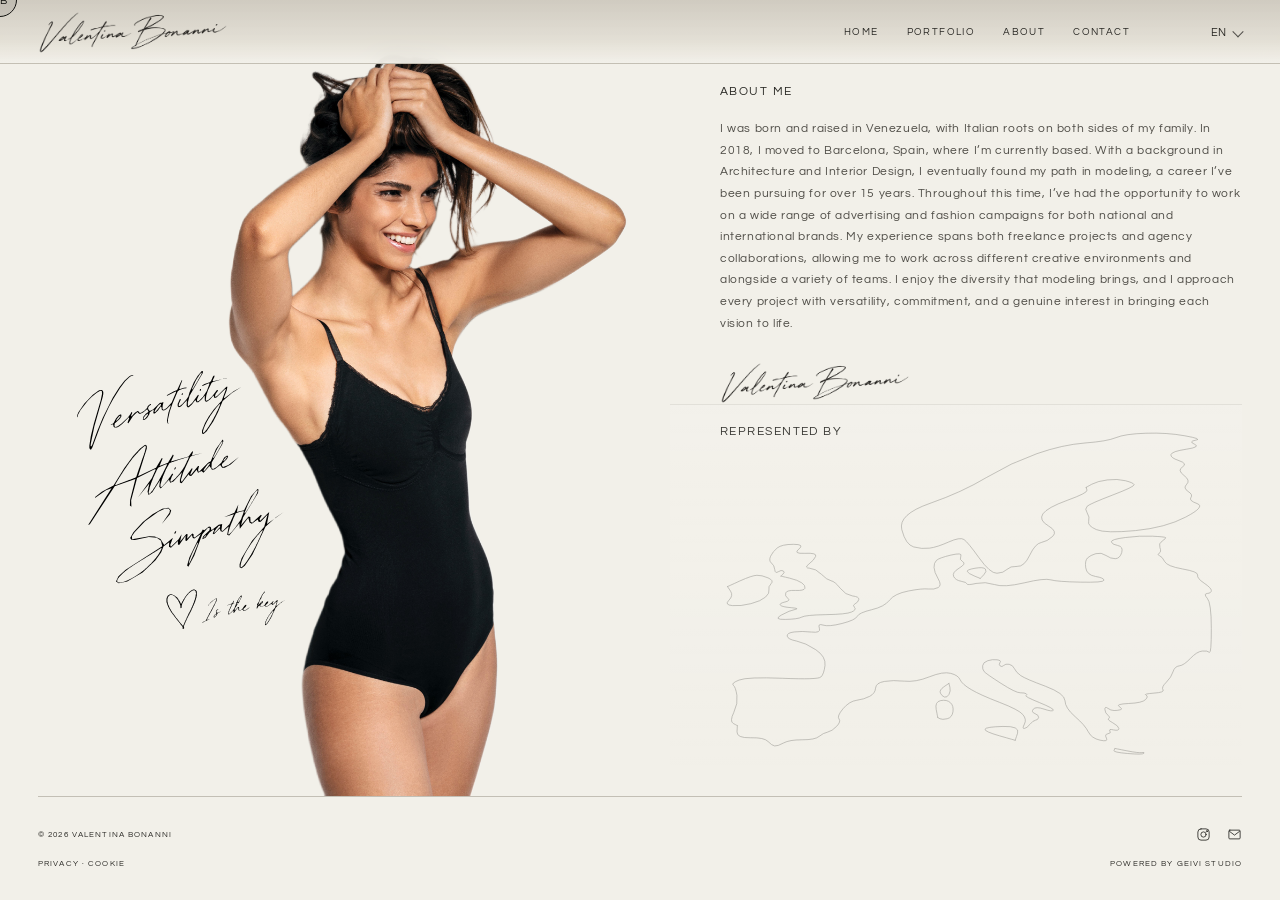
==== about.html @ 9659abb3 "aggiustate le pagine about e contact" ====
<!DOCTYPE html>
<html lang="en">

<head>
    <meta charset="utf-8" />
    <meta
        name="viewport"
        content="width=device-width,initial-scale=1"
    />

    <title>About — Valentina Bonanni</title>

    <link
        href="css/style.css"
        rel="stylesheet"
    />

    <link
        href="css/responsive.css"
        rel="stylesheet"
    />

    <link
        href="favicon.ico"
        rel="icon"
        sizes="any"
    />

    <link
        href="favicon.png"
        rel="icon"
        type="image/png"
    />

    <link
        href="apple-touch-icon.png"
        rel="apple-touch-icon"
    />
</head>


<body class="about-body" data-root=".">

    <div class="shell about-shell">

        <header class="site-header">

            <a
                aria-label="Valentina Bonanni home"
                class="signature logo-signature"
                href="index.html"
            >
                <img
                    alt="Valentina Bonanni"
                    src="assets/images/logo/valentina-bonanni-signature.png"
                />
            </a>

            <button
                aria-label="Menu"
                class="menu-toggle"
            >
                <span></span>
                <span></span>
            </button>

            <nav class="nav">

                <a
                    data-i18n="nav.home"
                    href="index.html"
                >
                    Home
                </a>

                <a
                    data-i18n="nav.portfolio"
                    href="portfolio.html"
                >
                    Portfolio
                </a>

                <a
                    data-i18n="nav.about"
                    href="about.html"
                >
                    About
                </a>

                <a
                    data-i18n="nav.contact"
                    href="contact.html"
                >
                    Contact
                </a>

                <span class="lang">
                    <button data-lang="it">IT</button>
                    <button data-lang="en">EN</button>
                    <button data-lang="es">ES</button><span class="lang-arrow" aria-hidden="true"></span>
                </span>

            </nav>

        </header>


        <main class="page about-page">

        <!--<section class="about-wrap"> <h1 class="script-title about-page-title" data-i18n="about.heading">About</h1>-->


                <div class="about-top">

                    <!-- PHOTO -->
                    <div class="about-photo">

                        <img
                            src="assets/images/about/versatility-attitude-simpathy.svg"
                            alt=""
                            aria-hidden="true"
                            class="about-handwriting-overlay"
                        />

                    </div>

                    <!-- Desktop model: anchored to the bottom edge of the About page,
                         which is exactly the footer top border. -->
                    <img
                        alt="Valentina Bonanni"
                        data-featured="about"
                        class="about-model-silhouette about-model-desktop"
                    />


                    <!-- RIGHT COLUMN -->
                    <div class="about-right">

                        <!-- ABOUT COPY -->
                        <div class="about-copy">

                            <h2 class="about-copy-title">
                                ABOUT ME
                            </h2>

                            <p data-i18n="about.body"></p>

                            <img
                                alt="Valentina Bonanni"
                                class="about-inline-signature"
                                src="assets/images/logo/valentina-bonanni-signature.png"
                            />

                        </div>


                        <!-- REPRESENTATION -->
                        <section
                            class="representation"
                            aria-labelledby="representation-title"
                        >
							<h2 class="about-copy-title" style="margin-bottom: -20px;margin-top: 20px; padding-left: 50px;">
                                REPRESENTED BY
                            </h2>
                            <div
                                class="representation-map"
                                data-representation-map=""
                            >

                                <!-- Mobile model: bottom is locked to the top border of the map. -->
                                <img
                                    alt="Valentina Bonanni"
                                    data-featured="about"
                                    class="about-model-silhouette about-model-mobile"
                                />

                                <div class="map-coordinate-stage">

                                    <!-- EUROPE MAP -->
                                    <svg
                                        aria-hidden="true"
                                        class="europe-map europe-map-draw"
                                        preserveAspectRatio="xMidYMid meet"
                                        viewBox="0 0 1000 650"
                                        xmlns="http://www.w3.org/2000/svg"
                                    >

                                        <g
                                            fill="none"
                                            opacity="0.58"
                                            stroke="#292824"
                                            stroke-linecap="round"
                                            stroke-linejoin="round"
                                            stroke-width="1.1"
                                        >

                                            <path
                                                d="M 101.8 572.0 Q 101.8 572.0 94.5 568.2 Q 87.3 564.4 95.3 548.0 Q 103.3 531.6 101.0 516.8 Q 98.7 501.9 94.4 498.4 Q 90.1 494.8 105.0 489.0 Q 120.0 483.1 184.2 485.8 Q 248.4 488.4 253.9 483.5 Q 259.4 478.7 261.4 462.5 Q 263.4 446.4 244.7 433.8 Q 226.0 421.2 209.8 418.0 Q 193.7 414.9 192.6 409.0 Q 191.6 403.1 205.3 401.4 Q 219.0 399.6 236.8 401.6 Q 254.5 403.7 251.2 394.5 Q 247.8 385.4 257.8 388.9 Q 267.7 392.3 292.3 386.0 Q 316.9 379.7 320.1 373.0 Q 323.3 366.4 346.5 360.9 Q 369.6 355.5 378.9 343.6 Q 388.1 331.6 413.4 326.8 Q 438.7 321.9 449.5 323.2 Q 460.3 324.5 467.5 320.6 Q 474.7 316.6 467.5 304.5 Q 460.3 292.3 460.0 284.0 Q 459.6 275.7 464.4 271.1 Q 469.2 266.5 490.8 261.4 Q 512.3 256.4 508.8 263.2 Q 505.3 270.0 512.3 273.5 Q 519.3 277.0 505.9 285.1 Q 492.6 293.1 495.6 300.1 Q 498.7 307.2 509.4 309.1 Q 520.1 311.0 520.0 313.9 Q 519.9 316.8 536.5 313.1 Q 553.2 309.3 570.2 315.1 Q 587.1 320.8 624.1 312.0 Q 661.1 303.1 672.5 306.5 Q 683.8 309.8 726.5 310.7 Q 769.1 311.6 769.4 307.3 Q 769.7 303.0 754.0 300.3 Q 738.2 297.6 736.3 284.6 Q 734.4 271.7 739.6 266.6 Q 744.8 261.6 754.8 258.8 Q 764.7 256.0 773.1 262.1 Q 781.5 268.1 790.0 268.0 Q 798.5 267.8 801.8 256.8 Q 805.0 245.8 794.4 243.9 Q 783.8 242.1 782.9 237.4 Q 782.0 232.8 808.6 229.4 Q 835.3 225.9 857.7 227.0 Q 880.1 228.1 881.7 229.5 Q 883.2 230.9 875.7 235.6 Q 868.2 240.3 871.4 247.9 Q 874.5 255.4 870.0 257.9 Q 865.4 260.5 870.5 262.4 Q 875.6 264.3 879.9 273.0 Q 884.2 281.7 912.7 286.7 Q 941.2 291.7 940.0 297.7 Q 938.7 303.7 951.9 312.5 Q 965.0 321.4 965.0 326.0 Q 965.0 330.7 957.6 331.3 Q 950.3 331.9 957.6 340.0 Q 965.0 348.1 965.0 395.0 Q 965.0 441.9 961.5 438.5 Q 958.1 435.2 948.4 436.2 Q 938.6 437.2 926.7 449.8 Q 914.8 462.3 906.5 463.2 Q 898.2 464.2 895.2 474.0 Q 892.3 483.8 883.0 493.0 Q 873.6 502.1 877.0 506.8 Q 880.4 511.4 860.5 512.8 Q 840.7 514.3 845.9 516.5 Q 851.0 518.6 845.2 524.6 Q 839.4 530.6 814.6 531.7 Q 789.9 532.8 797.2 537.3 Q 804.5 541.9 799.1 543.2 Q 793.8 544.5 787.9 544.5 Q 782.0 544.6 776.4 540.4 Q 770.8 536.2 771.2 542.8 Q 771.6 549.4 776.9 553.2 Q 782.2 557.1 778.2 558.9 Q 774.2 560.6 785.3 566.7 Q 796.4 572.8 796.6 577.3 Q 796.8 581.9 787.0 579.8 Q 777.2 577.6 780.3 581.8 Q 783.4 585.9 776.7 586.8 Q 770.0 587.6 774.0 594.8 Q 778.0 601.9 762.4 598.5 Q 746.7 595.1 740.9 583.2 Q 735.0 571.3 716.9 555.6 Q 698.8 539.9 698.5 526.7 Q 698.1 513.5 662.6 500.2 Q 627.1 487.0 618.2 481.1 Q 609.4 475.1 606.5 468.4 Q 603.6 461.6 596.8 460.3 Q 590.0 459.0 586.8 462.5 Q 583.5 466.0 580.4 463.3 Q 577.3 460.6 580.2 457.0 Q 583.2 453.3 574.8 452.1 Q 566.4 450.9 557.8 453.8 Q 549.2 456.6 548.5 463.0 Q 547.8 469.3 551.2 473.5 Q 554.7 477.6 581.7 494.9 Q 608.7 512.2 617.0 512.2 Q 625.3 512.1 627.8 513.9 Q 630.4 515.7 627.5 517.3 Q 624.5 518.9 651.9 530.0 Q 679.2 541.2 677.2 544.1 Q 675.3 547.0 660.2 541.9 Q 645.2 536.7 640.8 542.0 Q 636.3 547.2 644.0 550.2 Q 651.6 553.2 650.4 557.5 Q 649.1 561.7 644.7 562.2 Q 640.2 562.7 634.6 569.7 Q 629.0 576.6 624.5 577.2 Q 620.1 577.8 624.6 569.2 Q 629.1 560.7 621.8 551.9 Q 614.4 543.1 579.5 529.7 Q 544.5 516.3 527.6 506.3 Q 510.8 496.4 507.5 488.4 Q 504.2 480.4 490.4 476.8 Q 476.5 473.1 451.6 483.1 Q 426.6 493.2 405.8 491.0 Q 385.0 488.8 369.6 491.5 Q 354.2 494.1 353.5 503.7 Q 352.9 513.2 342.9 518.6 Q 332.9 524.0 319.4 525.8 Q 305.8 527.5 294.2 541.3 Q 282.7 555.1 286.9 559.8 Q 291.0 564.4 282.6 573.3 Q 274.2 582.2 266.2 583.8 Q 258.2 585.4 250.8 591.6 Q 243.3 597.9 219.8 597.8 Q 196.3 597.8 185.7 603.7 Q 175.0 609.6 169.8 609.0 Q 164.6 608.3 157.7 600.9 Q 150.8 593.5 125.7 594.1 Q 100.5 594.7 101.2 583.4 Q 101.8 572.0 101.8 572.0 Z"
                                                pathlength="1"
                                            ></path>

                                            <path
                                                d="M 466.8 557.3 Q 466.8 557.3 464.0 542.9 Q 461.1 528.5 472.2 526.4 Q 483.3 524.3 489.6 530.0 Q 496.0 535.8 494.5 546.5 Q 493.0 557.3 483.9 559.5 Q 474.8 561.6 470.8 559.5 Q 466.8 557.3 466.8 557.3 Z"
                                                pathlength="1"
                                            ></path>

                                            <path
                                                d="M 487.1 495.1 Q 487.1 495.1 488.9 502.1 Q 490.7 509.0 487.2 515.2 Q 483.7 521.5 478.9 519.9 Q 474.1 518.2 471.6 512.8 Q 469.2 507.3 478.1 501.2 Q 487.1 495.1 487.1 495.1 Z"
                                                pathlength="1"
                                            ></path>

                                            <path
                                                d="M 83.9 318.8 Q 83.9 318.8 106.2 308.6 Q 128.6 298.5 137.4 298.2 Q 146.3 297.9 157.7 302.9 Q 169.0 307.9 163.3 313.4 Q 157.6 319.0 159.3 324.8 Q 161.1 330.6 153.1 337.9 Q 145.1 345.1 126.4 349.9 Q 107.7 354.7 92.8 353.4 Q 77.8 352.2 86.3 343.8 Q 94.9 335.3 89.4 327.1 Q 83.9 318.8 83.9 318.8 Z"
                                                pathlength="1"
                                            ></path>

                                            <path
                                                d="M 181.2 299.7 Q 181.2 299.7 185.1 296.0 Q 188.9 292.4 185.4 290.2 Q 181.9 288.0 176.2 291.8 Q 170.6 295.6 169.9 287.8 Q 169.3 280.0 163.9 275.9 Q 158.6 271.7 162.4 263.4 Q 166.3 255.0 174.5 248.4 Q 182.7 241.8 203.9 241.8 Q 225.1 241.7 213.8 250.5 Q 202.5 259.3 224.8 258.2 Q 247.2 257.1 244.4 263.8 Q 241.7 270.4 232.2 277.6 Q 222.7 284.9 233.6 285.4 Q 244.6 285.9 254.9 296.4 Q 265.1 306.8 272.3 308.1 Q 279.5 309.4 289.1 321.8 Q 298.6 334.2 311.4 335.8 Q 324.2 337.3 322.9 342.5 Q 321.6 347.7 316.2 350.1 Q 310.8 352.5 315.1 356.6 Q 319.3 360.8 309.8 365.1 Q 300.3 369.3 263.2 369.9 Q 226.2 370.5 219.2 374.3 Q 212.2 378.1 189.3 378.6 Q 166.5 379.2 182.0 370.6 Q 197.5 362.1 207.0 360.4 Q 216.5 358.6 199.9 357.2 Q 183.3 355.9 180.3 352.7 Q 177.3 349.5 188.4 346.9 Q 199.4 344.4 193.6 340.0 Q 187.8 335.7 189.8 330.4 Q 191.8 325.1 207.6 325.8 Q 223.3 326.5 224.9 321.8 Q 226.4 317.1 219.2 312.0 Q 211.9 306.9 196.6 303.3 Q 181.2 299.7 181.2 299.7 Z"
                                                pathlength="1"
                                            ></path>

                                            <path
                                                d="M 544.2 303.9 Q 544.2 303.9 533.2 299.4 Q 522.1 294.8 520.6 291.4 Q 519.1 288.0 534.6 285.4 Q 550.1 282.7 553.5 286.8 Q 556.9 290.8 550.5 297.4 Q 544.2 303.9 544.2 303.9 Z"
                                                pathlength="1"
                                            ></path>

                                            <path
                                                d="M 607.8 598.7 Q 607.8 598.7 579.6 590.7 Q 551.4 582.6 552.8 578.5 Q 554.3 574.3 585.5 573.5 Q 616.7 572.6 612.2 585.7 Q 607.8 598.7 607.8 598.7 Z"
                                                pathlength="1"
                                            ></path>

                                            <path
                                                d="M 737.0 138.1 Q 737.0 138.1 738.6 143.1 Q 740.3 148.0 703.1 161.5 Q 665.9 175.0 658.2 186.4 Q 650.5 197.8 668.1 208.1 Q 685.7 218.3 676.0 227.4 Q 666.3 236.6 655.3 238.5 Q 644.3 240.4 634.3 261.6 Q 624.3 282.8 611.5 282.0 Q 598.6 281.2 592.7 287.6 Q 586.7 294.1 574.5 294.5 Q 562.2 294.8 542.0 266.4 Q 521.7 238.1 514.6 233.1 Q 507.5 228.2 486.6 237.6 Q 465.8 246.9 451.7 248.8 Q 437.6 250.7 423.0 246.6 Q 408.4 242.5 401.3 215.1 Q 394.2 187.6 452.7 167.2 Q 511.2 146.8 555.9 119.9 Q 600.6 92.9 647.4 76.7 Q 694.1 60.4 734.7 57.3 Q 775.3 54.2 791.4 47.5 Q 807.5 40.7 845.8 39.5 Q 884.0 38.2 917.0 44.2 Q 950.1 50.1 936.5 52.2 Q 922.8 54.4 934.4 59.5 Q 946.0 64.6 919.5 68.6 Q 893.0 72.6 891.5 78.3 Q 889.9 84.0 906.1 89.4 Q 922.3 94.8 912.5 100.9 Q 902.7 107.0 915.0 116.2 Q 927.3 125.4 920.2 132.4 Q 913.1 139.3 922.6 145.4 Q 932.1 151.4 927.8 156.7 Q 923.5 162.0 939.1 167.6 Q 954.8 173.1 918.3 192.2 Q 881.9 211.4 827.0 216.8 Q 772.0 222.1 755.6 215.0 Q 739.3 207.9 741.6 199.9 Q 744.0 191.9 738.9 184.6 Q 733.8 177.3 738.8 172.6 Q 743.8 167.9 784.6 152.3 Q 825.5 136.7 824.4 133.2 Q 823.3 129.8 808.6 126.0 Q 793.9 122.2 775.7 124.5 Q 757.5 126.8 747.2 132.4 Q 737.0 138.1 737.0 138.1 Z"
                                                pathlength="1"
                                            ></path>

                                            <path
                                                d="M 789.6 613.6 Q 789.6 613.6 811.2 617.9 Q 832.8 622.1 838.5 621.1 Q 844.3 620.1 842.1 622.5 Q 839.9 625.0 812.8 622.8 Q 785.7 620.5 787.7 617.0 Q 789.6 613.6 789.6 613.6 Z"
                                                pathlength="1"
                                            ></path>

                                        </g>

                                    </svg>


                                    <!-- LONDON -->
                                    <div
                                        class="agency-marker marker-london"
                                        data-agency="Body London"
                                        data-city="London"
                                        data-country="United Kingdom"
                                        data-photo="assets/images/model-agency/body-london.jpeg"
                                        data-url="https://bodylondon.com/model/valentina-bonanni?utm_source=ig&amp;utm_medium=social&amp;utm_content=link_in_bio&amp;fbclid=PAZnRzaAU_QulleHRuA2FlbQIxMQBwZG9mAmZkaWQWUQamPNozuC_sbGDRtNrdqEV7d1GZXHNydGMGYXBwX2lkDzEyNDAyNDU3NDI4NzQxNAABp1iWbrZRfocuhKpr-AOIQGaqOd7Vh3kmPrnNHkzVs9rnlXBiVj_SiqwVbFyn_aem_dCItv2_DN-aNU_cUYkZA2A"
                                    >
                                        <button aria-label="London representation" type="button">
                                            <img alt="Body London" src="assets/images/model-agency/body-london.jpeg" />
                                            <span></span>
                                        </button>
                                        <em>London</em>
                                    </div>

                                    <!-- MILAN -->
                                    <div
                                        class="agency-marker marker-milan"
                                        data-agency="Row Model Management"
                                        data-city="Milan"
                                        data-country="Italy"
                                        data-photo="assets/images/model-agency/row-model-management.jpeg"
                                        data-url="https://www.rowmodelmgmt.com/women-board/2874-valentina-bonanni?utm_source=ig&amp;utm_medium=social&amp;utm_content=link_in_bio&amp;fbclid=PAZnRzaAU_QqhleHRuA2FlbQIxMQBwZG9mAmZkaWQWUQZd9jdVaMhf_FgdnspqT3SA8Zl8gXNydGMGYXBwX2lkDzEyNDAyNDU3NDI4NzQxNAABp_o_q-tsxm_ic10k0XtA_q1_n2k0EDnca_LAYiHnFVodxdEUY9A-_J7XZ9XW_aem_Jsnclsy-FTiEknxi3-zzew"
                                    >
                                        <button aria-label="Milan representation" type="button">
                                            <img alt="Row Model Management" src="assets/images/model-agency/row-model-management.jpeg" />
                                            <span></span>
                                        </button>
                                        <em>Milan</em>
                                    </div>

                                    <!-- MADRID -->
                                    <div
                                        class="agency-marker marker-madrid"
                                        data-agency="Generation Models"
                                        data-city="Madrid"
                                        data-country="Spain"
                                        data-photo="assets/images/model-agency/generation-models.jpeg"
                                        data-url="https://generation-models.com/valentina-bonanni/?utm_source=ig&amp;utm_medium=social&amp;utm_content=link_in_bio&amp;fbclid=PAZnRzaAU_Q1lleHRuA2FlbQIxMQBwZG9mAmZkaWQWUQbjSejwELLY6_EZkA070KShk_raB3NydGMGYXBwX2lkDzEyNDAyNDU3NDI4NzQxNAABp-Ol_gtLDIJhPqBgf8hD2L0HTtdfj9MGPoPnRByaRhhGqOGtyoAgFxu9H1lX_aem_NryR5VCXXH8DUmVPpwDNbw"
                                    >
                                        <button aria-label="Madrid representation" type="button">
                                            <img alt="Generation Models" src="assets/images/model-agency/generation-models.jpeg" />
                                            <span></span>
                                        </button>
                                        <em>Madrid</em>
                                    </div>

                                    <!-- STOCKHOLM -->
                                    <div
                                        class="agency-marker marker-stockholm"
                                        data-agency="Kult Models"
                                        data-city="Stockholm"
                                        data-country="Sweden"
                                        data-photo="assets/images/model-agency/kult-models.jpeg"
                                        data-url="https://www.kultmodels.se/sedcard/valentina/4937?fbclid=PARlRTSAU_Qw9leHRuA2FlbQIxMQBwZG9mAmZkaWQWUQa1I5Ij_IGC42P0EhM0-ORy_tWKn3NydGMGYXBwX2lkDzEyNDAyNDU3NDI4NzQxNAABp33MOQ5vdYQWOPomEJzEBiQwNB9oVsQWdFnYLQ2EHfDLTwreOhAEclNubyxX_aem_sNGZ468Hr-xbDSyiHxIYdg"
                                    >
                                        <button aria-label="Stockholm representation" type="button">
                                            <img alt="Kult Models" src="assets/images/model-agency/kult-models.jpeg" />
                                            <span></span>
                                        </button>
                                        <em>Stockholm</em>
                                    </div>

                                    <!-- BERLIN -->
                                    <div
                                        class="agency-marker marker-berlin"
                                        data-agency="Promod Model Agency"
                                        data-city="Berlin"
                                        data-country="Germany"
                                        data-photo="assets/images/model-agency/promod-model-agency.jpeg"
                                        data-url="https://www.promodmodelagency.com/women/main/1087-valentina-bonanni?utm_source=ig&amp;utm_medium=social&amp;utm_content=link_in_bio&amp;fbclid=PAZnRzaAU_Q-ZleHRuA2FlbQIxMQBwZG9mAmZkaWQWUQZaFVoSetS--WFDszIkFZe8cm775nNydGMGYXBwX2lkDzEyNDAyNDU3NDI4NzQxNAABp0p7RCDNzN_cuhnAItBxMemBVEFOfSerhKx-GEq3xZs596JZUfcekihl816Z_aem_RSSt4rhktgZ8P_3YIyX20Q"
                                    >
                                        <button aria-label="Berlin representation" type="button">
                                            <img alt="Promod Model Agency" src="assets/images/model-agency/promod-model-agency.jpeg" />
                                            <span></span>
                                        </button>
                                        <em>Berlin</em>
                                    </div>

                                    <!-- WARSAW -->
                                    <div
                                        class="agency-marker marker-warsaw"
                                        data-agency="Anger Models"
                                        data-city="Warsaw"
                                        data-country="Poland"
                                        data-photo="assets/images/model-agency/anger-models.jpeg"
                                        data-url="https://angermodels.com/?utm_source=ig&amp;utm_medium=social&amp;utm_content=link_in_bio&amp;fbclid=PAZnRzaAU_RPNleHRuA2FlbQIxMQBwZG9mAmZkaWQWUQbfi11L6iATxVLwESM4neSx0HRmXXNydGMGYXBwX2lkDzEyNDAyNDU3NDI4NzQxNAABp3sVAdxC2BMgNcQPH-sDcqvtHNUeLVyTEXbW8FDj2hs4mDZ9-39PPkTWMcak_aem_-3unjl4-Jiq6A3OAcmg7TA"
                                    >
                                        <button aria-label="Warsaw representation" type="button">
                                            <img alt="Anger Models" src="assets/images/model-agency/anger-models.jpeg" />
                                            <span></span>
                                        </button>
                                        <em>Warsaw</em>
                                    </div>

                                </div>


                                <span
                                    aria-hidden="true"
                                    class="agency-connector"
                                ></span>


                                <aside
                                    aria-live="polite"
                                    class="agency-card"
                                >

                                    <p class="agency-card-city">
                                        Milan · Italy
                                    </p>

                                    <h3>
                                        Row Model Management
                                    </h3>

                                    <div class="agency-card-profile">

                                        <img
                                            alt=""
                                            class="agency-card-photo"
                                            src="assets/images/model-agency/row-model-management.jpeg"
                                        />

                                        <a
                                            class="agency-card-link"
                                            href="https://www.rowmodelmgmt.com/women-board/2874-valentina-bonanni?utm_source=ig&amp;utm_medium=social&amp;utm_content=link_in_bio&amp;fbclid=PAZnRzaAU_QqhleHRuA2FlbQIxMQBwZG9mAmZkaWQWUQZd9jdVaMhf_FgdnspqT3SA8Zl8gXNydGMGYXBwX2lkDzEyNDAyNDU3NDI4NzQxNAABp_o_q-tsxm_ic10k0XtA_q1_n2k0EDnca_LAYiHnFVodxdEUY9A-_J7XZ9XW_aem_Jsnclsy-FTiEknxi3-zzew"
                                            target="_blank"
                                            rel="noopener noreferrer"
                                        >
                                            VIEW PROFILE
                                            <span>→</span>
                                        </a>

                                    </div>

                                </aside>

                            </div>

                        </section>

                    </div>

                </div>

            </section>
</main>


        <footer class="footer footer-production">

            <div class="footer-row footer-row-main">

                <span class="footer-copyright">© 2026 VALENTINA BONANNI</span>

                <a
                    class="footer-signature footer-logo is-ink-written"
                    href="index.html"
                    aria-label="Valentina Bonanni home"
                >
                    <img
                        src="assets/images/logo/valentina-bonanni-signature.png"
                        alt="Valentina Bonanni"
                    />
                </a>

                <span class="footer-socials">

                    <a
                        href="https://www.instagram.com/valentinabonannir/"
                        aria-label="Instagram"
                        class="footer-instagram"
                     target="_blank" rel="noopener noreferrer">
                        <svg
                            viewBox="0 0 24 24"
                            aria-hidden="true"
                        >
                            <rect
                                x="3"
                                y="3"
                                width="18"
                                height="18"
                                rx="5"
                            ></rect>

                            <circle
                                cx="12"
                                cy="12"
                                r="4.2"
                            ></circle>

                            <circle
                                cx="17.4"
                                cy="6.7"
                                r="1"
                            ></circle>
                        </svg>
                    </a>


                    <a
                        href="contact.html"
                        aria-label="Contact"
                        class="footer-mail"
                    >
                        <svg
                            viewBox="0 0 24 24"
                            aria-hidden="true"
                        >
                            <rect
                                x="3"
                                y="5"
                                width="18"
                                height="14"
                                rx="1.5"
                            ></rect>

                            <path d="M4 7l8 6 8-6"></path>
                        </svg>
                    </a>

                </span>

            </div>


            <div class="footer-row footer-row-meta">

                <span class="footer-legal">
                    <span>PRIVACY</span>
                    <span aria-hidden="true"> · </span>
                    <span>COOKIE</span>
                </span>

                
                <span class="footer-powered">POWERED BY GEIVI STUDIO</span>

            </div>

        </footer>

    </div>


    <script src="js/main.js"></script>

</body>

</html>
---- css/style.css ----
@import url('https://fonts.googleapis.com/css2?family=Questrial&display=swap');
@import url('https://fonts.googleapis.com/css2?family=Space+Mono:wght@400;700&display=swap');

:root {
  --bg: #f2f0e9;
  --ink: #292824;
  --muted: #77736b;
  --line: #d5d0c6;
  --gap: 18px
}

* {
  box-sizing: border-box
}

html {
  scroll-behavior: smooth
}

body {
  margin: 0;
  background: var(--bg);
  color: var(--ink);
  font-family: Arial, Helvetica, sans-serif;
  font-size: 12px;
  letter-spacing: .08em
}

a {
  color: inherit;
  text-decoration: none
}

img {
  display: block;
  width: 100%
}

.shell {
  min-height: 100vh;
  padding: 28px 38px 22px;
  display: flex;
  flex-direction: column
}

.site-header {
  height: 52px;
  display: flex;
  align-items: flex-start;
  justify-content: space-between;
  position: relative;
  z-index: 5
}

.signature {
  font-family: "Brush Script MT", "Segoe Script", cursive;
  font-size: 26px;
  letter-spacing: 0;
  line-height: 1
}

.nav {
  display: flex;
  gap: 28px;
  align-items: center;
  text-transform: uppercase;
  font-size: 9px;
  letter-spacing: .14em
}

.nav a {
  padding: 4px 0;
  border-bottom: 1px solid transparent
}

.nav a:hover,
.nav a.active {
  border-color: var(--ink)
}

.lang {
  display: flex;
  gap: 8px;
  margin-left: 12px
}

.lang button {
  border: 0;
  background: none;
  padding: 0;
  font: inherit;
  font-size: 11px;
  color: var(--muted);
  cursor: pointer
}

.lang button.active {
  color: var(--ink);
  text-decoration: underline
}

.page {
  flex: 1
}

.footer {
  min-height: 38px;
  display: flex;
  justify-content: space-between;
  align-items: flex-end;
  text-transform: uppercase;
  font-size: 8px;
  letter-spacing: .16em
}

.socials {
  display: flex;
  gap: 12px
}

.script-title {
  font-family: "Brush Script MT", "Segoe Script", cursive;
  font-size: 35px;
  font-weight: 400;
  letter-spacing: 0;
  margin: 0 0 14px
}

.eyebrow {
  text-transform: uppercase;
  line-height: 1.6;
  font-size: 10px
}

.arrow {
  margin-left: 10px
}

.home-page {
  display: grid;
  grid-template-columns: minmax(0, 1.25fr) minmax(300px, .75fr);
  gap: 5vw;
  align-items: center
}

.home-photo {
  height: calc(100vh - 140px);
  min-height: 520px;
  background: #d8d4cb url('../assets/images/home/hero.jpg') center/cover no-repeat
}

.home-copy {
  max-width: 270px
}

.home-copy h1 {
  font-size: 19px;
  line-height: 1.5;
  letter-spacing: .18em;
  font-weight: 500;
  margin: 0 0 42px
}

.cta {
  text-transform: uppercase;
  font-size: 9px;
  letter-spacing: .18em;
  border-bottom: 1px solid var(--ink);
  padding-bottom: 5px
}

.portfolio-intro {
  padding: 5vh 0 4vh;
  max-width: 420px
}

.portfolio-covers {
  display: grid;
  grid-template-columns: 1fr 1fr;
  gap: 22px;
  max-width: 900px
}

.cover {
  position: relative;
  aspect-ratio: 1.12/1;
  overflow: hidden;
  background: #d6d2ca
}

.cover img {
  height: 100%;
  object-fit: cover;
  filter: brightness(.82)
}

.cover-label {
  position: absolute;
  left: 24px;
  bottom: 24px;
  color: #fff;
  text-transform: uppercase;
  font-size: 16px;
  letter-spacing: .14em
}

.cover-label small {
  display: block;
  font-size: 8px;
  margin-top: 14px
}

.gallery-head {
  display: flex;
  justify-content: space-between;
  align-items: flex-start;
  padding: 4vh 0 3vh
}

.gallery {
  columns: 3;
  column-gap: var(--gap)
}

.gallery-item {
  break-inside: avoid;
  margin: 0 0 var(--gap);
  overflow: hidden;
  background: #ddd8cf
}

.gallery-item img {
  width: 100%;
  height: auto;
  transition: transform .5s ease
}

.gallery-item:hover img {
  transform: scale(1.015)
}

.gallery-item.tall img {
  aspect-ratio: 3/4.6;
  object-fit: cover
}

.gallery-item.portrait img {
  object-fit: cover
}

.gallery-item.square img {
  aspect-ratio: 1/1;
  object-fit: cover
}

.gallery-item.landscape img {
  aspect-ratio: 4/3;
  object-fit: cover
}

.about-wrap {
  display: grid;
  grid-template-columns: minmax(300px, 440px) minmax(300px, 520px);
  gap: 7vw;
  align-items: center;
  max-width: 1050px;
  margin: 4vh auto
}

.about-photo {
  aspect-ratio: 4/5;
  background: #d8d4cb
}

.about-photo img {
  height: 100%;
  object-fit: cover
}

.about-copy h1,
.contact-copy h1 {
  font-size: 15px;
  letter-spacing: .14em
}

.about-copy p,
.contact-copy p {
  line-height: 1.8;
  letter-spacing: .05em;
  color: #514f49
}

.measurements {
  border-top: 1px solid var(--line);
  margin-top: 38px;
  padding-top: 24px;
  display: grid;
  grid-template-columns: repeat(4, 1fr);
  gap: 26px
}

.measurement b {
  display: block;
  font-size: 8px;
  text-transform: uppercase;
  margin-bottom: 8px
}

.measurement span {
  font-size: 9px;
  color: #55524c
}

.contact-wrap {
  display: grid;
  grid-template-columns: 1fr minmax(300px, 440px);
  gap: 8vw;
  align-items: center;
  max-width: 1050px;
  margin: 3vh auto
}

.contact-copy {
  max-width: 410px
}

.contact-copy .script-title {
  margin-bottom: 65px
}

.contact-copy h1 {
  font-size: 45px;
  line-height: 1.35;
  margin-bottom: 24px
}

.contact-details {
  margin-top: 35px;
  display: grid;
  gap: 10px
}

.contact-details b {
  display: block;
  font-size: 9px;
  text-transform: uppercase;
  margin-bottom: 8px
}

.contact-photo img {
  height: 100%;
  object-fit: cover
}

.placeholder {
  height: 100%;
  display: grid;
  place-items: center;
  color: #77736b;
  text-transform: uppercase;
  font-size: 9px;
  letter-spacing: .16em;
  border: 1px solid #d4cfc5
}

.menu-toggle {
  display: none;
  border: 0;
  background: none;
  font-size: 20px
}

.empty {
  padding: 80px 0;
  color: var(--muted)
}

/* V2: signature identity + four portfolio worlds */
.signature,
.footer-signature,
.script-title {
  font-family: "Snell Roundhand", "Segoe Script", "Brush Script MT", cursive;
  font-weight: 400;
  letter-spacing: 3.5px
}

.footer {
  position: relative
}

.footer-signature {
  position: absolute;
  left: 50%;
  transform: translateX(-50%);
  bottom: -1px;
  font-size: 23px;
  white-space: nowrap;
  text-transform: none
}

.home-categories {
  display: grid;
  grid-template-columns: repeat(4, 1fr);
  border-top: 1px solid var(--line);
  border-bottom: 1px solid var(--line);
  margin: 34px 0 28px
}

.home-category {
  min-height: 112px;
  padding: 22px 20px;
  display: flex;
  align-items: flex-end;
  justify-content: space-between;
  border-right: 1px solid var(--line);
  font-family: "Snell Roundhand", "Segoe Script", "Brush Script MT", cursive;
  font-size: 29px;
  letter-spacing: 0;
  transition: background .25s ease
}

.home-category:last-child {
  border-right: 0
}

.home-category:hover {
  background: rgba(41, 40, 36, .035)
}

.category-arrow {
  font-family: Arial, Helvetica, sans-serif;
  font-size: 13px;
  margin-bottom: 7px
}

.portfolio-covers-four {
  grid-template-columns: repeat(4, 1fr);
  max-width: 1180px
}

.portfolio-covers-four .cover {
  aspect-ratio: 4/6
}

.portfolio-covers-four .cover-label {
  left: 18px;
  bottom: 18px
}

.about-copy>.script-title {
  font-size: 48px;
  margin-bottom: 24px
}


/* V3: sticky navigation */
.site-header {
  position: sticky;
  top: 0;
  z-index: 100;
  height: 64px;
  align-items: center;
  margin: -28px -38px 0;
  padding: 12px 38px 10px;
  background: linear-gradient(180deg, rgba(207, 202, 191, .98) 0%, rgba(225, 221, 211, .96) 62%, rgba(242, 240, 233, .92) 100%);
  backdrop-filter: blur(10px);
  -webkit-backdrop-filter: blur(10px);
  border-bottom: 1px solid rgba(41, 40, 36, .08)
}

.category-topline {
  display: flex;
  align-items: center;
  gap: 22px
}

.home-back {
  width: 38px;
  height: 38px;
  border: 1px solid rgba(41, 40, 36, .32);
  border-radius: 50%;
  display: inline-flex;
  align-items: center;
  justify-content: center;
  flex: 0 0 auto;
  transition: transform .25s ease, background .25s ease, border-color .25s ease
}

.home-back svg {
  width: 17px;
  height: 17px;
  fill: none;
  stroke: currentColor;
  stroke-width: 1.25;
  stroke-linecap: round;
  stroke-linejoin: round
}

.home-back:hover {
  transform: translateX(-3px);
  background: rgba(41, 40, 36, .055);
  border-color: rgba(41, 40, 36, .58)
}

/* V4 — approved home direction */
.home-body {
  min-height: 100vh;
  background: #c9c3b9;
  color: #272622;
  overflow-x: hidden;
  font-family: "Inter", "Helvetica Neue", Arial, sans-serif
}

.home-body .site-header {
  position: fixed;
  top: 0;
  left: 0;
  right: 0;
  margin: 0;
  height: 88px;
  padding: 25px 4.7vw;
  align-items: center;
  background: transparent;
  border: 0;
  color: #292824;
  transition: background .35s ease, color .35s ease, box-shadow .35s ease;
  z-index: 1000
}

.home-body .site-header.scrolled {
  background: linear-gradient(180deg, rgba(32, 30, 27, .88), rgba(32, 30, 27, .70));
  color: #f4f0e8;
  box-shadow: 0 1px 0 rgba(255, 255, 255, .08);
  backdrop-filter: blur(10px);
  -webkit-backdrop-filter: blur(10px)
}

.home-body .signature {
  font-family: "Italianno", "Snell Roundhand", "Segoe Script", cursive;
  font-size: 38px;
  line-height: 1;
  color: inherit;
  text-shadow: 0 1px 12px rgba(245, 240, 231, .18)
}

.home-body .nav {
  gap: 39px;
  font-family: "Inter", "Helvetica Neue", sans-serif;
  font-size: 8px;
  font-weight: 400;
  letter-spacing: .16em;
  color: inherit
}

.home-body .nav a {
  border: 0;
  padding: 5px 0
}

.home-body .nav a:hover {
  opacity: .55
}

.home-hero {
  position: relative;
  width: 100%;
  height: 100vh;
  min-height: 620px;
  background-position: center center;
  background-size: cover;
  background-repeat: no-repeat
}

.home-hero::after {
  content: "";
  position: absolute;
  inset: 0;
  background: linear-gradient(90deg, rgba(240, 235, 225, .06), transparent 48%, rgba(240, 235, 225, .04));
  pointer-events: none
}

.home-body .home-copy {
  position: absolute;
  z-index: 2;
  left: 68%;
  top: 49%;
  transform: translateY(-50%);
  width: 270px;
  color: #302f2b
}

.home-body .home-copy h1 {
  font-family: "Inter", "Helvetica Neue", sans-serif;
  font-size: 26px;
  font-weight: 500;
  line-height: 1.42;
  letter-spacing: .15em;
  margin: 0 0 58px;
  text-transform: uppercase
}

.home-body .cta {
  display: inline-flex;
  align-items: center;
  gap: 20px;
  border: 0;
  padding: 0;
  font-family: "Inter", "Helvetica Neue", sans-serif;
  font-size: 12px;
  font-weight: 700;
  letter-spacing: .19em;
  text-transform: uppercase;
  transition: gap .25s ease, opacity .25s ease
}

.home-body .cta:hover {
  gap: 27px;
  opacity: .65
}

.home-footer {
  position: absolute;
  z-index: 5;
  left: 0;
  right: 0;
  bottom: 0;
  height: 68px;
  padding: 0 4.7vw 26px;
  display: flex;
  align-items: flex-end;
  justify-content: space-between;
  color: #eee9df;
  font-family: "Inter", "Helvetica Neue", sans-serif;
  font-size: 7px;
  font-weight: 400;
  letter-spacing: .17em;
  text-transform: uppercase;
  text-shadow: 0 1px 7px rgba(0, 0, 0, .25)
}

.home-socials {
  display: flex;
  align-items: center;
  gap: 17px
}

.home-socials a {
  display: block;
  width: 15px;
  height: 15px
}

.home-socials svg {
  width: 15px;
  height: 15px;
  fill: none;
  stroke: currentColor;
  stroke-width: 1.35;
  stroke-linecap: round;
  stroke-linejoin: round
}

/* V7 — signature logo + VB custom cursor */
.logo-signature {
  display: block;
  width: 190px;
  height: auto;
  line-height: 0
}

.logo-signature img {
  display: block;
  width: 100%;
  height: auto;
  object-fit: contain
}

.home-body .logo-signature {
  width: 205px
}

.vb-cursor {
  position: fixed;
  left: 0;
  top: 0;
  z-index: 99999;
  width: 34px;
  height: 34px;
  border: 1px solid currentColor;
  border-radius: 50%;
  display: flex;
  align-items: center;
  justify-content: center;
  font-family: "Bodoni Moda", serif;
  font-size: 11px;
  font-weight: 400;
  letter-spacing: .03em;
  color: #292824;
  pointer-events: none;
  transform: translate(-50%, -50%);
  transition: width .18s ease, height .18s ease, color .25s ease, background .25s ease, border-color .25s ease;
  mix-blend-mode: difference
}

.vb-cursor::after {
  content: "VB"
}

.vb-cursor.is-link {
  width: 44px;
  height: 44px
}

@media (pointer:fine) {

  body,
  body a,
  body button {
    cursor: none
  }
}

@media (pointer:coarse),
(max-width:800px) {
  .vb-cursor {
    display: none !important
  }

  body,
  body a,
  body button {
    cursor: auto
  }
}

/* V8 — clean transparent signature + darker VB cursor */
.logo-signature img {
  background: transparent !important
}

.vb-cursor {
  color: #11110f;
  border-color: #11110f;
  border-width: 1.5px;
  background: rgba(17, 17, 15, .08);
  mix-blend-mode: normal;
  font-weight: 500
}

.vb-cursor.is-link {
  background: rgba(17, 17, 15, .13)
}


/* V10 — Space Mono typography + refined portfolio hover */
body,
.nav,
.lang button,
.eyebrow,
.cta,
.cover-label,
.cover-label small,
.gallery-head>span,
.about-copy,
.about-copy h1,
.about-copy p,
.measurements,
.measurement b,
.measurement span,
.contact-copy h1,
.contact-copy p,
.contact-details,
.contact-details b,
.footer,
.home-body,
.home-body .nav,
.home-body .home-copy h1,
.home-body .cta,
.home-footer,
.category-arrow,
.empty,
.placeholder,
.menu-toggle {
  font-family: 'Space Mono', monospace;
}

/* About is intentionally NOT an editorial/script title. */
.about-copy>.script-title {
  font-family: 'Space Mono', monospace;
  font-weight: 400;
  letter-spacing: .08em;
}

/* These page titles keep the established editorial/script identity. */
.portfolio-intro>.script-title,
.category-topline>.script-title,
.contact-copy>.script-title {
  font-family: "Snell Roundhand", "Segoe Script", "Brush Script MT", cursive;
  font-weight: 400;
  letter-spacing: 0;
}

/* Elegant zoom for the four Portfolio cover images. */
.portfolio-covers .cover img {
  transform: scale(1);
  transition: transform .85s cubic-bezier(.22, .61, .36, 1), filter .55s ease;
  will-change: transform;
}

.portfolio-covers .cover:hover img {
  transform: scale(1.055);
  filter: brightness(.88);
}

.portfolio-covers .cover-label {
  transition: transform .55s cubic-bezier(.22, .61, .36, 1);
}

.portfolio-covers .cover:hover .cover-label {
  transform: translateY(-4px);
}

/* V11 — Portfolio footer uses the real signature asset and icon-only socials */
.footer-logo {
  width: 150px;
  height: auto;
  line-height: 0;
  bottom: -4px
}

.footer-logo img {
  display: block;
  width: 100%;
  height: auto;
  background: transparent;
  object-fit: contain
}

.footer-icons {
  display: flex;
  align-items: center;
  gap: 17px
}

.footer-icons a {
  display: block;
  width: 15px;
  height: 15px;
  line-height: 0
}

.footer-icons svg {
  display: block;
  width: 15px;
  height: 15px;
  fill: none;
  stroke: currentColor;
  stroke-width: 1.35;
  stroke-linecap: round;
  stroke-linejoin: round
}


/* V12 repaired — breathing room, unified footer, reliable image reveal */
.portfolio-page,
.gallery-page {
  padding-bottom: 2px
}

.home-back {
  display: inline-flex !important;
  align-items: center;
  justify-content: center;
  width: auto !important;
  height: auto !important;
  border: 0 !important;
  border-radius: 0 !important;
  font-family: "Space Mono", monospace;
  font-size: 24px;
  font-weight: 400;
  line-height: 1;
  color: var(--ink);
  transition: transform .35s cubic-bezier(.22, .61, .36, 1), opacity .25s ease
}

.home-back:hover {
  transform: translateX(-4px);
  opacity: .58
}

.footer-logo {
  position: absolute;
  left: 88%;
  transform: translateX(-50%);
  width: 150px;
  height: auto;
  line-height: 0;
  bottom: -4px
}

.footer-logo img {
  display: block;
  width: 100%;
  height: auto;
  background: transparent;
  object-fit: contain
}

.footer-icons {
  display: flex;
  align-items: center;
  gap: 17px
}

.footer-icons a {
  display: block;
  width: 15px;
  height: 15px;
  line-height: 0
}

.footer-icons svg {
  display: block;
  width: 15px;
  height: 15px;
  fill: none;
  stroke: currentColor;
  stroke-width: 1.35;
  stroke-linecap: round;
  stroke-linejoin: round
}

/* Elements remain visible by default. JS only adds .reveal-ready when observer is active. */
.portfolio-covers .cover img,
.gallery-item img {
  transition: transform .8s cubic-bezier(.22, .61, .36, 1), filter .55s ease
}

.portfolio-covers .cover:hover img,
.gallery-item:hover img {
  transform: scale(1.035)
}

.reveal-ready {
  opacity: 0;
  transform: translateY(26px);
  transition: opacity .82s ease, transform .82s cubic-bezier(.22, .61, .36, 1)
}

.reveal-ready.is-visible {
  opacity: 1;
  transform: translateY(0);
  border-radius: 10px;
}

@media (prefers-reduced-motion:reduce) {
  .reveal-ready {
    opacity: 1 !important;
    transform: none !important;
    transition: none !important
  }

  .portfolio-covers .cover img,
  .gallery-item img {
    transition: none !important
  }
}

/* V13 — Portfolio cinematic hover: muted at rest, full colour + VIEW on hover */
.portfolio-covers .cover::after {
  content: "";
  position: absolute;
  inset: 0;
  z-index: 1;
  background: rgba(18, 17, 15, .22);
  pointer-events: none;
  transition: background .75s cubic-bezier(.22, .61, .36, 1);
}

.portfolio-covers .cover img {
  filter: brightness(.72) saturate(.72);
  transform: scale(1);
  transition: transform .9s cubic-bezier(.22, .61, .36, 1), filter .75s cubic-bezier(.22, .61, .36, 1);
}

.portfolio-covers .cover:hover img {
  filter: brightness(1) saturate(1);
  transform: scale(1.07);
}

.portfolio-covers .cover:hover::after {
  background: rgba(18, 17, 15, .03)
}

.portfolio-covers .cover-label {
  z-index: 2
}

.portfolio-covers .cover-label small {
  display: none
}

.portfolio-covers .cover::before {
  content: "VIEW  →";
  position: absolute;
  left: 50%;
  top: 50%;
  z-index: 3;
  transform: translate(-50%, -38%);
  opacity: 0;
  color: #fff;
  font-family: 'Space Mono', monospace;
  font-size: 10px;
  font-weight: 400;
  letter-spacing: .20em;
  line-height: 1;
  white-space: nowrap;
  pointer-events: none;
  transition: opacity .45s ease, transform .55s cubic-bezier(.22, .61, .36, 1);
}

.portfolio-covers .cover:hover::before {
  opacity: 1;
  transform: translate(-50%, -50%);
}

@media (hover:none) {
  .portfolio-covers .cover::before {
    display: none
  }

  .portfolio-covers .cover img {
    filter: brightness(.84) saturate(.88)
  }
}

@media (prefers-reduced-motion:reduce) {

  .portfolio-covers .cover::before,
  .portfolio-covers .cover::after {
    transition: none !important
  }
}

/* V14 — slower, more visible VIEW entrance / exit */
.portfolio-covers .cover::before {
  font-size: 16px;
  font-weight: 500;
  letter-spacing: .24em;
  transform: translate(-50%, -22%);
  opacity: 0;
  transition:
    opacity .85s cubic-bezier(.22, .61, .36, 1),
    transform 1.05s cubic-bezier(.16, 1, .3, 1),
    letter-spacing 1.05s cubic-bezier(.16, 1, .3, 1);
}

.portfolio-covers .cover:hover::before {
  opacity: 1;
  transform: translate(-50%, -50%);
  letter-spacing: .18em;
  transition-delay: .10s;
}

/* V15 — unified navigation typography */
.nav,
.home-body .nav {
  font-size: 10px;
  font-weight: 500;
}


/* V16 — About composition + truly transparent Home header at top */
.about-wrap {
  display: block;
  max-width: 1050px;
  margin: 4vh auto
}

.about-top {
  display: grid;
  grid-template-columns: minmax(300px, 440px) minmax(300px, 520px);
  gap: 7vw;
  align-items: start
}

.about-copy {
  padding-top: 0
}

.about-copy>.script-title {
  margin-top: 0
}

.about-inline-signature {
  width: 190px;
  max-width: 55%;
  height: auto;
  margin-top: 28px;
  background: transparent;
  object-fit: contain
}

.about-wrap>.measurements {
  width: 100%;
  margin-top: 38px;
  padding-top: 24px
}

.home-body .site-header:not(.scrolled) {
  background: transparent !important;
  background-color: transparent !important;
  box-shadow: none !important;
  backdrop-filter: none !important;
  -webkit-backdrop-filter: none !important;
  border-bottom-color: transparent !important
}


/* V17 — requested refinements */
.home-body .site-header.scrolled {
  background: linear-gradient(180deg, rgb(32 30 27 / 33%), rgb(32 30 27 / 24%));
  box-shadow: 0 1px 0 rgba(255, 255, 255, .035);
  backdrop-filter: blur(7px);
  -webkit-backdrop-filter: blur(7px);
}

.about-wrap {
  margin-bottom: 100px;
}

.contact-wrap {
  margin-bottom: 100px;
}

.measurements-section {
  width: 100%;
  border-top: 1px solid var(--line);
  margin-top: 38px;
  padding-top: 24px;
}

.measurements-section {
  margin-bottom: 80px;
}

.measurements-title {
  margin: 0 0 26px;
  font-family: 'Space Mono', monospace;
  font-size: 10px;
  font-weight: 500;
  letter-spacing: .14em;
  text-transform: uppercase;
}

.about-wrap>.measurements-section .measurements {
  border-top: 0;
  margin-top: 0;
  padding-top: 0;
}

.home-back {
  font-size: 0 !important;
  line-height: 0;
}

.home-back svg {
  width: 27px;
  height: 14px;
  fill: none;
  stroke: currentColor;
  stroke-width: .85;
  stroke-linecap: round;
  stroke-linejoin: round;
  overflow: visible;
}

/* V18 — full-width portfolio covers */
.portfolio-covers.portfolio-covers-four {
  width: 100%;
  max-width: none;
  grid-template-columns: repeat(4, minmax(0, 1fr));
}


/* V22 — Contact mobile hierarchy: title above, copy + photo below */
.contact-mobile-title {
  display: none;
}

.contact-mobile-layout {
  max-width: 1050px;
  margin: 3vh auto;
}

.contact-mobile-layout>.contact-wrap {
  margin-left: 0;
  margin-right: 0;
}


/* V25 — unified About/Contact hierarchy on desktop and mobile */
.about-page-title,
.contact-page-title {
  display: block;
  margin: 0 0 34px;
  letter-spacing: 3.5px;
}

.about-copy-title {
  display: block;
  margin: 0 0 18px;
  font-family: 'Space Mono', monospace;
  font-size: 12px;
  font-weight: 500;
  line-height: 1.35;
  letter-spacing: .12em;
  text-transform: uppercase;
}

.contact-mobile-layout>.contact-wrap {
  margin-top: 0;
}

/* V28 — elegant contact form */
.contact-form {
  margin-top: 30px;
  display: grid;
  gap: 20px;
  max-width: 100%;
  position: relative;
  z-index: 30;
}

.contact-form label {
  display: grid;
  gap: 8px
}

.contact-form label>span {
  font-family: 'Space Mono', monospace;
  font-size: 8px;
  font-weight: 700;
  letter-spacing: .16em;
  text-transform: uppercase
}

.contact-form input,
.contact-form select,
.contact-form textarea {
  width: 100%;
  border: 0;
  border-bottom: 1px solid var(--line);
  border-radius: 0;
  background: transparent;
  color: var(--ink);
  padding: 7px 0 10px;
  font: 400 10px/1.6 'Space Mono', monospace;
  letter-spacing: .04em;
  outline: none
}

.contact-form textarea {
  resize: vertical;
  min-height: 74px
}

.contact-form select {
  appearance: none;
  -webkit-appearance: none;
  background-image: linear-gradient(45deg, transparent 50%, var(--ink) 50%), linear-gradient(135deg, var(--ink) 50%, transparent 50%);
  background-position: calc(100% - 8px) 50%, calc(100% - 4px) 50%;
  background-size: 4px 4px, 4px 4px;
  background-repeat: no-repeat;
  padding-right: 20px
}

.contact-form input:focus,
.contact-form select:focus,
.contact-form textarea:focus {
  border-bottom-color: var(--ink)
}

.contact-form button {
  margin-top: 4px;
  width: 100%;
  border: 1px solid var(--ink);
  background: var(--ink);
  color: var(--bg);
  padding: 14px 18px;
  display: flex;
  justify-content: center;
  align-items: center;
  gap: 24px;
  font: 700 9px/1 'Space Mono', monospace;
  letter-spacing: .18em;
  text-transform: uppercase;
  cursor: pointer;
  transition: background .3s ease, color .3s ease
}

.contact-form button:hover {
  background: transparent;
  color: var(--ink)
}

/* V31 — Representation / interactive Europe map */
.representation {
  position: relative
}

.representation-head {
  display: flex;
  justify-content: space-between;
  align-items: flex-end;
  gap: 40px;
  margin-bottom: 26px
}

.representation-kicker {
  margin: 0 0 16px;
  font-family: 'Space Mono', monospace;
  font-size: 9px;
  font-weight: 500;
  letter-spacing: .18em;
  text-transform: uppercase;
  color: var(--muted)
}

.representation-head h2 {
  margin: 0;
  font-family: "Snell Roundhand", "Segoe Script", "Brush Script MT", cursive;
  font-size: 44px;
  font-weight: 400;
  letter-spacing: 0;
  line-height: 1
}

.representation-copy {
  max-width: 330px;
  margin: 0 0 3px;
  font-family: 'Space Mono', monospace;
  font-size: 9px;
  line-height: 1.8;
  letter-spacing: .05em;
  color: var(--muted)
}

.representation-map {
  position: relative;
  width: 100%;
  height: min(61vw, 650px);
  min-height: 500px;
  overflow: hidden;
  background: linear-gradient(180deg, rgba(255, 255, 255, .08), rgba(255, 255, 255, 0));
  border-top: 1px solid rgba(41, 40, 36, .08);
}

.europe-map {
  position: absolute;
  inset: 3% 3% 0;
  width: 94%;
  height: 94%;
  overflow: visible
}

.map-lines {
  fill: rgba(41, 40, 36, .018);
  stroke: rgba(41, 40, 36, .31);
  stroke-width: 1.1;
  vector-effect: non-scaling-stroke
}

.map-detail {
  fill: none;
  stroke: rgba(41, 40, 36, .10);
  stroke-width: .7;
  stroke-dasharray: 2 7;
  vector-effect: non-scaling-stroke
}

.agency-marker {
  position: absolute;
  z-index: 3;
  display: flex;
  align-items: center;
  gap: 9px;
  transform: translate(-9px, -9px);
  font-family: 'Space Mono', monospace
}

.agency-marker button {
  position: relative;
  width: 18px;
  height: 18px;
  padding: 0;
  border: 0;
  background: transparent;
  cursor: pointer
}

.agency-marker button::before {
  content: "";
  position: absolute;
  inset: 1px;
  border: 1px solid rgba(41, 40, 36, .35);
  border-radius: 50%;
  transform: scale(.65);
  opacity: 0;
  transition: transform .6s cubic-bezier(.16, 1, .3, 1), opacity .45s ease
}

.agency-marker button::after {
  content: "";
  position: absolute;
  inset: 7px;
  border-radius: 50%;
  background: var(--ink);
  transition: transform .45s cubic-bezier(.16, 1, .3, 1)
}

.agency-marker button span {
  position: absolute;
  inset: 5px;
  border: 1px solid rgba(41, 40, 36, .42);
  border-radius: 50%;
  animation: agencyPulse 3.2s ease-out infinite
}

.agency-marker em {
  font-style: normal;
  font-size: 8px;
  font-weight: 500;
  letter-spacing: .12em;
  text-transform: uppercase;
  white-space: nowrap;
  transition: opacity .35s ease, transform .45s cubic-bezier(.16, 1, .3, 1)
}

.agency-marker:hover button::before,
.agency-marker.is-active button::before {
  transform: scale(1.35);
  opacity: 1
}

.agency-marker:hover button::after,
.agency-marker.is-active button::after {
  transform: scale(1.7)
}

.agency-marker:hover em,
.agency-marker.is-active em {
  transform: translateX(4px)
}

.marker-london {
  left: 36.5%;
  top: 43%
}

.marker-milan {
  left: 52.7%;
  top: 62.5%
}

.marker-barcelona {
  left: 39.2%;
  top: 70.5%
}

.marker-madrid {
  left: 31.6%;
  top: 72.5%
}

.marker-stockholm {
  left: 62.4%;
  top: 25%
}

.agency-card {
  position: absolute;
  z-index: 4;
  right: 5.5%;
  top: 12%;
  width: min(330px, 29vw);
  min-height: 190px;
  padding: 27px 28px 25px;
  background: rgba(242, 240, 233, .94);
  border: 1px solid rgba(41, 40, 36, .22);
  box-shadow: 0 20px 60px rgba(41, 40, 36, .07);
  backdrop-filter: blur(8px);
  -webkit-backdrop-filter: blur(8px);
  opacity: 0;
  transform: translateY(14px);
  pointer-events: none;
  transition: opacity .5s ease, transform .65s cubic-bezier(.16, 1, .3, 1)
}

.agency-card::before {
  content: "";
  position: absolute;
  left: -72px;
  top: 54px;
  width: 72px;
  border-top: 1px solid rgba(41, 40, 36, .30);
  transform: scaleX(0);
  transform-origin: right;
  transition: transform .7s cubic-bezier(.16, 1, .3, 1)
}

.agency-card.is-visible {
  opacity: 1;
  transform: translateY(0);
  pointer-events: auto
}

.agency-card.is-visible::before {
  transform: scaleX(1)
}

.agency-card-city {
  margin: 0 0 10px;
  font-family: 'Space Mono', monospace;
  font-size: 8px;
  letter-spacing: .12em;
  text-transform: uppercase;
  color: var(--muted)
}

.agency-card h3 {
  margin: 0 0 28px;
  font-family: 'Space Mono', monospace;
  font-size: 14px;
  font-weight: 500;
  letter-spacing: .05em;
  text-transform: uppercase
}

.agency-card-link {
  display: inline-flex;
  align-items: center;
  gap: 14px;
  padding-bottom: 4px;
  border-bottom: 1px solid var(--ink);
  font-family: 'Space Mono', monospace;
  font-size: 8px;
  letter-spacing: .14em;
  text-transform: uppercase
}

.agency-card-link span {
  transition: transform .3s ease
}

.agency-card-link:not(.is-disabled):hover span {
  transform: translateX(4px)
}

.agency-card-link.is-disabled {
  opacity: .38;
  pointer-events: none
}

.representation-note {
  margin: 17px 0 0;
  text-align: right;
  font-family: 'Space Mono', monospace;
  font-size: 7px;
  letter-spacing: .16em;
  color: var(--muted)
}

@keyframes agencyPulse {
  0% {
    transform: scale(.6);
    opacity: .55
  }

  70%,
  100% {
    transform: scale(2.2);
    opacity: 0
  }
}

@media(prefers-reduced-motion:reduce) {
  .agency-marker button span {
    animation: none
  }

  .agency-card,
  .agency-card::before,
  .agency-marker * {
    transition: none !important
  }
}

/* V32 — recognisable Europe map + agency card anchored to each city */
.representation-map {
  overflow: hidden
}

.europe-map {
  position: absolute;
  inset: 3% 4% 3%;
  width: 92%;
  height: 94%;
  object-fit: contain;
  opacity: .72;
  filter: contrast(.9)
}

.marker-london {
  left: 31.4%;
  top: 53.7%
}

.marker-milan {
  left: 48.5%;
  top: 69.0%
}

.marker-barcelona {
  left: 35.6%;
  top: 79.0%
}

.marker-madrid {
  left: 24.8%;
  top: 81.5%
}

.marker-stockholm {
  left: 64.7%;
  top: 34.3%
}

.agency-card {
  left: 0;
  right: auto;
  top: 0;
  width: min(300px, 28vw);
  min-height: 176px;
  opacity: 0;
  transform: translateY(8px);
  transition: opacity .35s ease, transform .5s cubic-bezier(.16, 1, .3, 1)
}

.agency-card::before {
  display: none
}

.agency-card.is-visible {
  transform: translateY(0)
}

.agency-connector {
  position: absolute;
  z-index: 3;
  height: 1px;
  background: rgba(41, 40, 36, .34);
  transform-origin: 0 50%;
  opacity: 0;
  pointer-events: none;
  transition: opacity .3s ease
}

.agency-connector.is-visible {
  opacity: 1
}

/* V33 — refined map + elegant city hover */
.agency-marker em {
  transform-origin: left center;
  transition: opacity .35s ease, transform .5s cubic-bezier(.16, 1, .3, 1), font-size .45s cubic-bezier(.16, 1, .3, 1), font-weight .35s ease, letter-spacing .45s ease
}

@media (hover:hover) and (pointer:fine) {

  .agency-marker:hover em,
  .agency-marker.is-active em {
    font-size: 11px;
    font-weight: 700;
    letter-spacing: .16em;
    transform: translateX(6px)
  }
}

.agency-card {
  transition: opacity .38s ease, transform .55s cubic-bezier(.16, 1, .3, 1), visibility 0s linear .38s;
  visibility: hidden
}

.agency-card.is-visible {
  visibility: visible;
  transition: opacity .38s ease, transform .55s cubic-bezier(.16, 1, .3, 1), visibility 0s linear 0s
}

.agency-connector {
  transition: opacity .38s ease, width .5s cubic-bezier(.16, 1, .3, 1)
}

/* V34 — geographic Europe silhouette, simplified from real coastline data */
.marker-london {
  left: 28.6%;
  top: 55.0%
}

.marker-milan {
  left: 48.3%;
  top: 70.0%
}

.marker-barcelona {
  left: 33.5%;
  top: 77.6%
}

.marker-madrid {
  left: 21.0%;
  top: 82.6%
}

.marker-stockholm {
  left: 63.8%;
  top: 35.5%
}

/* V37 — representation micro-interactions */
.agency-marker em {
  font-size: 12px;
  transition: opacity .28s ease, transform .42s cubic-bezier(.16, 1, .3, 1), font-size .38s cubic-bezier(.16, 1, .3, 1), font-weight .3s ease, letter-spacing .38s ease;
}

@media (hover:hover) and (pointer:fine) {

  .agency-marker:hover em,
  .agency-marker.is-active em {
    font-size: 14px;
    font-weight: 600;
    letter-spacing: .15em;
    transform: translateX(6px);
  }
}

.agency-card {
  background: rgba(242, 240, 233, .96);
  border: 1px solid rgba(41, 40, 36, .16);
  box-shadow: none;
  opacity: 0;
  visibility: hidden;
  transform: translateY(7px) scale(.975);
  transform-origin: var(--card-origin, left center);
  transition: opacity .24s ease .16s, transform .5s cubic-bezier(.16, 1, .3, 1) .10s, visibility 0s linear .5s;
}

.agency-card.is-visible {
  opacity: 1;
  visibility: visible;
  transform: translateY(0) scale(1);
  transition: opacity .32s ease .12s, transform .55s cubic-bezier(.16, 1, .3, 1) .08s, visibility 0s;
}

.agency-card-city,
.agency-card h3,
.agency-card-link {
  opacity: 0;
  transform: translateY(6px);
  transition: opacity .25s ease, transform .42s cubic-bezier(.16, 1, .3, 1);
}

.agency-card.is-visible .agency-card-city {
  opacity: 1;
  transform: none;
  transition-delay: .22s
}

.agency-card.is-visible h3 {
  opacity: 1;
  transform: none;
  transition-delay: .28s
}

.agency-card.is-visible .agency-card-link {
  opacity: 1;
  transform: none;
  transition-delay: .35s
}

.agency-connector {
  opacity: 0;
  transition: opacity .2s ease;
}

.agency-connector.is-visible {
  opacity: 1
}

@media(prefers-reduced-motion:reduce) {

  .agency-card-city,
  .agency-card h3,
  .agency-card-link {
    opacity: 1;
    transform: none;
    transition: none !important
  }
}

/* V38 — slow editorial pulse for representation markers */
.agency-marker button span {
  inset: 5px;
  border: 1px solid rgba(41, 40, 36, .38);
  animation: agencyPulseV38 2.4s cubic-bezier(.22, .61, .36, 1) infinite;
  transform-origin: center;
  pointer-events: none;
}

@keyframes agencyPulseV38 {
  0% {
    transform: scale(.75);
    opacity: .52
  }

  18% {
    opacity: .42
  }

  72%,
  100% {
    transform: scale(2.25);
    opacity: 0
  }
}

.agency-marker:hover button span,
.agency-marker.is-active button span,
.agency-marker:focus-within button span {
  animation-play-state: paused;
  opacity: 0;
}

@media(prefers-reduced-motion:reduce) {
  .agency-marker button span {
    animation: none;
    opacity: 0
  }
}


/* V41 — 4s progressive Europe outline draw; isolated from cursor/card logic */
.europe-map-draw path {
  stroke-dasharray: 1;
  stroke-dashoffset: 1;
  opacity: 0;
}

.representation.is-map-drawn .europe-map-draw path {
  animation: drawEuropeCoast 4s cubic-bezier(.55, .08, .25, 1) forwards;
}

.representation.is-map-drawn .europe-map-draw path:nth-child(2n) {
  animation-delay: .08s;
}

.representation.is-map-drawn .europe-map-draw path:nth-child(3n) {
  animation-delay: .14s;
}

@keyframes drawEuropeCoast {
  0% {
    stroke-dashoffset: 1;
    opacity: 0;
  }

  8% {
    opacity: .35;
  }

  100% {
    stroke-dashoffset: 0;
    opacity: 1;
  }
}

@media (prefers-reduced-motion: reduce) {
  .europe-map-draw path {
    stroke-dashoffset: 0;
    opacity: 1 !important;
    animation: none !important;
  }
}

/* V42 — Milan marker slightly farther east */
.marker-milan {
  left: 50.3%;
}

/* V43 — map and markers share one 1000:650 coordinate system */
.map-coordinate-stage {
  position: absolute;
  left: 50%;
  top: 50%;
  width: 92%;
  aspect-ratio: 1000 / 650;
  transform: translate(-50%, -50%);
  z-index: 1;
}

.map-coordinate-stage .europe-map {
  position: absolute;
  inset: 0;
  width: 100%;
  height: 100%;
  object-fit: fill;
  overflow: visible;
}

.map-coordinate-stage .agency-marker {
  z-index: 3;
}

.map-coordinate-stage .marker-london {
  left: 27.0%;
  top: 50.3%;
}

.map-coordinate-stage .marker-milan {
  left: 49.3%;
  top: 66.3%;
}

.map-coordinate-stage .marker-barcelona {
  left: 36.1%;
  top: 85.4%;
}

.map-coordinate-stage .marker-madrid {
  left: 25.5%;
  top: 75.7%;
}

.map-coordinate-stage .marker-stockholm {
  left: 65.0%;
  top: 34.6%;
}

/* V44 — zoom out the Europe stage while keeping SVG + markers locked together */
@media (min-width:801px) {
  .map-coordinate-stage {
    width: min(74%, 1000px);
  }
}

/* V45 — stronger double-wave pulse for representation markers */
.agency-marker button::after {
  background: #1d1c19;
}

.agency-marker button span {
  inset: 5px;
  border: 1.25px solid rgba(29, 28, 25, .68);
  animation: agencyPulseV45A 2.8s cubic-bezier(.22, .61, .36, 1) infinite;
  transform-origin: center;
  pointer-events: none;
}

.agency-marker button span::after {
  content: "";
  position: absolute;
  inset: -1.25px;
  border: 1.25px solid rgba(29, 28, 25, .56);
  border-radius: 50%;
  transform: scale(.75);
  opacity: 0;
  animation: agencyPulseV45B 2.8s cubic-bezier(.22, .61, .36, 1) infinite;
  pointer-events: none;
}

@keyframes agencyPulseV45A {
  0% {
    transform: scale(.72);
    opacity: .82
  }

  12% {
    opacity: .72
  }

  58% {
    transform: scale(2.35);
    opacity: .10
  }

  70%,
  100% {
    transform: scale(2.5);
    opacity: 0
  }
}

@keyframes agencyPulseV45B {

  0%,
  18% {
    transform: scale(.72);
    opacity: 0
  }

  24% {
    opacity: .68
  }

  72% {
    transform: scale(2.35);
    opacity: .08
  }

  84%,
  100% {
    transform: scale(2.5);
    opacity: 0
  }
}

.agency-marker:hover button span::after,
.agency-marker.is-active button span::after,
.agency-marker:focus-within button span::after {
  animation-play-state: paused;
  opacity: 0;
}

@media(prefers-reduced-motion:reduce) {
  .agency-marker button span::after {
    animation: none;
    opacity: 0
  }
}

/* V46 — cinematic entrance for the four Portfolio covers */
.portfolio-covers-four .cover.cinematic-ready {
  opacity: 0;
  transition: opacity 1.05s cubic-bezier(.22, .61, .36, 1);
}

.portfolio-covers-four .cover.cinematic-ready img {
  transform: scale(1.04);
}

.portfolio-covers-four .cover.cinematic-ready.cinematic-visible {
  opacity: 1;
}

.portfolio-covers-four .cover.cinematic-ready.cinematic-visible img {
  transform: scale(1);
}

@media (hover:hover) and (pointer:fine) {
  .portfolio-covers-four .cover.cinematic-ready.cinematic-visible:hover img {
    transform: scale(1.07);
  }
}

@media (prefers-reduced-motion:reduce) {
  .portfolio-covers-four .cover.cinematic-ready {
    opacity: 1 !important;
    transition: none !important;
  }

  .portfolio-covers-four .cover.cinematic-ready img {
    transform: scale(1) !important;
  }
}

/* V47 — editorial masked reveal for primary script titles */
.title-reveal-mask {
  display: inline-block;
  overflow: hidden;
  vertical-align: bottom;
  padding: 0 .08em .14em;
  margin: 0 -.08em -.14em;
}

.title-reveal-mask>.title-reveal-inner {
  display: inline-block;
  transform: translateY(112%);
  opacity: .12;
  will-change: transform, opacity;
  transition: transform 900ms cubic-bezier(.22, 1, .36, 1), opacity 620ms ease;
}

.title-reveal-mask.is-visible>.title-reveal-inner {
  transform: translateY(0);
  opacity: 1;
}

@media (prefers-reduced-motion: reduce) {
  .title-reveal-mask>.title-reveal-inner {
    transform: none;
    opacity: 1;
    transition: none
  }
}

/* V48 — subtle scroll parallax inside gallery frames */
.gallery-item.parallax-photo img {
  --parallax-y: 0px;
  transform: translate3d(0, var(--parallax-y), 0) scale(1.055);
  will-change: transform;
  transition: transform .18s linear;
}

@media (hover:hover) and (pointer:fine) {
  .gallery-item.parallax-photo:hover img {
    transform: translate3d(0, var(--parallax-y), 0) scale(1.075);
  }
}

@media (prefers-reduced-motion:reduce) {

  .gallery-item.parallax-photo img,
  .gallery-item.parallax-photo:hover img {
    transform: none !important;
    transition: none !important;
  }
}

/* V50 — in-page editorial lightbox for gallery sections */
.gallery-item {
  cursor: zoom-in
}

.gallery-lightbox {
  position: fixed;
  inset: 0;
  z-index: 10000;
  display: grid;
  place-items: center;
  padding: 42px 72px;
  background: rgba(20, 19, 17, .82);
  backdrop-filter: blur(8px);
  -webkit-backdrop-filter: blur(8px);
  opacity: 0;
  visibility: hidden;
  transition: opacity .32s ease, visibility .32s ease
}

.gallery-lightbox.is-open {
  opacity: 1;
  visibility: visible
}

.gallery-lightbox-stage {
  position: relative;
  width: 100%;
  height: 100%;
  display: grid;
  place-items: center;
  pointer-events: none
}

.gallery-lightbox-image {
  width: auto;
  max-width: min(82vw, 1200px);
  height: auto;
  max-height: 86vh;
  object-fit: contain;
  box-shadow: 0 18px 60px rgba(0, 0, 0, .16);
  opacity: 0;
  transform: scale(.985);
  transition: opacity .28s ease, transform .42s cubic-bezier(.22, .61, .36, 1);
  pointer-events: auto
}

.gallery-lightbox.is-open .gallery-lightbox-image {
  opacity: 1;
  transform: scale(1)
}

.gallery-lightbox-close,
.gallery-lightbox-nav {
  position: absolute;
  z-index: 2;
  border: 0;
  background: transparent;
  color: #f3f0e8;
  font-family: 'Space Mono', monospace;
  cursor: pointer;
  display: grid;
  place-items: center
}

.gallery-lightbox-close {
  top: 0;
  right: 0;
  width: 48px;
  height: 48px;
  font-size: 26px;
  font-weight: 300
}

.gallery-lightbox-nav {
  top: 50%;
  transform: translateY(-50%);
  width: 54px;
  height: 70px;
  font-size: 32px;
  font-weight: 300
}

.gallery-lightbox-prev {
  left: 0
}

.gallery-lightbox-next {
  right: 0
}

.gallery-lightbox-count {
  position: absolute;
  left: 50%;
  bottom: 0;
  transform: translateX(-50%);
  color: rgba(243, 240, 232, .72);
  font-family: 'Space Mono', monospace;
  font-size: 9px;
  letter-spacing: .18em
}

body.lightbox-open {
  overflow: hidden
}

@media(max-width:800px) {
  .gallery-lightbox {
    padding: 58px 18px 44px
  }

  .gallery-lightbox-image {
    max-width: 92vw;
    max-height: 78vh
  }

  .gallery-lightbox-nav {
    width: 46px;
    height: 58px;
    font-size: 27px
  }

  .gallery-lightbox-prev {
    left: -6px
  }

  .gallery-lightbox-next {
    right: -6px
  }

  .gallery-lightbox-close {
    top: -42px;
    right: -4px
  }
}

@media(prefers-reduced-motion:reduce) {

  .gallery-lightbox,
  .gallery-lightbox-image {
    transition: none !important
  }
}

/* V51 — refined lightbox controls: no zoom cursor, protected controls, editorial arrows */
.gallery-item {
  cursor: inherit
}

.gallery-lightbox-stage {
  pointer-events: none
}

.gallery-lightbox-viewer {
  position: relative;
  display: flex;
  align-items: center;
  justify-content: center;
  max-width: min(82vw, 1200px);
  max-height: 86vh;
  pointer-events: auto
}

.gallery-lightbox-image {
  max-width: 100%;
  max-height: 86vh
}

.gallery-lightbox-close,
.gallery-lightbox-nav,
.gallery-lightbox-count {
  pointer-events: auto
}

.gallery-lightbox-nav {
  width: 42px;
  height: 72px;
  color: rgba(243, 240, 232, .82);
  transition: color .28s ease, transform .28s ease
}

.gallery-lightbox-nav svg {
  width: 18px;
  height: 34px;
  fill: none;
  stroke: currentColor;
  stroke-width: 1;
  stroke-linecap: round;
  stroke-linejoin: round
}

.gallery-lightbox-prev {
  left: -62px
}

.gallery-lightbox-next {
  right: -62px
}

@media (hover:hover) and (pointer:fine) {
  .gallery-lightbox-nav:hover {
    color: #f3f0e8
  }

  .gallery-lightbox-prev:hover {
    transform: translate(-3px, -50%)
  }

  .gallery-lightbox-next:hover {
    transform: translate(3px, -50%)
  }
}

@media(max-width:800px) {
  .gallery-lightbox-viewer {
    max-width: 86vw;
    max-height: 78vh
  }

  .gallery-lightbox-image {
    max-width: 100%;
    max-height: 78vh
  }

  .gallery-lightbox-nav {
    width: 38px;
    height: 58px
  }

  .gallery-lightbox-nav svg {
    width: 14px;
    height: 28px
  }

  .gallery-lightbox-prev {
    left: -38px
  }

  .gallery-lightbox-next {
    right: -38px
  }
}

/* V53 — footer signature: continuous organic ink-written reveal */
.footer-logo {
  overflow: visible
}

.footer-logo img {
  clip-path: polygon(0 0, 0 0, 0 10%, 0 20%, 0 30%, 0 40%, 0 50%, 0 60%, 0 70%, 0 80%, 0 90%, 0 100%, 0 100%);
  opacity: .22;
  filter: blur(.65px);
  will-change: clip-path, opacity, filter;
}

.footer-logo.is-ink-written img {
  animation: footerSignatureInk 2.15s linear forwards
}

@keyframes footerSignatureInk {
  0% {
    clip-path: polygon(0 0, 0 0, 0 10%, 0 20%, 0 30%, 0 40%, 0 50%, 0 60%, 0 70%, 0 80%, 0 90%, 0 100%, 0 100%);
    opacity: .18;
    filter: blur(.8px)
  }

  10% {
    clip-path: polygon(0 0, 7% 0, 11% 10%, 6% 20%, 13% 30%, 9% 40%, 15% 50%, 10% 60%, 17% 70%, 12% 80%, 18% 90%, 13% 100%, 0 100%);
    opacity: .43;
    filter: blur(.68px)
  }

  20% {
    clip-path: polygon(0 0, 17% 0, 22% 10%, 15% 20%, 25% 30%, 19% 40%, 28% 50%, 21% 60%, 30% 70%, 24% 80%, 32% 90%, 26% 100%, 0 100%);
    opacity: .58;
    filter: blur(.56px)
  }

  30% {
    clip-path: polygon(0 0, 28% 0, 34% 10%, 25% 20%, 37% 30%, 30% 40%, 41% 50%, 33% 60%, 43% 70%, 36% 80%, 45% 90%, 39% 100%, 0 100%);
    opacity: .69;
    filter: blur(.45px)
  }

  40% {
    clip-path: polygon(0 0, 39% 0, 45% 10%, 36% 20%, 49% 30%, 42% 40%, 53% 50%, 45% 60%, 56% 70%, 49% 80%, 58% 90%, 52% 100%, 0 100%);
    opacity: .77;
    filter: blur(.35px)
  }

  50% {
    clip-path: polygon(0 0, 50% 0, 56% 10%, 47% 20%, 60% 30%, 53% 40%, 64% 50%, 56% 60%, 67% 70%, 60% 80%, 69% 90%, 63% 100%, 0 100%);
    opacity: .84;
    filter: blur(.27px)
  }

  60% {
    clip-path: polygon(0 0, 61% 0, 67% 10%, 58% 20%, 71% 30%, 64% 40%, 75% 50%, 67% 60%, 78% 70%, 71% 80%, 80% 90%, 74% 100%, 0 100%);
    opacity: .89;
    filter: blur(.2px)
  }

  70% {
    clip-path: polygon(0 0, 72% 0, 78% 10%, 69% 20%, 82% 30%, 75% 40%, 86% 50%, 78% 60%, 89% 70%, 82% 80%, 91% 90%, 85% 100%, 0 100%);
    opacity: .94;
    filter: blur(.14px)
  }

  80% {
    clip-path: polygon(0 0, 83% 0, 89% 10%, 80% 20%, 93% 30%, 86% 40%, 97% 50%, 89% 60%, 100% 70%, 93% 80%, 100% 90%, 96% 100%, 0 100%);
    opacity: .97;
    filter: blur(.08px)
  }

  90% {
    clip-path: polygon(0 0, 94% 0, 100% 10%, 91% 20%, 100% 30%, 97% 40%, 100% 50%, 99% 60%, 100% 70%, 100% 80%, 100% 90%, 100% 100%, 0 100%);
    opacity: 1;
    filter: blur(.03px)
  }

  100% {
    clip-path: polygon(0 0, 100% 0, 100% 10%, 100% 20%, 100% 30%, 100% 40%, 100% 50%, 100% 60%, 100% 70%, 100% 80%, 100% 90%, 100% 100%, 0 100%);
    opacity: 1;
    filter: blur(0)
  }
}

@media (prefers-reduced-motion:reduce) {
  .footer-logo img {
    clip-path: none !important;
    opacity: 1 !important;
    filter: none !important;
    animation: none !important
  }
}

/* V54 — home signature: ink-written once per browsing session */
.home-body .logo-signature.home-entry-ink img {
  clip-path: polygon(0 0, 0 0, 0 10%, 0 20%, 0 30%, 0 40%, 0 50%, 0 60%, 0 70%, 0 80%, 0 90%, 0 100%, 0 100%);
  opacity: .22;
  filter: blur(.65px);
  will-change: clip-path, opacity, filter;
  animation: footerSignatureInk 2.15s linear forwards;
}

@media (prefers-reduced-motion:reduce) {
  .home-body .logo-signature.home-entry-ink img {
    clip-path: none !important;
    opacity: 1 !important;
    filter: none !important;
    animation: none !important
  }
}

/* V56 — soft editorial crossfade between internal pages */
.page-transition-veil {
  position: fixed;
  inset: 0;
  z-index: 20000;
  background: rgba(241, 238, 229, .42);
  backdrop-filter: blur(1.5px);
  -webkit-backdrop-filter: blur(1.5px);
  opacity: 0;
  pointer-events: none;
  transition: opacity .34s cubic-bezier(.4, 0, .2, 1);
}

body {
  transition: opacity .34s cubic-bezier(.4, 0, .2, 1), transform .42s cubic-bezier(.22, .61, .36, 1), filter .34s ease;
  transform-origin: center center;
}

body.page-transition-out {
  opacity: .18;
  transform: scale(.99);
  filter: blur(.35px);
}

.page-transition-veil.is-visible {
  opacity: 1
}

body.page-transition-in {
  opacity: 0;
  transform: translate3d(0, 10px, 0) scale(.997);
}

body.page-transition-in.is-visible {
  opacity: 1;
  transform: translate3d(0, 0, 0) scale(1);
}

@media (prefers-reduced-motion:reduce) {
  .page-transition-veil {
    display: none !important
  }

  body {
    transition: none !important;
    transform: none !important;
    filter: none !important;
    opacity: 1 !important
  }
}

/* V57 — true overlapping dissolve between separate HTML documents.
   The browser keeps a visual snapshot of the outgoing page while the incoming
   page is already rendering, so there is no empty/cut frame between them. */
@view-transition {
  navigation: auto;
}

::view-transition-group(root) {
  animation-duration: 760ms;
  animation-timing-function: cubic-bezier(.22, .61, .36, 1);
}

::view-transition-old(root) {
  animation: vb-page-old 760ms cubic-bezier(.22, .61, .36, 1) both;
}

::view-transition-new(root) {
  animation: vb-page-new 760ms cubic-bezier(.22, .61, .36, 1) both;
}

@keyframes vb-page-old {
  0% {
    opacity: 1;
    transform: scale(1);
    filter: blur(0)
  }

  100% {
    opacity: 0;
    transform: scale(.994);
    filter: blur(.45px)
  }
}

@keyframes vb-page-new {
  0% {
    opacity: 0;
    transform: translateY(7px) scale(.998);
    filter: blur(.35px)
  }

  28% {
    opacity: .18
  }

  100% {
    opacity: 1;
    transform: translateY(0) scale(1);
    filter: blur(0)
  }
}

@media (prefers-reduced-motion:reduce) {

  ::view-transition-group(root),
  ::view-transition-old(root),
  ::view-transition-new(root) {
    animation: none !important
  }
}


/* V58 — delayed, minimal loading indicator for slower page changes */
.page-load-indicator {
  position: fixed;
  inset: 0;
  z-index: 30000;
  display: grid;
  place-items: center;
  pointer-events: none;
  opacity: 0;
  visibility: hidden;
  transition: opacity .22s ease, visibility 0s linear .22s;
}

.page-load-indicator.is-visible {
  opacity: 1;
  visibility: visible;
  transition: opacity .22s ease, visibility 0s
}

.page-load-indicator span {
  width: 25px;
  height: 25px;
  border-radius: 50%;
  border: 1px solid rgba(41, 40, 36, .20);
  border-top-color: rgba(41, 40, 36, .88);
  border-right-color: rgba(41, 40, 36, .52);
  animation: vbLoaderSpin .9s linear infinite;
}

@keyframes vbLoaderSpin {
  to {
    transform: rotate(360deg)
  }
}

@media(prefers-reduced-motion:reduce) {
  .page-load-indicator span {
    animation: none;
    border-color: rgba(41, 40, 36, .55)
  }
}

/* V58 — no numeric counter in the category lightbox */
.gallery-lightbox-count {
  display: none !important
}


/* V60 — mobile/navigation polish + clean galleries */
.gallery-item {
  background: transparent !important
}

.gallery-item .placeholder {
  display: none !important
}

.gallery-head>span {
  display: none !important
}

.menu-toggle {
  color: var(--ink);
  appearance: none;
  -webkit-appearance: none
}

.menu-toggle span {
  display: block;
  width: 100%;
  height: 1px;
  background: currentColor
}

/* Elegant directional dissolve inside the lightbox */
.gallery-lightbox-photo {
  position: relative;
  display: grid;
  place-items: center;
  max-width: 100%;
  max-height: 86vh;
  overflow: hidden;
  touch-action: pan-y;
  pointer-events: auto;
  transition: opacity .21s ease, transform .38s cubic-bezier(.22, .61, .36, 1), filter .28s ease
}

.gallery-lightbox-photo .gallery-lightbox-image {
  max-width: 100%;
  max-height: 86vh
}

.gallery-lightbox-photo.slide-out-left {
  opacity: 0;
  transform: translateX(-18px) scale(.992);
  filter: blur(.45px)
}

.gallery-lightbox-photo.slide-out-right {
  opacity: 0;
  transform: translateX(18px) scale(.992);
  filter: blur(.45px)
}

.gallery-lightbox-photo.slide-in-right {
  opacity: 0;
  transform: translateX(18px) scale(.992);
  filter: blur(.45px)
}

.gallery-lightbox-photo.slide-in-left {
  opacity: 0;
  transform: translateX(-18px) scale(.992);
  filter: blur(.45px)
}

@media(max-width:800px) {
  .gallery-lightbox-photo {
    max-width: 86vw;
    max-height: 78vh;
    touch-action: pan-y
  }

  .gallery-lightbox-photo .gallery-lightbox-image {
    max-width: 100%;
    max-height: 78vh
  }

  .menu-toggle {
    display: flex;
    width: 26px;
    height: 22px;
    padding: 3px 0;
    flex-direction: column;
    justify-content: space-around;
    background: transparent;
    border: 0;
    color: var(--ink)
  }
}

/* Touch map cards always stay inside the visible map and above the SVG. */
@media(max-width:800px) {
  .representation-map {
    overflow: hidden;
    position: relative
  }

  .agency-card {
    z-index: 20;
    max-width: calc(100% - 20px);
    pointer-events: auto
  }

  .agency-marker button {
    touch-action: manipulation
  }
}

/* Four-second editorial loading interlude for Portfolio -> category pages. */
.category-transition {
  position: fixed;
  inset: 0;
  z-index: 40000;
  display: grid;
  place-items: center;
  background: var(--bg);
  opacity: 0;
  visibility: hidden;
  pointer-events: none;
  transition: opacity .42s ease, visibility 0s linear .42s
}

.category-transition.is-active {
  opacity: 1;
  visibility: visible;
  pointer-events: all;
  transition: opacity .42s ease, visibility 0s
}

.category-transition img {
  width: min(290px, 52vw);
  height: auto;
  clip-path: polygon(0 0, 0 0, 0 10%, 0 20%, 0 30%, 0 40%, 0 50%, 0 60%, 0 70%, 0 80%, 0 90%, 0 100%, 0 100%);
  opacity: .2;
  filter: blur(.7px)
}

.category-transition.is-active img {
  animation: categorySignatureInk 3.45s .22s linear forwards
}

@keyframes categorySignatureInk {
  0% {
    clip-path: polygon(0 0, 0 0, 0 10%, 0 20%, 0 30%, 0 40%, 0 50%, 0 60%, 0 70%, 0 80%, 0 90%, 0 100%, 0 100%);
    opacity: .18;
    filter: blur(.8px)
  }

  20% {
    clip-path: polygon(0 0, 17% 0, 22% 10%, 15% 20%, 25% 30%, 19% 40%, 28% 50%, 21% 60%, 30% 70%, 24% 80%, 32% 90%, 26% 100%, 0 100%);
    opacity: .58;
    filter: blur(.56px)
  }

  40% {
    clip-path: polygon(0 0, 39% 0, 45% 10%, 36% 20%, 49% 30%, 42% 40%, 53% 50%, 45% 60%, 56% 70%, 49% 80%, 58% 90%, 52% 100%, 0 100%);
    opacity: .77;
    filter: blur(.35px)
  }

  60% {
    clip-path: polygon(0 0, 61% 0, 67% 10%, 58% 20%, 71% 30%, 64% 40%, 75% 50%, 67% 60%, 78% 70%, 71% 80%, 80% 90%, 74% 100%, 0 100%);
    opacity: .89;
    filter: blur(.2px)
  }

  80% {
    clip-path: polygon(0 0, 83% 0, 89% 10%, 80% 20%, 93% 30%, 86% 40%, 97% 50%, 89% 60%, 100% 70%, 93% 80%, 100% 90%, 96% 100%, 0 100%);
    opacity: .97;
    filter: blur(.08px)
  }

  100% {
    clip-path: polygon(0 0, 100% 0, 100% 10%, 100% 20%, 100% 30%, 100% 40%, 100% 50%, 100% 60%, 100% 70%, 100% 80%, 100% 90%, 100% 100%, 0 100%);
    opacity: 1;
    filter: blur(0)
  }
}

@media(prefers-reduced-motion:reduce) {
  .category-transition.is-active img {
    animation: none;
    clip-path: none;
    opacity: 1;
    filter: none
  }
}

/* V61 — translucent three-second category preload interlude. */
.category-transition {
  background: rgba(242, 240, 233, .68) !important;
  backdrop-filter: blur(3px);
  -webkit-backdrop-filter: blur(3px)
}

.category-transition img {
  width: min(290px, 52vw)
}

.category-transition.is-active img {
  animation-duration: 2.55s !important;
  animation-delay: .18s !important
}


/* V62 — mobile hamburger: exactly two crisp lines, matching Home. */
@media(max-width:800px) {
  .menu-toggle {
    display: flex !important;
    width: 26px !important;
    height: 22px !important;
    padding: 3px 0 !important;
    flex-direction: column !important;
    justify-content: center !important;
    gap: 7px !important;
    background: transparent !important;
    border: 0 !important;
    color: var(--ink) !important;
    line-height: 0 !important
  }

  .menu-toggle span {
    display: block !important;
    flex: 0 0 1px !important;
    width: 26px !important;
    height: 1px !important;
    min-height: 1px !important;
    background: currentColor !important;
    opacity: 1 !important;
    transform: none !important
  }

  .home-body .menu-toggle {
    color: inherit !important
  }
}

/* V64 — the real destination page loads visibly underneath the category signature cover. */
.category-transition {
  overflow: hidden;
  background: transparent !important;
  backdrop-filter: none !important;
  -webkit-backdrop-filter: none !important
}

.category-transition-preview {
  position: absolute;
  inset: 0;
  width: 100%;
  height: 100%;
  border: 0;
  background: var(--bg);
  z-index: 0;
  opacity: 0;
  transition: opacity .45s ease;
  pointer-events: none
}

.category-transition.is-active .category-transition-preview {
  opacity: 1
}

.category-transition-wash {
  position: absolute;
  inset: 0;
  z-index: 1;
  background: rgba(242, 240, 233, .56);
  backdrop-filter: blur(2px);
  -webkit-backdrop-filter: blur(2px);
  pointer-events: none
}

.category-transition-signature {
  position: relative;
  z-index: 2
}

@media(prefers-reduced-motion:reduce) {
  .category-transition-preview {
    transition: none
  }
}

/* V65 — seamless category hand-off: after the 3s signature cover, the already-prepared
   category must visually remain in place instead of performing a second page entrance. */
html.category-prepared-arrival body,
html.category-prepared-arrival body.page-transition-in,
html.category-prepared-arrival body.page-transition-in.is-visible {
  opacity: 1 !important;
  transform: none !important;
  filter: none !important;
  transition: none !important;
}

html.category-prepared-arrival .gallery-item {
  opacity: 1 !important;
  transform: none !important
}

html.category-prepared-arrival .page-transition-veil {
  display: none !important
}


/* V66 — continuity cover across the real HTML navigation.
   The destination starts with the same completed signature/wash already covering it;
   only after its gallery has rendered and decoded do we dissolve that cover away. */
html.category-cover-arrival body::before,
html.category-cover-arrival body::after {
  content: "";
  position: fixed;
  inset: 0;
  z-index: 50000;
  pointer-events: none;
  opacity: 1;
}

html.category-cover-arrival body::before {
  background: rgba(242, 240, 233, .56);
  backdrop-filter: blur(2px);
  -webkit-backdrop-filter: blur(2px);
  transition: opacity .52s cubic-bezier(.4, 0, .2, 1);
}

html.category-cover-arrival body::after {
  left: 50%;
  top: 50%;
  right: auto;
  bottom: auto;
  width: min(290px, 52vw);
  height: 120px;
  transform: translate(-50%, -50%);
  background: url('../assets/images/logo/valentina-bonanni-signature.png') center/contain no-repeat;
  transition: opacity .46s cubic-bezier(.4, 0, .2, 1), filter .46s ease;
}

html.category-cover-arrival.category-cover-release body::before,
html.category-cover-arrival.category-cover-release body::after {
  opacity: 0
}

html.category-cover-arrival.category-cover-release body::after {
  filter: blur(.35px)
}

@media(prefers-reduced-motion:reduce) {

  html.category-cover-arrival body::before,
  html.category-cover-arrival body::after {
    transition: none !important
  }
}

/* V68 — SPA experiment: once the destination is already the live DOM, only lift the cover. */
.category-transition.spa-release {
  opacity: 0;
  visibility: visible;
  pointer-events: none;
  transition: opacity .62s cubic-bezier(.22, .61, .36, 1) !important
}


/* V70 — editorial portrait markers + profile image in agency card */
.agency-marker {
  transform: translate(-19px, -19px);
  gap: 10px
}

.agency-marker button {
  width: 38px;
  height: 38px;
  border-radius: 50%;
  isolation: isolate
}

.agency-marker button img {
  position: absolute;
  inset: 3px;
  width: 32px;
  height: 32px;
  border-radius: 50%;
  object-fit: cover;
  object-position: center;
  display: block;
  z-index: 2;
  border: 1px solid rgba(242, 240, 233, .92);
  box-shadow: 0 0 0 1px rgba(29, 28, 25, .42);
  filter: grayscale(1);
  transition: transform .45s cubic-bezier(.16, 1, .3, 1), box-shadow .35s ease
}

.agency-marker button::before {
  inset: 0;
  border: 1px solid rgba(29, 28, 25, .34);
  transform: scale(.88);
  z-index: 0
}

.agency-marker button::after {
  display: none
}

.agency-marker button span {
  inset: 1px;
  z-index: 0;
  border: 1px solid rgba(29, 28, 25, .42);
  animation: agencyPortraitPulseA 3s cubic-bezier(.22, .61, .36, 1) infinite
}

.agency-marker button span::after {
  inset: -1px;
  border: 1px solid rgba(29, 28, 25, .30);
  animation: agencyPortraitPulseB 3s cubic-bezier(.22, .61, .36, 1) infinite
}

.agency-marker:hover button img,
.agency-marker.is-active button img,
.agency-marker:focus-within button img {
  transform: scale(1.08);
  box-shadow: 0 0 0 1px rgba(29, 28, 25, .65)
}

.agency-marker:hover button::before,
.agency-marker.is-active button::before {
  transform: scale(1.08);
  opacity: 1
}

@keyframes agencyPortraitPulseA {
  0% {
    transform: scale(.92);
    opacity: .65
  }

  58% {
    transform: scale(1.55);
    opacity: .08
  }

  72%,
  100% {
    transform: scale(1.62);
    opacity: 0
  }
}

@keyframes agencyPortraitPulseB {

  0%,
  20% {
    transform: scale(.92);
    opacity: 0
  }

  27% {
    opacity: .5
  }

  72% {
    transform: scale(1.58);
    opacity: .05
  }

  86%,
  100% {
    transform: scale(1.64);
    opacity: 0
  }
}

.agency-card-profile {
  display: flex;
  align-items: flex-end;
  justify-content: space-between;
  gap: 18px;
  margin-top: 2px
}

.agency-card-photo {
  width: 62px;
  height: 78px;
  object-fit: cover;
  object-position: center;
  display: block;
  filter: grayscale(1);
  border: 1px solid rgba(41, 40, 36, .14);
  opacity: 0;
  transform: translateY(6px);
  transition: opacity .25s ease, transform .42s cubic-bezier(.16, 1, .3, 1)
}

.agency-card.is-visible .agency-card-photo {
  opacity: 1;
  transform: none;
  transition-delay: .32s
}

.agency-card h3 {
  margin-bottom: 18px
}

.agency-card-link {
  margin-bottom: 2px
}

@media(prefers-reduced-motion:reduce) {

  .agency-marker button span,
  .agency-marker button span::after {
    animation: none !important;
    opacity: 0
  }

  .agency-card-photo {
    opacity: 1;
    transform: none;
    transition: none !important
  }
}

/* V71 — the portrait medallion itself breathes; one restrained halo follows it. */
.agency-marker button img {
  transform-origin: center;
  animation: agencyPortraitMedallionBreath 3.4s cubic-bezier(.45, 0, .25, 1) infinite;
  will-change: transform;
}

.agency-marker button span {
  inset: 0;
  border: 1px solid rgba(29, 28, 25, .34);
  animation: agencyPortraitHaloBreath 3.4s cubic-bezier(.45, 0, .25, 1) infinite;
}

.agency-marker button span::after {
  display: none !important;
  animation: none !important
}

@keyframes agencyPortraitMedallionBreath {

  0%,
  100% {
    transform: scale(1)
  }

  48% {
    transform: scale(1.167)
  }
}

@keyframes agencyPortraitHaloBreath {

  0%,
  100% {
    transform: scale(.94);
    opacity: .28
  }

  52% {
    transform: scale(1.16);
    opacity: .58
  }
}

.agency-marker:hover button img,
.agency-marker.is-active button img,
.agency-marker:focus-within button img {
  animation-play-state: paused;
  transform: scale(1.10);
}

.agency-marker:hover button span,
.agency-marker.is-active button span,
.agency-marker:focus-within button span {
  animation-play-state: paused;
  transform: scale(1.10);
  opacity: .34;
}

@media(prefers-reduced-motion:reduce) {

  .agency-marker button img,
  .agency-marker button span {
    animation: none !important
  }
}

/* V73 — stronger portrait breath: 30px -> 42px -> 30px. */
.agency-marker button img {
  inset: 4px;
  width: 30px;
  height: 30px;
}

@keyframes agencyPortraitMedallionBreath {

  0%,
  100% {
    transform: scale(1)
  }

  48% {
    transform: scale(1.4)
  }
}


/* V81 — Across Europe: reveal agency markers in sequence after the map draw. */
.representation.representation-sequence-ready .agency-marker {
  opacity: 0;
  transform: translate(-50%, -50%) scale(.58);
  pointer-events: none;
  transition: opacity .5s ease, transform .65s cubic-bezier(.22, .61, .36, 1);
}

.representation.representation-sequence-ready .agency-marker.is-sequenced {
  opacity: 1;
  transform: translate(-50%, -50%) scale(1);
  pointer-events: auto;
}

@media(prefers-reduced-motion:reduce) {
  .representation.representation-sequence-ready .agency-marker {
    opacity: 1;
    transform: translate(-50%, -50%) scale(1);
    pointer-events: auto;
  }
}

/* V75 — Home hierarchy: International Model + portfolio categories + Across Europe */
.home-role-categories {
  margin: -30px 0 34px;
  font-family: "Space Mono", monospace;
  font-size: 8px;
  font-weight: 500;
  line-height: 1.7;
  letter-spacing: .13em;
  white-space: nowrap;
  text-transform: uppercase;
}

.home-representation-wrap {
  background: var(--bg);
  color: var(--ink);
  padding: 1px 38px 22px;
}

.home-representation-wrap .representation {
  margin-top: 76px;
}


/* V76 — stronger Home typography + standard footer below Across Europe */
.home-body .home-role-categories {
  font-size: 10px;
}

.home-body .cta {
  font-size: 14px;
}

.home-body .home-footer {
  font-size: 9px;
}

.home-standard-footer {
  margin: 0 38px;
  padding: 24px 0 0;
  min-height: 72px;
  border-top: 1px solid var(--line);
  color: var(--ink);
}

/* V78 — one-scene home: Europe unfolds directly over the hero */
.home-body {
  background: #11100f;
}

.home-hero {
  height: 100vh;
  min-height: 620px;
  position: sticky;
  top: 0;
  overflow: hidden;
}

.home-body::after {
  content: "";
  display: block;
  height: 72vh;
  pointer-events: none;
}

.home-map-overlay {
  position: absolute;
  inset: 0;
  z-index: 4;
  pointer-events: none;
  opacity: 0;
  transition: opacity .45s ease;
}

.home-map-overlay::before {
  content: "";
  position: absolute;
  inset: 0;
  background: rgba(20, 19, 17, .28);
  opacity: 0;
  transition: opacity .55s ease;
}

.home-map-overlay .home-hero-representation {
  position: absolute;
  inset: 72px 2vw 58px;
  margin: 0;
  padding: 0;
  border: 0;
}

.home-map-overlay .representation-map {
  position: absolute;
  inset: 0;
  width: 100%;
  height: 100%;
  min-height: 0;
  border: 0;
  background: none;
  overflow: visible;
}

.home-map-overlay .map-coordinate-stage {
  width: min(78%, 1000px);
  top: 51%;
}

.home-map-overlay .europe-map g {
  stroke: #f0ece3;
  opacity: .72;
}

.home-map-overlay .agency-marker {
  opacity: 0;
  transform: translate(-50%, -50%) scale(.58);
  transition: opacity .5s ease, transform .65s cubic-bezier(.22, .61, .36, 1);
  pointer-events: none;
}

.home-map-overlay .agency-marker.is-sequenced {
  opacity: 1;
  transform: translate(-50%, -50%) scale(1);
  pointer-events: auto;
}

.home-map-overlay .agency-marker em {
  color: #f2eee5;
  text-shadow: 0 1px 7px rgba(0, 0, 0, .45);
}

.home-map-overlay .agency-card {
  pointer-events: auto;
}

.home-map-overlay .agency-connector {
  background: rgba(242, 238, 229, .62);
}

.home-body.home-map-active .home-map-overlay {
  opacity: 1;
}

.home-body.home-map-active .home-map-overlay::before {
  opacity: 1;
}

.home-body.home-map-active .home-copy {
  opacity: 0;
  transform: translateY(-50%) translateY(-12px);
  pointer-events: none;
}

.home-body .home-copy {
  transition: opacity .5s ease, transform .55s ease;
}

.home-body.home-map-active .home-footer {
  opacity: .45;
}

.home-footer {
  transition: opacity .45s ease;
}

@media(max-width:800px) {
  .home-body::after {
    height: 62vh;
  }

  .home-map-overlay .home-hero-representation {
    inset: 76px 0 62px;
  }

  .home-map-overlay .map-coordinate-stage {
    width: 96%;
    top: 50%;
  }
}

@media(prefers-reduced-motion:reduce) {

  .home-map-overlay,
  .home-map-overlay .agency-marker,
  .home-copy {
    transition: none !important;
  }
}

/* V79 — timed one-scene Home: copy stays, Europe starts 3s after load */
.home-body {
  height: 100vh;
  overflow: hidden;
}

.home-body::after {
  display: none !important;
  content: none !important;
}

.home-hero {
  height: 100vh;
  min-height: 620px;
  position: relative;
  top: auto;
  overflow: hidden;
}

.home-body .home-copy {
  top: 67%;
  z-index: 5;
  opacity: 1 !important;
  pointer-events: auto !important;
}

.home-body.home-map-active .home-copy {
  opacity: 1 !important;
  transform: translateY(-50%) !important;
  pointer-events: auto !important;
}

.home-body.home-map-active .home-footer {
  opacity: 1;
}

.home-map-overlay {
  z-index: 4;
}

@media(max-width:800px) {
  .home-body {
    height: 100vh;
    overflow: hidden;
  }

  .home-body .home-copy {
    top: 67%;
  }
}

/* V80 — cinematic Home veil: wait 1s, fade for 2s, then draw Europe */
.home-map-overlay {
  opacity: 1;
}

.home-map-overlay::before {
  opacity: 0;
  transition: opacity 2s ease;
}

.home-body.home-veil-active .home-map-overlay::before {
  opacity: 1;
}

.home-map-overlay .home-hero-representation {
  opacity: 0;
  transition: opacity .18s ease;
}

.home-body.home-map-active .home-map-overlay .home-hero-representation {
  opacity: 1;
}

@media (prefers-reduced-motion:reduce) {

  .home-map-overlay::before,
  .home-map-overlay .home-hero-representation {
    transition: none !important;
  }
}


/* V83 — Representation returns below the Hero; standard Portfolio footer */
.home-body {
  height: auto;
  overflow-x: hidden;
  overflow-y: auto;
  background: var(--bg);
}

.home-body .home-hero {
  height: 100vh;
  min-height: 620px;
  position: relative;
  overflow: hidden;
}

.home-body .home-representation-wrap {
  position: relative;
  background: var(--bg);
  color: var(--ink);
  padding: 1px 38px 22px;
}

.home-body .home-representation-wrap .representation {
  margin: 76px 0 10px;
  padding: 72px 0 46px;
  border-top: 1px solid var(--line);
}

.home-body .home-representation-wrap .representation-map {
  position: relative;
  width: 100%;
  height: min(61vw, 650px);
  min-height: 500px;
  overflow: hidden;
  background: linear-gradient(180deg, rgba(255, 255, 255, .08), rgba(255, 255, 255, 0));
  border-top: 1px solid rgba(41, 40, 36, .08);
  border-bottom: 1px solid rgba(41, 40, 36, .08);
}

.home-body .home-representation-wrap .map-coordinate-stage {
  width: min(76%, 1000px);
  top: 50%;
}

.home-body>.footer {
  margin: 0 38px;
}

@media(max-width:800px) {
  .home-body .home-representation-wrap {
    padding: 1px 18px 16px;
  }

  .home-body .home-representation-wrap .representation {
    margin-top: 46px;
    padding-top: 46px;
  }

  .home-body .home-representation-wrap .representation-map {
    min-height: 430px;
  }

  .home-body .home-representation-wrap .map-coordinate-stage {
    width: 96%;
    top: 50%;
  }

  .home-body>.footer {
    margin: 0 18px;
  }
}

/* V84 — Home measurements / About representation swap */
.home-measurements-wrap {
  background: var(--bg);
  color: var(--ink);
  padding: 58px 38px 72px;
}

.home-measurements-wrap .measurements-section {
  max-width: 1180px;
  margin: 0 auto;
  padding-top: 24px;
}

.about-wrap>.representation {
  width: 100%;
  grid-column: 1/-1;
  margin-top: 56px;
}

.about-wrap>.representation .representation-map {
  width: 100%;
}

@media(max-width:800px) {
  .home-measurements-wrap {
    padding: 42px 22px 52px;
  }

  .about-wrap>.representation {
    margin-top: 38px;
  }
}

/* V88 measurements refinement */
.measurements {
  border-top: 1px solid var(--line);
  margin-top: 24px;
  padding-top: 24px;
  display: grid;
  grid-template-columns: repeat(4, 1fr);
  gap: 26px;
}

.measurements-title {
  margin: 0 0 26px;
  font-family: 'Space Mono', monospace;
  font-size: 18px;
  font-weight: 500;
  letter-spacing: 0.34em;
  text-transform: uppercase;
}

.measurement b {
  display: block;
  font-size: 13px;
  text-transform: uppercase;
  margin-bottom: 8px;
}

.measurement span {
  font-size: 10px;
  color: #55524c;
}

/* Home-only signature treatment */
.home-body .logo-signature {
  width: 400px;
  margin-top: 30%;
}

.home-body .logo-signature img {
  filter: brightness(0) invert(1);
}

.home-body .logo-signature.home-entry-ink img {
  filter: brightness(0) invert(1) blur(.65px);
}

@media (prefers-reduced-motion: reduce) {
  .home-body .logo-signature.home-entry-ink img {
    filter: brightness(0) invert(1) !important;
  }
}

/* Home ivory typography */
.home-body .logo-signature img {
  filter: brightness(0) saturate(100%) invert(94%) sepia(4%) saturate(321%) hue-rotate(4deg) brightness(95%) contrast(92%);
}

.home-body .logo-signature.home-entry-ink img {
  filter: brightness(0) saturate(100%) invert(94%) sepia(4%) saturate(321%) hue-rotate(4deg) brightness(95%) contrast(92%) blur(.65px);
}

.home-body .nav,
.home-body .home-copy {
  color: #e1ded4;
}

.home-body .nav a:hover,
.home-body .nav a.active {
  border-color: #e1ded4;
}

@media (prefers-reduced-motion: reduce) {
  .home-body .logo-signature.home-entry-ink img {
    filter: brightness(0) saturate(100%) invert(94%) sepia(4%) saturate(321%) hue-rotate(4deg) brightness(95%) contrast(92%) !important;
  }
}

/* Home signature positioning + slower entry drawing */
.home-body .logo-signature {
  width: 400px;
  margin-top: 6%;
  margin-left: 23%;
}

.home-body .logo-signature.home-entry-ink img {
  animation-duration: 10s;
}

/* Home desktop composition — keep the photographic scale stable on wide screens */
@media (min-width: 801px) {
  .home-body .home-hero {
    background-position: center center;
    background-size: cover;
  }
}

/* On extra-wide displays, scale from the hero height instead of continuing to enlarge with width. */
@media (min-width: 1600px) and (min-aspect-ratio: 16/9) {
  .home-body .home-hero {
    background-size: auto 100%;
    background-position: center center;
    background-color: #1f1d1b;
  }
}

/* Keep the Home signature in the requested ivory tone during the full 10s drawing animation. */
.home-body .logo-signature img {
  filter: brightness(0) saturate(100%) invert(94%) sepia(4%) saturate(321%) hue-rotate(4deg) brightness(95%) contrast(92%);
}

.home-body .logo-signature.home-entry-ink img {
  animation-duration: 10s;
  filter: brightness(0) saturate(100%) invert(94%) sepia(4%) saturate(321%) hue-rotate(4deg) brightness(95%) contrast(92%) blur(.65px);
}


/* V5 — Home signature uses an exact pre-coloured #e1ded4 asset. No CSS colour approximation. */
.home-body .logo-signature img {
  filter: none !important;
}

.home-body .logo-signature.home-entry-ink img {
  animation-duration: 10s;
  filter: blur(.65px) !important;
}

@media (prefers-reduced-motion: reduce) {
  .home-body .logo-signature.home-entry-ink img {
    filter: none !important;
  }
}

/* Production footer — editorial two-row layout */
.footer.footer-production {
  position: relative;
  display: block;
  min-height: 82px;
  padding: 20px 0 0;
  text-transform: uppercase;
  font-family: 'Space Mono', monospace;
  font-size: 8px;
  letter-spacing: .14em;
  border-top: 1px solid #c3bfb5;
}

.footer-production .footer-row {
  display: grid;
  grid-template-columns: 1fr auto 1fr;
  align-items: center;
  width: 100%
}

.footer-production .footer-row-main {
  min-height: 34px
}

.footer-production .footer-row-meta {
  grid-template-columns: 1fr 1fr;
  margin-top: 8px
}

.footer-production .footer-copyright {
  justify-self: start;
  white-space: nowrap
}

.footer-production .footer-logo {
  position: static !important;
  left: auto !important;
  bottom: auto !important;
  transform: none !important;
  justify-self: center;
  width: 150px;
  margin: 0;
  line-height: 0
}

.footer-production .footer-socials {
  justify-self: end;
  display: flex;
  align-items: center;
  gap: 16px;
  white-space: nowrap
}

.footer-production .footer-socials a {
  transition: opacity .25s ease
}

.footer-production .footer-socials a:hover {
  opacity: .55
}

.footer-production .footer-instagram,
.footer-production .footer-mail {
  width: 15px;
  height: 15px;
  display: block;
  line-height: 0
}

.footer-production .footer-instagram svg,
.footer-production .footer-mail svg {
  width: 15px;
  height: 15px;
  display: block;
  fill: none;
  stroke: currentColor;
  stroke-width: 1.35;
  stroke-linecap: round;
  stroke-linejoin: round
}

.footer-production .footer-legal {
  justify-self: start;
  white-space: nowrap
}

.footer-production .footer-powered {
  justify-self: end;
  white-space: nowrap
}

/* Fashion gallery — 4 columns, preserve each image's natural vertical ratio */
.gallery[data-gallery="fashion"],
.gallery[data-gallery="commercial"],
.gallery[data-gallery="beauty"] {
  columns: 4;
}

.gallery[data-gallery="fashion"] .gallery-item img,
.gallery[data-gallery="fashion"] .gallery-item.tall img,
.gallery[data-gallery="fashion"] .gallery-item.portrait img,
.gallery[data-gallery="fashion"] .gallery-item.square img,
.gallery[data-gallery="fashion"] .gallery-item.landscape img,
.gallery[data-gallery="commercial"] .gallery-item img,
.gallery[data-gallery="beauty"] .gallery-item img {
  width: 100%;
  height: auto;
  aspect-ratio: auto;
  object-fit: initial;
}

/* Desktop lightbox — navigation anchored to the viewport, independent of photo width */
@media (min-width: 801px) {
  .gallery-lightbox-nav {
    position: fixed;
    top: 50%;
    transform: translateY(-50%);
  }

  .gallery-lightbox-prev {
    left: 5vw;
  }

  .gallery-lightbox-next {
    right: 5vw;
  }
}

/* V84 — Portfolio cover loading state: signature placeholder, no native broken-image icon */
.portfolio-covers .cover.cover-image-loading::marker {
  display: none
}

.portfolio-covers .cover.cover-image-loading {
  background: #e7e3da;
}

.portfolio-covers .cover.cover-image-loading::after {
  background-color: rgba(18, 17, 15, .05);
}

.portfolio-covers .cover .cover-loading-signature {
  position: absolute;
  left: 25%;
  top: 50%;
  z-index: 1;
  width: min(58%, 190px);
  height: auto;
  transform: translate(calc(-50% - 18px), -50%);
  opacity: .62;
  pointer-events: none;
  transition: opacity .55s ease, transform .7s cubic-bezier(.22, .61, .36, 1);
}

.portfolio-covers .cover.cover-image-loaded .cover-loading-signature {
  opacity: 0;
  transform: translate(calc(-50% - 18px), -50%) scale(.98);
}

.portfolio-covers .cover>img[data-featured] {
  opacity: 0;
  visibility: hidden;
}

.portfolio-covers .cover.cover-image-loaded>img[data-featured] {
  opacity: 1;
  visibility: visible;
  transition: opacity .7s ease, transform .9s cubic-bezier(.22, .61, .36, 1), filter .75s cubic-bezier(.22, .61, .36, 1);
}

.portfolio-covers .cover.cover-image-error>img[data-featured] {
  display: none;
}

@media (prefers-reduced-motion:reduce) {

  .portfolio-covers .cover .cover-loading-signature,
  .portfolio-covers .cover.cover-image-loaded>img[data-featured] {
    transition: none !important
  }
}

/* Portfolio desktop — full-bleed covers, no footer. Mobile remains unchanged. */
@media (min-width: 801px) {
  .portfolio-covers.portfolio-covers-four {
    width: calc(100% + 76px);
    max-width: none;
    margin-left: -38px;
    margin-right: -38px;
    margin-bottom: -22px;
    padding: 0;
    gap: 0;
    grid-template-columns: repeat(4, minmax(0, 1fr));
  }

  .portfolio-page+.footer.footer-production {
    display: none;
  }
}

/* Portfolio desktop — sequential bottom-to-top reveal for the four full-bleed covers */
@media (min-width: 801px) {
  .portfolio-covers-four .cover.cinematic-ready {
    opacity: 1;
    transform: none;
    clip-path: inset(100% 0 0 0);
    -webkit-clip-path: inset(100% 0 0 0);
    transition: clip-path 1.05s cubic-bezier(.22, .61, .36, 1), -webkit-clip-path 1.05s cubic-bezier(.22, .61, .36, 1);
    will-change: clip-path;
  }

  .portfolio-covers-four .cover.cinematic-ready.cinematic-visible {
    opacity: 1;
    transform: none;
    clip-path: inset(0 0 0 0);
    -webkit-clip-path: inset(0 0 0 0);
  }
}

@media (min-width: 801px) and (prefers-reduced-motion: reduce) {

  .portfolio-covers-four .cover.cinematic-ready,
  .portfolio-covers-four .cover.cinematic-ready.cinematic-visible {
    opacity: 1 !important;
    transform: none !important;
    clip-path: none !important;
    -webkit-clip-path: none !important;
    transition: none !important;
  }
}


/* Global typography: Questrial */
html body,
html body * {
  font-family: 'Questrial', sans-serif !important;
}


/* V89 — Home desktop identity: role + CTA centered under the signature */
@media (min-width: 801px) {
  .home-body .home-identity {
    width: 400px;
    margin-top: 6%;
    margin-left: 23%;
    display: flex;
    flex-direction: column;
    align-items: center;
  }

  .home-body .home-identity .logo-signature {
    width: 400px;
    margin: 0;
  }

  .home-body .home-identity-copy {
    width: 100%;
    display: flex;
    flex-direction: column;
    align-items: center;
    text-align: center;
    color: #e1ded4;
    margin-top: 12px;
  }

  .home-body .home-role {
    display: block;
    white-space: nowrap;
    font-family: 'Questrial', sans-serif !important;
    font-weight: 300;
    font-size: 15.5px;
    line-height: 1.2;
    letter-spacing: .08em;
  }

  .home-body .home-identity-cta {
    display: inline-flex;
    align-items: center;
    justify-content: center;
    gap: 9px;
    margin-top: 12px;
    font-family: 'Questrial', sans-serif !important;
    font-weight: 300;
    font-size: 11.7px;
    line-height: 1.2;
    letter-spacing: .08em;
    white-space: nowrap;
    text-transform: uppercase;
    transition: opacity .25s ease, gap .25s ease;
  }

  .home-body .home-identity-cta:hover {
    opacity: .62;
    gap: 13px;
  }

  /* The original hero CTA is kept for mobile only. */
  .home-body .home-copy {
    display: none;
  }
}

@media (max-width: 800px) {
  .home-body .home-identity-copy {
    display: none;
  }
}


/* V90 — Home desktop identity alignment correction */
@media (min-width: 801px) {
  .home-body .home-identity {
    width: 400px;
    display: flex;
    flex-direction: column;
    align-items: center;
  }

  .home-body .home-identity .logo-signature {
    display: block;
    width: 400px;
    margin: 0;
  }

  .home-body .home-identity-copy {
    width: 400px;
    margin-top: 12px;
    display: grid;
    grid-template-columns: 1fr;
    justify-items: center;
    align-items: center;
    text-align: center;
  }

  .home-body .home-role {
    display: block;
    width: max-content;
    margin: 0 auto;
    font-family: 'Questrial', sans-serif !important;
    font-weight: 300;
    font-size: 15.5px;
    line-height: 1.2;
    white-space: nowrap;
  }

  .home-body .home-identity-cta {
    display: flex;
    width: max-content;
    margin: 12px auto 0;
    align-items: center;
    justify-content: center;
    gap: 9px;
    font-family: 'Questrial', sans-serif !important;
    font-weight: 300;
    font-size: 11.7px;
    line-height: 1.2;
    white-space: nowrap;
  }
}


/* V91 — Home desktop identity is an independent movable block below the navigation */
@media (min-width: 801px) {
  .home-body .home-hero>.home-identity {
    position: absolute;
    top: 120px;
    left: 23%;
    width: 400px;
    margin: 0;
    z-index: 6;
    display: flex;
    flex-direction: column;
    align-items: center;
  }

  .home-body .home-hero>.home-identity .logo-signature {
    display: block;
    width: 400px;
    margin: 0;
  }

  .home-body .home-hero>.home-identity .home-identity-copy {
    width: 100%;
    margin-top: 0px;
    display: flex;
    flex-direction: column;
    align-items: center;
    text-align: center;
    color: #e1ded4;
  }

  .home-body .home-hero>.home-identity .home-role {
    display: block;
    width: max-content;
    margin: 0 auto;
    font-family: 'Questrial', sans-serif !important;
    font-weight: 300;
    font-size: 15.5px;
    line-height: 1.2;
    white-space: nowrap;
  }

  .home-body .home-hero>.home-identity .home-identity-cta {
    display: flex;
    width: max-content;
    margin: 0px auto 0;
    align-items: center;
    justify-content: center;
    gap: 9px;
    font-family: 'Questrial', sans-serif !important;
    font-weight: 300;
    font-size: 11.7px;
    line-height: 1.2;
    white-space: nowrap;
  }
}

/* V92 — Home desktop: navigation right + requested identity position */
@media (min-width: 801px) {
  .home-body .site-header.home-header {
    justify-content: flex-end;
  }

  .home-body .site-header.home-header .nav {
    margin-left: auto;
  }

  .home-body .home-hero>.home-identity {
    position: absolute;
    top: 95px;
    left: 53%;
    width: 400px;
    margin: 0;
    z-index: 6;
    display: flex;
    flex-direction: column;
    align-items: center;
  }
}


/* Portfolio desktop — page ends exactly at the bottom edge of the covers */
@media (min-width: 801px) {
  .portfolio-body .shell {
    min-height: 0;
    padding-bottom: 0;
  }

  .portfolio-body .portfolio-page {
    flex: 0 0 auto;
    padding-bottom: 0;
  }

  .portfolio-body .portfolio-covers.portfolio-covers-four {
    margin-bottom: 0;
  }
}

/* Portfolio desktop — covers always close the viewport with no background strip below */
@media (min-width: 801px) {
  .portfolio-body .shell {
    min-height: 100vh;
    padding-bottom: 0;
  }

  .portfolio-body .portfolio-page {
    flex: 1 1 auto;
    min-height: 0;
    padding-bottom: 0;
    display: flex;
    flex-direction: column;
  }

  .portfolio-body .portfolio-covers.portfolio-covers-four {
    flex: 1 1 auto;
    min-height: 0;
    margin-bottom: 0;
    align-items: stretch;
  }

  .portfolio-body .portfolio-covers.portfolio-covers-four .cover {
    height: 100%;
    min-height: 0;
    aspect-ratio: auto;
  }
}


/* V93 — About desktop: tall portrait left, copy + representation stacked right */
@media (min-width: 801px) {
  .about-shell .about-wrap {
    max-width: 1180px;
    margin-top: 4vh;
  }

  .about-shell .about-top {
    display: grid;
    grid-template-columns: minmax(320px, 440px) minmax(0, 1fr);
    gap: 7vw;
    align-items: stretch;
    min-height: 825px;
  }

  .about-shell .about-photo {
    width: 100%;
    height: 100%;
    min-height: 825px;
    aspect-ratio: auto;
  }

  .about-shell .about-photo img {
    width: 100%;
    height: 100%;
    object-fit: cover;
  }

  .about-shell .about-right {
    min-width: 0;
    height: 100%;
    display: grid;
    grid-template-rows: auto minmax(0, 1fr);
    gap: 34px;
  }

  .about-shell .about-copy {
    min-width: 0;
  }

  .about-shell .about-right>.representation {
    width: 100%;
    min-height: 0;
    height: 100%;
    margin: 0;
    padding: 0;
    border-top: 0;
  }

  .about-shell .about-right>.representation .representation-map {
    width: 100%;
    height: 100%;
    min-height: 0;
    margin: 0;
  }

  .about-shell .about-right>.representation .map-coordinate-stage {
    width: 96%;
  }
}

/* V94 — About desktop: wider layout + map flush below copy */
@media (min-width: 801px) {
  .about-shell .about-wrap {
    width: 100%;
    max-width: 1250px;
  }

  .about-shell .about-right {
    gap: 0;
  }

  .about-shell .about-right>.representation {
    margin-top: 0;
    padding-top: 0;
  }

  .about-shell .about-right>.representation .representation-map {
    height: 100%;
    min-height: 0;
  }
}

/* V95 — About desktop: 700px photo + visible representation map */
@media (min-width: 801px) {
  .about-shell .about-top {
    height: 700px;
    min-height: 0;
    align-items: stretch;
  }

  .about-shell .about-photo {
    height: 700px;
    min-height: 0;
  }

  .about-shell .about-photo img {
    height: 700px;
    object-fit: cover;
  }

  .about-shell .about-right {
    height: 700px;
    min-height: 0;
    grid-template-rows: auto minmax(0, 1fr);
  }

  .about-shell .about-right>.representation {
    min-height: 0;
    height: auto;
    overflow: hidden;
  }

  .about-shell .about-right>.representation .representation-map {
    position: relative;
    width: 100%;
    height: 100%;
    min-height: 0;
    overflow: hidden;
  }
}

/* V96 — About desktop: copy inset + guaranteed visible representation map */
@media (min-width: 801px) {
  .about-shell .about-right {
    height: 700px;
    min-height: 700px;
    padding-left: 50px;
    box-sizing: border-box;
    display: grid;
    grid-template-rows: auto minmax(300px, 1fr);
    gap: 0;
  }

  .about-shell .about-copy {
    width: 100%;
    min-width: 0;
  }

  .about-shell .about-right>.representation {
    position: relative;
    width: 100%;
    height: 100%;
    min-height: 300px;
    margin: 0;
    padding: 0;
    overflow: hidden;
  }

  .about-shell .about-right>.representation .representation-map {
    position: absolute;
    inset: 0;
    width: 100%;
    height: 100%;
    min-height: 300px;
    margin: 0;
    overflow: hidden;
  }

  .about-shell .about-right>.representation .map-coordinate-stage {
    left: 50%;
    top: 50%;
    width: min(92%, 760px);
    transform: translate(-50%, -50%);
  }
}

/* V97 — About desktop: 1000px balanced columns; extra height goes to map */
@media (min-width: 801px) {
  .about-shell .about-top {
    height: 1000px;
    min-height: 1000px;
    align-items: stretch;
  }

  .about-shell .about-photo {
    height: 1000px;
    min-height: 1000px;
  }

  .about-shell .about-photo img {
    height: 1000px;
    object-fit: cover;
  }

  .about-shell .about-right {
    height: 1000px;
    min-height: 1000px;
    grid-template-rows: auto minmax(600px, 1fr);
  }

  .about-shell .about-right>.representation {
    min-height: 600px;
  }

  .about-shell .about-right>.representation .representation-map {
    min-height: 600px;
  }
}

/* V98 — About desktop: 1400px balanced two-column layout */
@media (min-width: 801px) {
  .about-shell .about-wrap {
    width: 100%;
    max-width: 1400px;
  }

  .about-shell .about-top {
    display: grid;
    grid-template-columns: minmax(0, 1fr) minmax(0, 1fr);
    gap: 60px;
    height: 1000px;
    min-height: 1000px;
    align-items: stretch;
  }

  .about-shell .about-photo,
  .about-shell .about-right {
    width: 100%;
    min-width: 0;
    height: 1000px;
    min-height: 1000px;
  }

  .about-shell .about-photo {
    aspect-ratio: auto;
  }

  .about-shell .about-photo img {
    width: 300px;
    height: 300px;
    object-fit: cover;
  }

  .about-shell .about-right {
    padding-left: 0;
    box-sizing: border-box;
    display: grid;
    grid-template-rows: auto minmax(0, 1fr);
    gap: 0;
  }

  .about-shell .about-copy {
    width: 100%;
    min-width: 0;
    padding-left: 50px;
    box-sizing: border-box;
    margin-top: 20px;
  }

  .about-shell .about-right>.representation {
    position: relative;
    width: 100%;
    height: 100%;
    min-height: 0;
    margin: 0;
    padding: 0;
    overflow: hidden;
  }

  .about-shell .about-right>.representation .representation-map {
    position: absolute;
    inset: 0;
    width: 100%;
    height: 100%;
    min-height: 0;
    margin: 0;
    overflow: hidden;
  }

  .about-shell .about-right>.representation .map-coordinate-stage {
    left: 50%;
    top: 50%;
    width: 96%;
    max-width: none;
    transform: translate(-50%, -50%);
  }
}


/* V99 — About desktop 800px balanced columns + unified 40px page titles */
@media (min-width: 801px) {
  .about-shell .about-top {
    height: 710px;
    min-height: 710px;
  }

  .about-shell .about-photo,
  .about-shell .about-right {
    height: 710px;
    min-height: 710px;
  }

  .portfolio-intro>.script-title,
  .category-topline>.script-title,
  .about-page-title,
  .contact-page-title {
    font-size: 40px;
  }
}

/* Portfolio desktop — covers enter in B/W, then develop into colour sequentially */
@media (min-width: 801px) {
  .portfolio-covers-four .cover.cinematic-ready img {
    filter: grayscale(1) brightness(.72) saturate(0);
    transition: transform .9s cubic-bezier(.22, .61, .36, 1), filter .8s cubic-bezier(.22, .61, .36, 1);
  }

  .portfolio-covers-four .cover.cinematic-ready.portfolio-color-revealed img {
    filter: grayscale(0) brightness(.72) saturate(.72);
  }

  .portfolio-covers-four .cover.cinematic-ready.cinematic-visible.portfolio-color-revealed:hover img {
    filter: grayscale(0) brightness(1) saturate(1);
    transform: scale(1.07);
  }
}

@media (min-width: 801px) and (prefers-reduced-motion: reduce) {

  .portfolio-covers-four .cover.cinematic-ready img,
  .portfolio-covers-four .cover.cinematic-ready.portfolio-color-revealed img {
    filter: brightness(.72) saturate(.72) !important;
  }
}


/* Portfolio mobile — single canonical entrance definition.
   Same approved behaviour: off-canvas from first paint, alternating sides,
   .9s entrance, B/W -> sequential colour reveal. */
@media (max-width: 800px) {
  .portfolio-body {
    overflow-x: hidden;
  }

  .portfolio-covers-four .cover {
    opacity: 1;
    transition: none;
    will-change: transform;
  }

  .portfolio-covers-four .cover.cinematic-ready {
    opacity: 1;
    transition: transform .9s cubic-bezier(.22, .61, .36, 1);
    will-change: transform;
  }

  .portfolio-covers-four .cover:nth-child(odd),
  .portfolio-covers-four .cover.cinematic-ready:nth-child(odd) {
    transform: translate3d(-100vw, 0, 0);
  }

  .portfolio-covers-four .cover:nth-child(even),
  .portfolio-covers-four .cover.cinematic-ready:nth-child(even) {
    transform: translate3d(100vw, 0, 0);
  }

  .portfolio-covers-four .cover.cinematic-visible,
  .portfolio-covers-four .cover.cinematic-ready.cinematic-visible {
    opacity: 1;
    transform: translate3d(0, 0, 0);
    border-radius: 10px;
  }

  .portfolio-covers-four .cover.cinematic-ready img,
  .portfolio-covers-four .cover.cinematic-ready.cinematic-visible img {
    transform: none;
    filter: grayscale(1);
    transition: filter .8s cubic-bezier(.22, .61, .36, 1);
  }

  .portfolio-covers-four .cover.cinematic-ready.portfolio-color-revealed img,
  .portfolio-covers-four .cover.cinematic-ready.cinematic-visible.portfolio-color-revealed img {
    filter: grayscale(0) brightness(1) saturate(1);
  }
}

@media (max-width: 800px) and (prefers-reduced-motion: reduce) {

  .portfolio-covers-four .cover,
  .portfolio-covers-four .cover.cinematic-ready,
  .portfolio-covers-four .cover.cinematic-ready.cinematic-visible {
    transform: none !important;
    transition: none !important;
  }

  .portfolio-covers-four .cover.cinematic-ready img,
  .portfolio-covers-four .cover.cinematic-ready.portfolio-color-revealed img {
    filter: none !important;
    transition: none !important;
  }
}


/* Portfolio desktop — travelling automatic focus during B/W -> colour sequence */
@media (min-width: 801px) {
  .portfolio-covers-four .cover.cinematic-ready.portfolio-auto-focus img {
    filter: grayscale(0) brightness(1) saturate(1);
    transform: scale(1.07);
  }

  .portfolio-covers-four .cover.cinematic-ready.portfolio-auto-focus::after {
    background: rgba(18, 17, 15, .03);
  }

  /* Automatic focus copies only the clean image zoom, never the VIEW overlay. */
  .portfolio-covers-four .cover.cinematic-ready.portfolio-auto-focus::before {
    opacity: 0;
  }
}

/* Portfolio mobile — travelling clean zoom focus during colour reveal */
@media (max-width: 800px) {
  .portfolio-covers-four .cover.cinematic-ready img {
    transition: transform .72s cubic-bezier(.22, .61, .36, 1), filter .8s cubic-bezier(.22, .61, .36, 1);
  }

  .portfolio-covers-four .cover.cinematic-ready.portfolio-mobile-focus img {
    transform: scale(1.07);
    filter: grayscale(0) brightness(1) saturate(1);
  }

  .portfolio-covers-four .cover.cinematic-ready.portfolio-mobile-focus::after {
    background: rgba(18, 17, 15, .03);
  }

  .portfolio-covers-four .cover.cinematic-ready.portfolio-mobile-focus::before {
    opacity: 0;
  }
}


/* Home footer copyright is mobile-only */
.home-copyright {
  display: none;
}


/* V81 — Portfolio / About / Contact header signature: 4s ink reveal on every page load */
.portfolio-body .site-header>.logo-signature img,
.about-body .site-header>.logo-signature img,
.contact-body .site-header>.logo-signature img {
  clip-path: polygon(0 0, 0 0, 0 10%, 0 20%, 0 30%, 0 40%, 0 50%, 0 60%, 0 70%, 0 80%, 0 90%, 0 100%, 0 100%);
  opacity: .18;
  filter: blur(.8px);
  will-change: clip-path, opacity, filter;
  animation: footerSignatureInk 4s linear forwards;
}

@media (prefers-reduced-motion: reduce) {

  .portfolio-body .site-header>.logo-signature img,
  .about-body .site-header>.logo-signature img,
  .contact-body .site-header>.logo-signature img {
    clip-path: none !important;
    opacity: 1 !important;
    filter: none !important;
    animation: none !important;
  }
}


/* V82 — explicit 4s header signature reveal for Portfolio / About / Contact */
@keyframes headerSignatureInk4s {
  0% {
    clip-path: polygon(0 0, 0 0, 0 10%, 0 20%, 0 30%, 0 40%, 0 50%, 0 60%, 0 70%, 0 80%, 0 90%, 0 100%, 0 100%);
    opacity: .18;
    filter: blur(.8px);
  }

  100% {
    clip-path: polygon(0 0, 100% 0, 100% 10%, 100% 20%, 100% 30%, 100% 40%, 100% 50%, 100% 60%, 100% 70%, 100% 80%, 100% 90%, 100% 100%, 0 100%);
    opacity: 1;
    filter: blur(0);
  }
}

.portfolio-body .site-header .logo-signature img,
.about-body .site-header .logo-signature img,
.contact-body .site-header .logo-signature img {
  animation: headerSignatureInk4s 4s linear forwards !important;
}

/* Desktop production footer: signature centered, social icons locked to the right */
@media (min-width: 801px) {
  .footer-production .footer-row-main {
    grid-template-columns: 1fr auto 1fr;
  }

  .footer-production .footer-logo {
    grid-column: 2;
    justify-self: center !important;
  }

  .footer-production .footer-socials {
    grid-column: 3;
    justify-self: end !important;
    margin-left: auto;
  }
}

/* Desktop production footer — no signature, socials aligned right */
@media (min-width: 801px) {
  .footer-production .footer-logo {
    display: none !important;
  }

  .footer-production .footer-row-main {
    grid-template-columns: 1fr 1fr !important;
  }

  .footer-production .footer-copyright {
    grid-column: 1 !important;
    justify-self: start !important;
  }

  .footer-production .footer-socials {
    grid-column: 2 !important;
    justify-self: end !important;
    margin-left: auto !important;
  }
}


/* V82 — Home desktop footer: same legal/copyright structure as production footers */
@media (min-width: 801px) {
  .home-footer {
    display: grid;
    grid-template-columns: 1fr 1fr;
    grid-template-rows: auto auto;
    column-gap: 20px;
    row-gap: 8px;
    align-items: end;
  }

  .home-footer .home-powered {
    grid-column: 1;
    grid-row: 1;
    justify-self: start;
  }

  .home-footer .home-socials {
    grid-column: 2;
    grid-row: 1;
    justify-self: end;
  }

  .home-footer .home-legal {
    display: block;
    grid-column: 1;
    grid-row: 2;
    justify-self: start;
    white-space: nowrap;
  }

  .home-footer .home-copyright {
    display: block;
    grid-column: 2;
    grid-row: 2;
    justify-self: end;
    text-align: right;
    white-space: nowrap;
  }
}

/* V101 — Desktop gallery category navigation: sticky row matching mobile structure */
@media (min-width: 801px) {
  .gallery-page .gallery-head {
    position: sticky;
    top: 64px;
    z-index: 90;
    display: flex;
    align-items: center;
    justify-content: flex-start;
    gap: 34px;
    margin: 0 -38px;
    padding: 22px 38px 18px;
    background: #f2f0e9fc;
  }

  .gallery-page .category-topline {
    display: flex;
    align-items: center;
    gap: 14px;
    flex: 0 0 auto;
  }

  .gallery-page .category-topline .script-title {
    margin: 0;
    font-size: 35px;
    text-transform: uppercase;
    white-space: nowrap;
  }

  .gallery-page .mobile-gallery-tabs {
    display: flex;
    align-items: center;
    gap: 28px;
    width: auto;
    text-transform: uppercase;
    font-size: 15px;
    letter-spacing: .14em;
  }

  .gallery-page .mobile-gallery-tabs a {
    padding: 4px 0;
    border-bottom: 1px solid transparent;
    text-transform: uppercase;
    transition: border-color .2s ease;
    white-space: nowrap;
  }

  .gallery-page .mobile-gallery-tabs a:hover,
  .gallery-page .mobile-gallery-tabs a.active {
    border-color: var(--ink);
  }
}

/* V102 — Contact desktop editorial overlap: photo overlays copy by 25% without resizing copy */
@media (min-width: 801px) {

  .contact-page-title+.contact-wrap,
  .contact-mobile-layout .contact-wrap {
    position: relative;
  }

  .contact-mobile-layout .contact-copy {
    position: relative;
    z-index: 1;
    width: 100%;
    max-width: 410px;
    min-width: 0;
  }

  .contact-mobile-layout .contact-photo {
    position: relative;
    z-index: 2;
    transform: translateX(-226px);
  }
}


/* V80 — iOS-safe real-navigation category cover. Fixed overlay; never participates in layout. */
html.category-transition-lock,
html.category-transition-lock body {
  overflow: hidden !important;
  overscroll-behavior: none !important;
}

html.category-cover-arrival body::before,
html.category-cover-arrival body::after {
  position: fixed !important;
  pointer-events: none !important;
}

html.category-cover-arrival body::after {
  clip-path: polygon(0 0, 0 0, 0 10%, 0 20%, 0 30%, 0 40%, 0 50%, 0 60%, 0 70%, 0 80%, 0 90%, 0 100%, 0 100%);
  opacity: .2;
  filter: blur(.7px);
  animation: categorySignatureInk 3.45s .22s linear forwards;
}

html.category-cover-arrival.category-cover-release body::after {
  animation: none;
  clip-path: none;
  opacity: 0;
  filter: blur(.35px)
}

@media(prefers-reduced-motion:reduce) {
  html.category-cover-arrival body::after {
    animation: none;
    clip-path: none;
    opacity: 1;
    filter: none
  }
}


/* Contact form inline submission status */
.contact-form-status {
  margin: 10px 0 0;
  min-height: 1.2em;
  font: inherit;
  font-size: 12px;
  letter-spacing: .04em;
  color: rgba(73, 112, 83, .78);
  opacity: 0;
  transition: opacity .3s ease;
}

.contact-form-status.is-visible {
  opacity: 1;
  color: green;
  text-transform: uppercase;
  font-size: 14px;
  font-weight: 900;
}

.contact-form-status.is-error {
  color: rgb(167 22 22 / 78%);
  text-transform: uppercase;
  font-size: 14px;
  font-weight: 900;
}

@media (max-width: 800px) {
  .contact-form-status {
    font-size: 10px;
  }

  .contact-form-status.is-visible {
    font-size: 10px;
  }
}

/* V85 — real DOM category loading cover for Safari/iOS.
   Replaces body pseudo-elements so the cover is anchored directly to the viewport. */
.category-loading-cover {
  display: none;
  position: fixed;
  inset: 0;
  width: 100%;
  height: 100vh;
  height: 100dvh;
  z-index: 50000;
  align-items: center;
  justify-content: center;
  box-sizing: border-box;
  pointer-events: none;
  background: rgba(242, 240, 233, .56);
  backdrop-filter: blur(2px);
  -webkit-backdrop-filter: blur(2px);
  opacity: 1;
  transition: opacity .52s cubic-bezier(.4, 0, .2, 1);
}

html.category-cover-arrival .category-loading-cover {
  display: flex;
}

html.category-cover-arrival .category-loading-cover img {
  display: block;
  width: min(290px, 52vw);
  height: 120px;
  object-fit: contain;
  clip-path: polygon(0 0, 0 0, 0 10%, 0 20%, 0 30%, 0 40%, 0 50%, 0 60%, 0 70%, 0 80%, 0 90%, 0 100%, 0 100%);
  opacity: .2;
  filter: blur(.7px);
  animation: categorySignatureInk 3.45s .22s linear forwards;
  transition: opacity .46s cubic-bezier(.4, 0, .2, 1), filter .46s ease;
}

html.category-cover-arrival.category-cover-release .category-loading-cover {
  opacity: 0;
}

html.category-cover-arrival.category-cover-release .category-loading-cover img {
  animation: none;
  clip-path: none;
  opacity: 0;
  filter: blur(.35px);
}

/* Disable the former body pseudo-element implementation. */
html.category-cover-arrival body::before,
html.category-cover-arrival body::after {
  content: none !important;
  display: none !important;
}

@media (prefers-reduced-motion: reduce) {
  .category-loading-cover,
  html.category-cover-arrival .category-loading-cover img {
    transition: none !important;
  }

  html.category-cover-arrival .category-loading-cover img {
    animation: none !important;
    clip-path: none !important;
    opacity: 1;
    filter: none;
  }
}

/* Home carousel: independent image layers; home content/layout stays unchanged */
.home-body .home-hero { overflow: hidden; }
.home-body .home-carousel-layer {
  position: absolute;
  inset: 0;
  z-index: 0;
  pointer-events: none;
  background-position: inherit;
  background-size: cover;
  background-repeat: no-repeat;
  opacity: 0;
  transition: opacity 900ms cubic-bezier(.22,.61,.36,1);
}
.home-body .home-carousel-layer.is-visible { opacity: 1; }
.home-body .home-hero::after { z-index: 1; }
.home-body .home-identity,
.home-body .home-copy,
.home-body .home-footer { position: absolute; z-index: 2; }

/* MOBILE — separatori verticali nella navigazione */

@media (max-width: 800px) {
  .nav > a {
    position: relative;
  }
  .nav > a:not(:last-child)::after {
    content: "";
    position: absolute;
    /* Centro esatto dello spazio tra le due voci */
    right: -4px;
    top: 50%;
    transform: translate(50%, -50%);
    width: 1px;
    height: 10px;
    background: #e0ded4;
    pointer-events: none;
  }
}

/* Contact details — reuse footer mail/Instagram icon language, inline with handles */
.contact-detail-row {
  display: flex;
  align-items: center;
  gap: 5px;
}
.contact-detail-icon {
  flex: 0 0 15px;
  width: 15px;
  height: 15px;
  display: block;
  fill: none;
  stroke: currentColor;
  stroke-width: 1.35;
  stroke-linecap: round;
  stroke-linejoin: round;
}


/* V103 — Contact desktop portrait placement only.
   Adjust --contact-photo-right to move the portrait: positive = left, negative = right.
   Adjust --contact-photo-width only if you want to resize it. */
/* CONTACT — FOTO SOVRAPPOSTA AL FORM */
@media (min-width: 801px) { 
  .contact-body {
    /* POSIZIONE E DIMENSIONE FOTO */
    --contact-photo-right: -10px;
    --contact-photo-width: 590px;
  }

  .contact-page {
    position: relative;
    overflow: visible;
  }

  .contact-mobile-layout {
    position: static;
    overflow: visible;
  }

  .contact-mobile-layout .contact-wrap {
    position: static;
    overflow: visible;
  }

  /* FORM SOTTO LA FOTO */
  .contact-mobile-layout .contact-copy {
    position: relative;
    z-index: 1;
  }

  /* FOTO SOPRA IL FORM */
  .contact-mobile-layout .contact-photo {
    position: absolute;

    right: var(--contact-photo-right);
    bottom: 0;

    width: var(--contact-photo-width);
    height: auto;
    max-width: none;

    z-index: 20;

    transform: none;
    pointer-events: none;

    overflow: visible;
  }

  .contact-mobile-layout .contact-photo img {
    display: block;

    width: 100%;
    height: auto;
    max-width: none;

    object-fit: contain;

    position: relative;
    z-index: 20;
  }
}
/* =========================================================
   CONTACT DESKTOP — PHOTO OVER FORM
   ========================================================= */

@media (min-width: 801px) {

  /* CONTENITORE GENERALE */
  .contact-body .contact-page {
    position: relative !important;
    overflow: visible !important;
  }

  .contact-body .contact-mobile-layout {
    position: static !important;
    overflow: visible !important;
  }

  .contact-body .contact-wrap {
    position: static !important;
    overflow: visible !important;
  }


  /* TESTO + FORM */
  .contact-body .contact-copy {
    position: relative !important;
    z-index: 1 !important;

    width: 100%;
    max-width: 410px;
    min-width: 0;
  }

  .contact-body .contact-form {
    position: relative !important;
    z-index: 1 !important;
  }


  /* =========================================
     FOTO
     ========================================= */

  .contact-body .contact-photo {
    position: absolute !important;

    /*
       POSIZIONE ORIZZONTALE

       aumenta il valore = va verso SINISTRA
       diminuisci / negativo = va verso DESTRA

       PROVA 250px per vedere chiaramente
       la foto sopra il form.
    */
    right: 250px !important;


    /*
       FOTO APPOGGIATA AL BORDO DEL FOOTER
    */
    bottom: 0 !important;


    /*
       DIMENSIONE FOTO
    */
    width: 650px !important;

    height: auto !important;
    max-width: none !important;


    /*
       FONDAMENTALE:
       FOTO DAVANTI AL FORM
    */
    z-index: 100 !important;


    transform: none !important;
    pointer-events: none;

    overflow: visible !important;
  }


  .contact-body .contact-photo img {
    display: block;

    width: 100% !important;
    height: auto !important;
    max-width: none !important;

    object-fit: contain;

    position: relative;
    z-index: 100;
  }

}
/* ==========================================================
   CONTACT PHOTO — OVERLAY DEFINITIVO
   ========================================================== */

@media (min-width: 801px) {

  /*
   * La sezione diventa il riferimento della foto.
   */
  body.contact-body .contact-mobile-layout {
    position: relative !important;
    overflow: visible !important;
  }


  /*
   * IMPORTANTE:
   * annulliamo la GRID come riferimento di posizionamento
   * della foto.
   */
  body.contact-body .contact-wrap {
    position: static !important;
    overflow: visible !important;
  }


  /*
   * COPY + FORM
   */
  body.contact-body .contact-copy {
    position: relative !important;
    z-index: 1 !important;
  }

  body.contact-body .contact-form {
    position: relative !important;
    z-index: 1 !important;
  }


  /*
   * FOTO
   */
  body.contact-body .contact-photo {
    position: absolute !important;
      right: 152px !important;
      bottom: 21px !important;
      width: 53.3% !important;
      max-width: none !important;
      height: 100% !important;
      z-index: 20 !important;
      transform: none !important;
      pointer-events: none !important;
      overflow: visible !important;
  }


  body.contact-body .contact-photo img {
    display: block !important;

    width: 100% !important;
    max-width: none !important;
    height: auto !important;

    object-fit: contain !important;

    position: relative !important;
    z-index: 9999 !important;
  }

}


/* V104 — Contact direct-link label */
.contact-direct-label{
  margin:18px 0 0;
}

/* V104 — About handwritten overlay on portrait */
.about-photo {
  position: relative;
  overflow: hidden;
}

.about-photo .about-handwriting-overlay {
  position: absolute;
  z-index: 4;
  left: 22px;
  top: 40%;
  width: 90%;
  height: 84%;
  object-fit: contain;
  object-position: center;
  pointer-events: none;
  opacity: 0;
  clip-path: inset(0 100% 0 0);
  filter: none;
}

.about-photo .about-handwriting-overlay.is-writing {
  animation: aboutHandwritingReveal 4.8s cubic-bezier(.22,.61,.36,1) forwards;
}

@keyframes aboutHandwritingReveal {
  0%   { opacity: 0; clip-path: inset(0 100% 0 0); }
  4%   { opacity: 1; }
  100% { opacity: 1; clip-path: inset(0 0 0 0); }
}

@media (max-width: 800px) {
  .about-photo .about-handwriting-overlay {
    left: -11%;
    top: 31%;
    width: 60%;
    height: 86%;
  }
}

@media (prefers-reduced-motion: reduce) {
  .about-photo .about-handwriting-overlay,
  .about-photo .about-handwriting-overlay.is-writing {
    opacity: 1;
    clip-path: inset(0 0 0 0);
    animation: none;
  }
}

/* V105 — About: transparent model silhouette + handwriting underneath */
body.about-body {
  --about-silhouette-left: 0px;
  --about-silhouette-bottom: 0px;
  --about-silhouette-width: 100%;
  --about-silhouette-z: 6;
  --about-handwriting-z: 5;
}

body.about-body .about-top,
body.about-body .about-photo {
  overflow: visible !important;
}

body.about-body .about-photo {
  position: relative !important;
  background: transparent !important;
}

/* Featured About image: real PNG alpha, no panel/background. */
body.about-body .about-photo > img[data-featured="about"] {
      position: absolute !important;
    z-index: var(--about-silhouette-z) !important;
    left: var(--about-silhouette-left) !important;
    bottom: var(--about-silhouette-bottom) 0px !important;
    top: auto !important;
    width: 450px !important;
    max-width: none !important;
    height: auto !important;
    object-fit: contain !important;
    object-position: left bottom !important;
    background: transparent !important;
    pointer-events: none !important;
    margin-left: 35%;
}

/* Handwriting stays transparent and one layer BELOW the model. */
body.about-body .about-photo > .about-handwriting-overlay {
  z-index: var(--about-handwriting-z) !important;
  background: transparent !important;
}

/* Keep the right column available for intentional overlap. */
body.about-body .about-right {
  position: relative;
  z-index: 2;
}

/* V106 — About model: structural anchors independent from viewport height */
body.about-body {
  --about-model-left: 190px;
  --about-model-width: 400px;
  --about-model-z: 6;
  --about-model-mobile-left: 0px;
  --about-model-mobile-width: 55vw;
}

body.about-body .about-page {
  position: relative;
  overflow: visible;
}

body.about-body .about-model-silhouette {
  height: auto !important;
  max-width: none !important;
  object-fit: contain !important;
  background: transparent !important;
  pointer-events: none;
  z-index: var(--about-model-z);
}

/* DESKTOP: bottom:0 belongs to .about-page, whose bottom meets footer border-top. */
@media (min-width: 801px) {
  body.about-body .about-model-desktop {
    display: block;
    position: absolute;
    left: var(--about-model-left);
    bottom: 0;
    top: auto;
    width: var(--about-model-width) !important;
    margin: 0;
  }

  body.about-body .about-model-mobile {
    display: none !important;
  }
}

/* MOBILE: the model lives inside .representation-map and rises from its top edge. */
@media (max-width: 800px) {
  body.about-body .about-model-desktop {
    display: none !important;
  }

  body.about-body .about-top .representation,
  body.about-body .about-top .representation-map {
    overflow: visible !important;
  }

  body.about-body .about-top .representation-map {
    position: relative !important;
  }

  body.about-body .about-model-mobile {
    display: block;
    position: absolute;
    left: var(--about-model-mobile-left);
    bottom: 100%;
    top: auto;
    width: var(--about-model-mobile-width) !important;
    margin: 0;
  }
}

/* V107 — CONTACT portrait anchored structurally to footer border-top (desktop) */
body.contact-body {
  --contact-anchor-right: 0px;
  --contact-anchor-width: 600px;
  --contact-anchor-z: 20;
}

body.contact-body .contact-page {
  position: relative !important;
  overflow: visible !important;
}

@media (min-width: 801px) {
  body.contact-body .contact-mobile-layout,
  body.contact-body .contact-wrap {
    position: static !important;
    overflow: visible !important;
  }

  body.contact-body .contact-photo {
    position: absolute !important;
    right: var(--contact-anchor-right) !important;
    bottom: 0 !important;
    top: auto !important;
    left: auto !important;
    width: 420px !important;
    height: auto !important;
    min-height: 0 !important;
    max-width: none !important;
    margin: 0 !important;
    transform: none !important;
    z-index: var(--contact-anchor-z) !important;
    overflow: visible !important;
    pointer-events: none !important;
    margin-right: 19% !important;
  }

  body.contact-body .contact-photo img {
    display: block !important;
    width: 100% !important;
    height: auto !important;
    max-width: none !important;
    object-fit: contain !important;
    object-position: right bottom !important;
  }
}


/* V106 — real model agencies: Berlin + Warsaw markers */
.map-coordinate-stage .marker-berlin { left: 56.0%; top: 51.5%; }
.map-coordinate-stage .marker-warsaw { left: 69.0%; top: 59.5%; }

/* Keep agency logos contained inside the circular markers. */
.agency-marker button img {
  width: 100%;
  height: 100%;
  object-fit: cover;
  border-radius: 50%;
}


/* V105 — Contact only: direct contacts on right side of footer */
body.contact-body .footer-production .footer-row-main {
  position: relative;
}

body.contact-body .contact-footer-direct {
  justify-self: end;
  align-self: center;
  text-align: left;
  min-width: 190px;
}

body.contact-body .contact-footer-direct .contact-direct-label {
  margin: 0 0 10px;
}

body.contact-body .contact-footer-direct .contact-details {
  margin: 0;
  display: flex;
  flex-direction: column;
  align-items: flex-start;
  gap: 7px;
}

body.contact-body .contact-footer-direct .contact-detail-row {
  display: flex;
  align-items: center;
  gap: 8px;
  white-space: nowrap;
}

body.contact-body .contact-footer-direct .contact-detail-icon {
  width: 14px;
  height: 14px;
  fill: none;
  stroke: currentColor;
  stroke-width: 1.35;
  flex: 0 0 14px;
}

body.contact-body .contact-footer-direct a {
  color: inherit;
  text-decoration: none;
}

@media (max-width: 800px) {
  body.contact-body .footer-production .footer-row-main {
    grid-template-columns: minmax(0,1fr) auto;
  }

  body.contact-body .contact-footer-direct {
    grid-column: 2;
    grid-row: 2;
    justify-self: end;
    align-self: start;
    min-width: 0;
  }

  body.contact-body .contact-footer-direct .contact-direct-label {
    margin: 0 0 8px;
  }

  body.contact-body .contact-footer-direct .contact-details {
    margin: 0;
    gap: 5px;
  }
}

/* V108 — Contact footer: balanced 3-line left/right layout */
@media (min-width: 801px) {
  body.contact-body .footer-production .footer-row-main,
  body.contact-body .footer-production .footer-row-meta {
    display: contents;
  }

  body.contact-body .footer.footer-production {
    display: grid;
    grid-template-columns: 1fr auto 1fr;
    grid-template-rows: repeat(3, auto);
    column-gap: 24px;
    row-gap: 7px;
    align-items: center;
  }

  body.contact-body .footer-copyright {
    grid-column: 1;
    grid-row: 1;
    justify-self: start;
  }

  body.contact-body .footer-powered {
    grid-column: 1;
    grid-row: 2;
    justify-self: start;
    text-align: left;
  }

  body.contact-body .footer-legal {
    grid-column: 1;
    grid-row: 3;
    justify-self: start;
  }

  body.contact-body .footer-logo {
    grid-column: 2;
    grid-row: 1 / 4;
    align-self: center;
  }

  body.contact-body .contact-footer-direct {
    display: contents;
  }

  body.contact-body .contact-footer-direct .contact-direct-label {
    grid-column: 3;
    grid-row: 1;
    justify-self: end;
    margin: 0;
    text-align: right;
    font-size: 10px;
  }

  body.contact-body .contact-footer-direct .contact-details {
    display: contents;
  }

  body.contact-body .contact-footer-direct .contact-detail-row:nth-child(1) {
    grid-column: 3;
    grid-row: 2;
    justify-self: end;
  }

  body.contact-body .contact-footer-direct .contact-detail-row:nth-child(2) {
    grid-column: 3;
    grid-row: 3;
    justify-self: end;
    gap: 12px;
  }
}

@media (max-width: 800px) {
  body.contact-body .footer.footer-production {
    grid-template-columns: minmax(0, 1fr) minmax(0, 1fr) !important;
    grid-template-rows: repeat(3, auto) !important;
    column-gap: 18px !important;
    row-gap: 7px !important;
  }

  body.contact-body .footer-production .footer-row-main,
  body.contact-body .footer-production .footer-row-meta {
    display: contents !important;
  }

  body.contact-body .footer-copyright {
    grid-column: 1 !important;
    grid-row: 1 !important;
    justify-self: start !important;
    align-self: center !important;
  }

  body.contact-body .footer-powered {
    grid-column: 1 !important;
    grid-row: 2 !important;
    justify-self: start !important;
    align-self: center !important;
    text-align: left !important;
  }

  body.contact-body .footer-legal {
    display: block !important;
    grid-column: 1 !important;
    grid-row: 3 !important;
    justify-self: start !important;
    align-self: center !important;
  }

  body.contact-body .footer-logo {
    display: none !important;
  }

  body.contact-body .contact-footer-direct {
    display: contents !important;
  }

  body.contact-body .contact-footer-direct .contact-direct-label {
    grid-column: 2 !important;
    grid-row: 1 !important;
    justify-self: end !important;
    align-self: center !important;
    margin: 0 !important;
    text-align: right !important;
  }

  body.contact-body .contact-footer-direct .contact-details {
    display: contents !important;
  }

  body.contact-body .contact-footer-direct .contact-detail-row:nth-child(1) {
    grid-column: 2 !important;
    grid-row: 2 !important;
    justify-self: end !important;
  }

  body.contact-body .contact-footer-direct .contact-detail-row:nth-child(2) {
    grid-column: 2 !important;
    grid-row: 3 !important;
    justify-self: end !important;
  }
}


/* V66 — mobile hamburger morphs smoothly into a close X. */
@media(max-width:800px) {
  .menu-toggle span {
    transform-origin: center !important;
    transition: transform .32s cubic-bezier(.4,0,.2,1), opacity .2s ease !important;
  }

  .menu-toggle.is-open span:first-child {
    transform: translateY(4px) rotate(45deg) !important;
  }

  .menu-toggle.is-open span:last-child {
    transform: translateY(-4px) rotate(-45deg) !important;
  }

  @media (prefers-reduced-motion: reduce) {
    .menu-toggle span { transition: none !important; }
  }
}


/* V110 — Desktop compact language selector with GeiVi-style letter flip */
@media (min-width: 801px) {
  .lang {
    position: relative;
    display: flex;
    align-items: center;
    gap: 8px;
    perspective: 500px;
  }

  .lang button {
    order: 1;
    opacity: 0;
    visibility: hidden;
    pointer-events: none;
    transform: translateX(8px) rotateY(-70deg);
    transform-origin: center;
    transition: opacity .28s ease, transform .38s cubic-bezier(.22,.61,.36,1), visibility .28s;
    text-decoration: none !important;
  }

  .lang button.active {
    order: 0;
    opacity: 1;
    visibility: visible;
    pointer-events: auto;
    transform: translateX(0) rotateY(0deg);
    color: var(--ink);
  }

  .lang.is-open button {
    opacity: 1;
    visibility: visible;
    pointer-events: auto;
    transform: translateX(0) rotateY(0deg);
  }

  .lang button.lang-flip {
    animation: vbLangFlip .46s cubic-bezier(.22,.61,.36,1);
  }

  @keyframes vbLangFlip {
    0%   { transform: rotateY(0deg); }
    48%  { transform: rotateY(90deg); }
    52%  { transform: rotateY(-90deg); }
    100% { transform: rotateY(0deg); }
  }
}

@media (prefers-reduced-motion: reduce) {
  .lang button { transition: none !important; animation: none !important; }
}


/* V111 — Desktop language selector arrow */
@media (min-width: 801px) {
  .lang .lang-arrow {
    order: 0;
    display: inline-block;
    width: 7px;
    height: 7px;
    margin-left: -2px;
    border-right: 1px solid currentColor;
    border-bottom: 1px solid currentColor;
    transform: translateY(-2px) rotate(45deg);
    transform-origin: center;
    opacity: .8;
    pointer-events: none;
    transition: transform .38s cubic-bezier(.22,.61,.36,1);
  }

  .lang.is-open .lang-arrow {
    transform: translateY(2px) rotate(225deg);
  }
}

@media (max-width: 800px) {
  .lang .lang-arrow { display: none !important; }
}

@media (prefers-reduced-motion: reduce) {
  .lang .lang-arrow { transition: none !important; }
}

/* V112 — GeiVi desktop language control: fixed chevron, languages expand to its left */
@media (min-width: 801px) {
  .lang {
    position: relative !important;
    display: flex !important;
    flex-direction: row !important;
    align-items: center !important;
    justify-content: flex-end !important;
    gap: 9px !important;
    margin-left: 12px !important;
    padding-right: 16px !important;
    min-width: 38px !important;
    min-height: 22px !important;
    cursor: pointer !important;
  }
  .lang button {
    order: 1 !important;
    display: inline-flex !important;
    align-items: center !important;
    gap: 0 !important;
    opacity: 0 !important;
    visibility: hidden !important;
    pointer-events: none !important;
    transform: translateX(7px) !important;
    transition: opacity .28s ease, transform .34s cubic-bezier(.22,.61,.36,1), visibility .28s !important;
    text-decoration: none !important;
  }
  .lang button.active {
    order: 3 !important;
    opacity: 1 !important;
    visibility: visible !important;
    pointer-events: auto !important;
    transform: translateX(0) !important;
  }
  .lang.is-open button {
    opacity: 1 !important;
    visibility: visible !important;
    pointer-events: auto !important;
    transform: translateX(0) !important;
  }
  .lang .lang-arrow {
    position: absolute !important;
    right: 0 !important;
    top: 50% !important;
    width: 8px !important;
    height: 8px !important;
    margin: 0 !important;
    border: 0 !important;
    border-right: 1px solid currentColor !important;
    border-bottom: 1px solid currentColor !important;
    opacity: .78 !important;
    transform: translateY(-65%) rotate(45deg) !important;
    transform-origin: 50% 50% !important;
    transition: transform .32s cubic-bezier(.4,0,.2,1) !important;
    pointer-events: none !important;
  }
  .lang.is-open .lang-arrow {
    transform: translateY(-20%) rotate(225deg) !important;
  }
  .lang button.lang-flip { animation: none !important; }
  .lang-letter {
    display: inline-block;
    transform-origin: 50% 55%;
    backface-visibility: hidden;
  }
  .lang button.lang-flip .lang-letter {
    animation: vbGeiviLetterSpin .53s cubic-bezier(.4,0,.2,1) both;
  }
  .lang button.lang-flip .lang-letter:nth-child(2) {
    animation-delay: .06s;
  }
  @keyframes vbGeiviLetterSpin {
    from { transform: rotateY(0deg); }
    to   { transform: rotateY(360deg); }
  }
}
---- css/responsive.css ----
@media(max-width:800px) {
  .shell {
    padding: 22px 20px 18px
  }

  .menu-toggle {
    display: block
  }

  .nav {
    display: none;
    position: absolute;
    top: 44px;
    right: 0;
    background: var(--bg);
    padding: 20px;
    flex-direction: column;
    align-items: flex-end;
    gap: 18px
  }

  .nav.open {
    display: flex;
    width: 100%;
    color: #d7d2c6;
  }

  .home-page {
    grid-template-columns: 1fr;
    gap: 30px
  }

  .home-photo {
    height: 62vh;
    min-height: 430px
  }

  .home-copy {
    padding: 5px 4px 30px
  }

  .portfolio-covers {
    grid-template-columns: 1fr
  }

  .gallery {
    columns: 2;
    column-gap: 10px
  }

  .gallery-item {
    margin-bottom: 10px
  }

  .about-wrap,
  .contact-wrap {
    grid-template-columns: 1fr;
    gap: 35px;
    margin-top: 20px
  }

  .about-photo,
  .contact-photo {
    max-width: 520px
  }

  .measurements {
    grid-template-columns: repeat(2, 1fr)
  }

  .contact-copy .script-title {
    margin-bottom: 35px
  }

  .footer {
    padding-top: 25px
  }

  .script-title {
    font-size: 25px
  }
}

@media(max-width:480px) {
  .gallery {
    columns: 2
  }

  .signature {
    font-size: 22px
  }

  .home-copy h1 {
    font-size: 17px
  }

  .footer {
    font-size: 7px
  }
}

@media(max-width:800px) {
  .home-categories {
    grid-template-columns: repeat(2, 1fr);
    margin-top: 10px
  }

  .home-category {
    min-height: 105px;
    border-bottom: 1px solid var(--line)
  }

  .home-category:nth-child(2n) {
    border-right: 0
  }

  .home-category:nth-last-child(-n+2) {
    border-bottom: 0
  }

  .portfolio-covers-four {
    grid-template-columns: repeat(2, 1fr)
  }

  .footer-signature {
    position: static;
    transform: none;
    order: 2;
    font-size: 20px
  }

  .footer {
    gap: 12px;
    flex-wrap: wrap
  }

  .footer>span:first-child {
    order: 1
  }

  .socials {
    order: 3
  }
}

@media(max-width:480px) {
  .home-category {
    font-size: 25px;
    padding: 18px 14px
  }

  .portfolio-covers-four {
    gap: 10px
  }

  .footer-signature {
    width: 100%;
    text-align: center;
    order: 1
  }

  .footer>span:first-child {
    order: 2
  }

  .socials {
    order: 3
  }
}

@media(max-width:800px) {
  .site-header {
    height: 60px;
    margin: -22px -20px 0;
    padding: 10px 20px
  }

  .nav {
    top: 60px;
    right: 0;
    background: linear-gradient(180deg, rgba(46, 45, 40, .99), rgba(242, 240, 233, .69));
    box-shadow: 0 14px 24px rgba(41, 40, 36, .70)
  }

  .category-topline {
    gap: 14px
  }

  .home-back {
    width: 34px;
    height: 34px
  }

  .gallery-head {
    padding-top: 3vh
  }
}

/* V4 home responsive */
@media(max-width:800px) {
  .home-body .site-header {
    height: 70px;
    padding: 18px 22px
  }

  .home-body .signature {
    font-size: 31px
  }

  .home-body .menu-toggle {
    display: flex;
    width: 26px;
    height: 22px;
    padding: 3px 0;
    flex-direction: column;
    justify-content: space-around;
    color: inherit
  }

  .home-body .menu-toggle span {
    display: block;
    width: 100%;
    height: 1px;
    background: currentColor
  }

  .home-body .nav {
    top: 70px;
    right: 0;
    width: 100%;
    padding: 28px 22px 32px;
    background: rgba(31, 29, 27, .94);
    color: #f3eee5;
    align-items: flex-end;
    gap: 24px;
    box-shadow: none;
    backdrop-filter: blur(12px)
  }

  .home-hero {
    min-height: 620px;
    background-position: 42% center
  }

  .home-body .home-copy {
    left: auto;
    right: 8vw;
    top: 51%;
    width: 190px
  }

  .home-body .home-copy h1 {
    font-size: 26px;
    font-weight: 500;
    line-height: 1.5;
    letter-spacing: .14em;
    margin-bottom: 38px
  }

  .home-body .cta {
    font-size: 12px;
    font-weight: 700;
    gap: 14px
  }

  .home-footer {
    padding: 0 22px 20px;
    height: 58px
  }

  .home-socials {
    gap: 14px
  }
}

@media(max-width:480px) {
  .home-body .signature {
    font-size: 29px
  }

  .home-hero {
    background-position: 40% center
  }

  .home-body .home-copy {
    right: 7vw;
    top: 55%;
    width: 155px
  }

  .home-body .home-copy h1 {
    font-size: 26px;
    font-weight: 500;
    margin-bottom: 32px
  }

  .home-footer {
    font-size: 6px
  }

  .home-socials a,
  .home-socials svg {
    width: 14px;
    height: 14px
  }
}


/* V12 repaired responsive */
@media(max-width:800px) {

  .portfolio-page,
  .gallery-page {
    padding-bottom: 58px
  }

  .footer-logo {
    position: static;
    transform: none;
    width: 132px;
    order: 2;
    margin: 0 auto
  }

  .footer-icons {
    order: 3
  }

  .footer>span:first-child {
    order: 1
  }

  .home-back {
    font-size: 22px !important
  }
}

@media(max-width:480px) {

  .portfolio-page,
  .gallery-page {
    padding-bottom: 48px
  }

  .footer-logo {
    width: 125px !important;
    text-align: center;
    order: 1
  }

  .footer>span:first-child {
    order: 2
  }

  .footer-icons {
    order: 3
  }
}

@media(max-width:800px) {
  .about-top {
    grid-template-columns: 1fr;
    gap: 35px
  }

  .about-inline-signature {
    width: 165px;
    max-width: 60%;
    margin-top: 24px
  }

  .about-wrap>.measurements {
    margin-top: 38px
  }
}

/* V18 — keep editorial two-column compositions on mobile */
@media(max-width:800px) {
  .portfolio-covers.portfolio-covers-four {
    grid-template-columns: repeat(2, minmax(0, 1fr));
    width: 100%;
    max-width: none;
    margin-top: 13%;
  }

  .about-top {
    grid-template-columns: minmax(0, .92fr) minmax(0, 1.08fr);
    gap: 22px;
    align-items: start
  }

  .about-photo {
    max-width: none;
    width: 100%
  }

  .about-wrap>.measurements-section {
    grid-column: 1/-1;
    width: 100%;
    margin-top: 38px
  }

  .contact-wrap {
    grid-template-columns: minmax(0, 1.08fr) minmax(0, .92fr);
    gap: 22px;
    align-items: start
  }

  .contact-photo {
    max-width: none;
    width: 124%
  }

  .contact-copy {
    min-width: 0
  }
}

@media(max-width:480px) {
  .about-top {
    gap: 14px
  }

  .contact-wrap {
    gap: 14px
  }

  .about-copy p,
  .contact-copy p {
    font-size: 9px;
    line-height: 1.65
  }

  .about-inline-signature {
    width: 120px;
    max-width: 80%;
    margin-top: 18px
  }

  .contact-copy .script-title {
    margin-bottom: 22px
  }

  .contact-copy h1 {
    font-size: 26px;
    margin-bottom: 16px
  }

  .contact-details {
    margin-top: 22px;
    gap: 5px
  }
}

/* V19 — mobile-only refinements */
@media(max-width:800px) {

  /* Contact: the image fills the full height of the text column beside it. */
  .contact-wrap {
    align-items: stretch
  }

  .contact-photo {
    height: 100%;
    aspect-ratio: auto;
    align-self: stretch
  }

  .contact-photo img {
    width: 100%;
    height: 100%;
    object-fit: cover
  }

  /* About: keep measurements below the two-column intro, but more compact. */
  .about-wrap>.measurements-section {
    margin-top: 26px;
    padding-top: 18px
  }

  .measurements-title {
    margin-bottom: 16px;
    font-size: 9px
  }

  .about-wrap>.measurements-section .measurements {
    gap: 14px 18px
  }

  .measurement b {
    margin-bottom: 5px
  }
}

@media(max-width:480px) {
  .about-wrap>.measurements-section {
    margin-top: 22px;
    padding-top: 16px
  }

  .measurements-title {
    margin-bottom: 13px
  }

  .about-wrap>.measurements-section .measurements {
    gap: 11px 14px
  }
}

/* V20 — mobile only: reduce empty space before footer on About and Contact */
@media(max-width:800px) {

  .about-wrap,
  .contact-wrap {
    margin-bottom: 28px;
  }
}

@media(max-width:480px) {

  .about-wrap,
  .contact-wrap {
    margin-bottom: 18px;
  }
}

/* V21 — mobile only: Home menu uses the same compact panel geometry as internal pages */
@media(max-width:800px) {
  .home-body .nav {
    width: auto;
    min-width: 0;
    right: 0;
    padding: 20px;
    gap: 18px;
    align-items: flex-end;
  }
}


/* V22 — mobile only: CONTACT title full-width above the two-column content */
@media(max-width:800px) {
  .contact-mobile-layout {
    margin-top: 20px;
    margin-bottom: 28px;
  }

  .contact-mobile-title {
    display: block;
    margin: 0 0 26px;
  }

  .contact-desktop-title {
    display: none;
  }

  .contact-mobile-layout>.contact-wrap {
    margin-top: 0;
    margin-bottom: 0;
    grid-template-columns: minmax(0, 1.08fr) minmax(0, .92fr);
    gap: 22px;
    align-items: stretch;
  }

  .contact-mobile-layout .contact-photo {
    height: auto;
    min-height: 100%;
    align-self: stretch;
  }

  .contact-mobile-layout .contact-photo img {
    width: 108%;
    height: 100%;
    object-fit: cover;
  }
}

@media(max-width:480px) {
  .contact-mobile-layout {
    margin-bottom: 90px;
  }

  .contact-mobile-title {
    margin-bottom: 20px;
  }

  .contact-mobile-layout>.contact-wrap {
    gap: 14px;
  }
}


/* V23 — mobile only: ABOUT page title above the two-column intro */
@media(max-width:800px) {
  .about-mobile-title {
    display: block;
    margin: 0 0 26px;
  }

  .about-desktop-title {
    display: none;
  }

  .about-mobile-copy-title {
    display: block;
    margin: 0 0 14px;
    font-family: 'Space Mono', monospace;
    font-size: 11px;
    font-weight: 500;
    line-height: 1.35;
    letter-spacing: .12em;
    text-transform: uppercase;
  }

  .about-wrap {
    margin-top: 20px;
  }

  .about-top {
    grid-template-columns: minmax(0, .92fr) minmax(0, 1.08fr);
    gap: 22px;
    align-items: start;
  }
}

@media(max-width:480px) {
  .about-mobile-title {
    margin-bottom: 20px;
  }

  .about-mobile-copy-title {
    font-size: 10px;
    margin-bottom: 11px;
  }

  .about-top {
    gap: 14px;
  }
}

@media(min-width:801px) {

  .about-mobile-title,
  .about-mobile-copy-title {
    display: none;
  }
}


/* V24 — mobile only: reduce the large flexible blank area before footer on About/Contact */
@media(max-width:800px) {

  .about-shell,
  .contact-shell {
    min-height: 72vh;
  }

  .about-shell .page,
  .contact-shell .page {
    flex: 0 0 auto;
  }
}

@media(max-width:480px) {}


/* V25 — keep the same hierarchy on mobile */
@media(max-width:800px) {

  .about-page-title,
  .contact-page-title {
    display: block;
    margin: 0 0 26px;
  }

  .about-copy-title {
    font-size: 11px;
    margin-bottom: 14px;
  }
}

@media(max-width:480px) {

  .about-page-title,
  .contact-page-title {
    margin-bottom: 20px;
  }

  .about-copy-title {
    font-size: 10px;
    margin-bottom: 11px;
  }
}

/* V27 — mobile only: About photo follows the height of the copy column */
@media(max-width:800px) {
  .about-top {
    align-items: stretch;
  }

  .about-photo {
    height: 100%;
    aspect-ratio: auto;
    align-self: stretch;
    overflow: hidden;
  }

  .about-photo img {
    width: 100%;
    height: 100%;
    object-fit: cover;
  }
}

@media(max-width:800px) {
  .contact-form {
    margin-top: 20px;
    gap: 14px
  }

  .contact-form label {
    gap: 5px
  }

  .contact-form input,
  .contact-form select,
  .contact-form textarea {
    font-size: 8px;
    padding: 5px 0 7px
  }

  .contact-form textarea {
    min-height: 58px
  }

  .contact-form button {
    padding: 11px 8px;
    font-size: 7px;
    letter-spacing: .13em;
    gap: 10px
  }

  .contact-mobile-layout .contact-details {
    margin-top: 18px
  }
}

@media(max-width:480px) {
  .contact-form {
    gap: 11px
  }

  .contact-form label>span {
    font-size: 7px
  }

  .contact-form input,
  .contact-form select,
  .contact-form textarea {
    font-size: 7.5px
  }

  .contact-form textarea {
    min-height: 52px
  }
}

/* V30 — mobile only: compact contact handles */
@media(max-width:800px) {
  .contact-details a {
    font-size: 7px;
    margin-right: 3px;
  }
}

/* V31 — Representation map responsive */
@media(max-width:800px) {
  .representation {
    margin-top: 70px;
    padding: 0 0 24px
  }

  .representation-head {
    display: block;
    margin-bottom: 22px
  }

  .representation-head h2 {
    font-size: 36px
  }

  .representation-copy {
    margin-top: 18px;
    max-width: 290px;
    font-size: 8px
  }

  .representation-map {
    height: 480px;
    min-height: 0;
    overflow: visible
  }

  .europe-map {
    inset: 3% -15% auto -15%;
    width: 130%;
    height: 72%
  }

  .agency-marker em {
    font-size: 6.5px
  }

  .marker-london {
    left: 31%;
    top: 34%
  }

  .marker-milan {
    left: 54%;
    top: 48%
  }

  .marker-barcelona {
    left: 35%;
    top: 51.5%
  }

  .marker-madrid {
    left: 24%;
    top: 56%
  }

  .marker-stockholm {
    left: 64%;
    top: 20%
  }

  .agency-card {
    left: 0;
    right: 0;
    top: auto;
    bottom: 0;
    width: 100%;
    min-height: 150px;
    padding: 20px 22px;
    background: rgba(242, 240, 233, .97)
  }

  .agency-card::before {
    display: none
  }

  .agency-card h3 {
    font-size: 12px;
    margin-bottom: 20px
  }

  .agency-card-city {
    font-size: 7px
  }

  .representation-note {
    text-align: left;
    font-size: 6px;
    margin-top: 13px
  }
}

@media(max-width:480px) {
  .representation {
    margin-top: 56px;
    padding-top: 0px
  }

  .representation-head h2 {
    font-size: 32px
  }

  .representation-map {
    height: 430px
  }

  .agency-marker {
    gap: 5px
  }

  .agency-marker button {
    width: 15px;
    height: 15px
  }

  .agency-marker button::after {
    inset: 6px
  }

  .agency-marker button span {
    inset: 4px
  }

  .agency-marker em {
    font-size: 5.8px;
    letter-spacing: .08em
  }
}

/* V32 — card stays attached to the selected city on touch screens too */
@media(max-width:800px) {
  .representation-map {
    height: 500px;
    overflow: hidden
  }

  .europe-map {
    inset: 2% -8% auto -8%;
    width: 116%;
    height: 78%;
    object-fit: contain
  }

  .agency-card {
    left: 0;
    right: auto;
    top: 0;
    bottom: auto;
    width: min(230px, 68vw);
    min-height: 132px;
    padding: 17px 18px
  }

  .agency-card h3 {
    margin-bottom: 15px
  }

  .marker-london {
    left: 27%;
    top: 41%
  }

  .marker-milan {
    left: 50%;
    top: 53%
  }

  .marker-barcelona {
    left: 33%;
    top: 58.5%
  }

  .marker-madrid {
    left: 19%;
    top: 63%
  }

  .marker-stockholm {
    left: 66%;
    top: 25%
  }
}

@media(max-width:480px) {
  .representation-map {
    height: 260px
  }

  .agency-card {
    width: min(215px, 70vw);
    padding: 15px 16px
  }
}

/* V42 — Milan marker slightly farther east on mobile */
@media(max-width:800px) {
  .marker-milan {
    left: 52%;
  }
}

/* V43 — responsive map stage: markers remain locked to SVG coordinates */
@media(max-width:800px) {
  .map-coordinate-stage {
    width: 116%;
    top: 49%;
  }

  .map-coordinate-stage .europe-map {
    inset: 0;
    width: 100%;
    height: 100%;
    padding-right: 15px;
  }

  .map-coordinate-stage .marker-london {
    left: 27.0%;
    top: 55.3%;
  }

  .map-coordinate-stage .marker-milan {
    left: 50.3%;
    top: 71.3%;
  }

  .map-coordinate-stage .marker-barcelona {
    left: 32.1%;
    top: 79.4%;
  }

  .map-coordinate-stage .marker-madrid {
    left: 18.5%;
    top: 84.7%;
  }

  .map-coordinate-stage .marker-stockholm {
    left: 65.0%;
    top: 34.6%;
  }
}

/* V61 — mobile representation: compact floating card, no connector line. */
@media(max-width:800px) {
  .agency-connector {
    display: none !important
  }

  .agency-card {
    width: min(190px, 58vw) !important;
    min-height: 0 !important;
    padding: 13px 14px 12px !important;
    background: rgba(242, 240, 233, .96) !important;
    box-shadow: 0 12px 34px rgba(41, 40, 36, .055) !important;
    backdrop-filter: blur(7px);
    -webkit-backdrop-filter: blur(7px)
  }

  .agency-card-city {
    font-size: 6px !important;
    margin-bottom: 7px !important
  }

  .agency-card h3 {
    font-size: 10px !important;
    line-height: 1.3 !important;
    margin-bottom: 11px !important
  }

  .agency-card-link {
    font-size: 6.5px !important;
    gap: 8px !important;
    padding-bottom: 3px !important
  }
}

@media(max-width:480px) {
  .agency-card {
    width: min(176px, 56vw) !important;
    padding: 12px 13px 11px !important
  }
}


/* V70 — portrait markers/card on touch layouts */
@media(max-width:800px) {
  .agency-marker {
    transform: translate(-16px, -16px);
    gap: 6px
  }

  .agency-marker button {
    width: 32px;
    height: 32px
  }

  .agency-marker button img {
    inset: 3px;
    width: 26px;
    height: 26px
  }

  .agency-card-profile {
    gap: 10px
  }

  .agency-card-photo {
    width: 46px;
    height: 58px;
    flex: 0 0 auto
  }

  .agency-card h3 {
    margin-bottom: 10px !important
  }
}

@media(max-width:480px) {
  .agency-marker {
    transform: translate(-15px, -15px)
  }

  .agency-marker button {
    width: 30px;
    height: 30px
  }

  .agency-marker button img {
    width: 24px;
    height: 24px
  }

  .agency-card-photo {
    width: 42px;
    height: 53px
  }
}

/* V75 — Home representation responsive */
@media(max-width:800px) {
  .home-body .home-copy {
    width: 230px
  }

  .home-body .home-copy h1 {
    margin-bottom: 48px
  }

  .home-role-categories {
    margin: -25px 0 28px;
    font-size: 7px;
    letter-spacing: .09em;
    white-space: normal;
    max-width: 220px
  }

  .home-representation-wrap {
    padding: 1px 22px 18px
  }

  .home-representation-wrap .representation {
    margin-top: 54px
  }
}

@media(max-width:480px) {
  .home-body .home-copy {
    width: 190px
  }

  .home-role-categories {
    max-width: 190px;
    font-size: 6.5px;
    line-height: 1.8
  }
}


/* V76 — Home typography/footer responsive */
@media(max-width:800px) {
  .home-body .home-role-categories {
    font-size: 8.5px
  }

  .home-body .cta {
    font-size: 13px
  }

  .home-body .home-footer {
    font-size: 8px
  }

  .home-standard-footer {
    margin: 0 22px;
    padding-top: 20px;
    min-height: 66px
  }
}

@media(max-width:480px) {
  .home-body .home-role-categories {
    font-size: 8px
  }

  .home-body .home-footer {
    font-size: 7.5px
  }
}

/* V80 — keep mobile Hero copy clear of the Europe map */
@media(max-width:480px) {
  .home-body .home-copy {
    right: 7vw;
    top: 25%;
    width: 155px;
    left: 37%;
  }
}

/* Mobile Home hero — dedicated responsive image */
@media (max-width: 800px) {
  .home-body .home-hero {
    background-image: url('../assets/images/home/hero-home-mobile.jpg') !important;
  }
}


/* V6 — requested Home mobile-only composition */
@media (max-width: 800px) {
  .home-body .logo-signature {
    margin-top: 110%;
    margin-left: 0%;
    margin-right: -6%;
  }

  .home-body .logo-signature.home-entry-ink img {
    animation-duration: 6s;
    filter: blur(.65px) !important;
  }

  .home-body .cta {
    font-size: 14px;
    opacity: 0.6;
  }
}

@media (max-width: 480px) {
  .home-body .home-copy {
    right: 7vw;
    top: 71%;
    left: 14%;
    width: auto;
  }

  .home-body .home-hero {
    background-position: 68% center;
  }
}

/* Production footer — mobile composition */
@media (max-width:800px) {
  .footer.footer-production {
    display: flex;
    flex-direction: column;
    gap: 18px;
    padding-top: 26px;
    min-height: 126px
  }

  .footer-production .footer-row {
    display: grid;
    width: 100%;
    grid-template-columns: 1fr 1fr;
    gap: 14px 18px
  }

  .footer-production .footer-row-main {
    display: grid;
    grid-template-columns: minmax(0, 1fr) auto;
    grid-template-rows: auto auto;
    align-items: center;
    width: 100%;
    gap: 18px 12px
  }

  .footer-production .footer-logo {
    grid-column: 1/-1;
    grid-row: 1;
    justify-self: center;
    width: 132px !important;
    margin: 0 auto !important
  }

  .footer-production .footer-copyright {
    grid-column: 1;
    grid-row: 2;
    justify-self: start;
    align-self: center;
    min-width: 0
  }

  .footer-production .footer-socials {
    grid-column: 2;
    grid-row: 2;
    justify-self: end;
    align-self: center
  }

  .footer-production .footer-row-meta {
    grid-template-columns: 1fr 1fr;
    margin-top: 0
  }

  .footer-production .footer-legal {
    justify-self: start
  }

  .footer-production .footer-powered {
    justify-self: end;
    text-align: right
  }
}

/* Home mobile — desktop-style navigation, always visible in the top-right */
@media (max-width:800px) {
  .home-body .menu-toggle {
    display: none !important
  }

  .home-body .site-header {
    align-items: flex-start
  }

  .home-body .nav {
    display: flex !important;
    position: absolute !important;
    top: 20px !important;
    right: 20px !important;
    width: auto !important;
    padding: 0 !important;
    margin: 0 !important;
    flex-direction: row !important;
    align-items: center !important;
    justify-content: flex-end !important;
    gap: 13px !important;
    background: transparent !important;
    box-shadow: none !important;
    backdrop-filter: none !important;
    -webkit-backdrop-filter: none !important;
    color: #e1ded4 !important;
    font-size: 7px !important;
    font-weight: 400 !important;
    letter-spacing: .10em !important;
    white-space: nowrap;
  }

  .home-body .nav a {
    color: #e1ded4 !important;
    padding: 3px 0 !important;
    border: 0 !important
  }
}

@media (max-width:480px) {
  .home-body .nav {
    right: 14px !important;
    top: 18px !important;
    gap: 9px !important;
    font-size: 10px !important;
    letter-spacing: .07em !important
  }
}

/* Fashion gallery — mobile stays at 2 columns */
@media (max-width: 800px) {

  .gallery[data-gallery="fashion"],
  .gallery[data-gallery="commercial"],
  .gallery[data-gallery="beauty"],
  .gallery[data-gallery="digitals"] {
    columns: 2;
  }
}

/* Digitals mobile — force real 2-column grid on Safari/iOS */
@media (max-width: 800px) {
  .gallery[data-gallery="digitals"] {
    columns: initial !important;
    column-count: initial !important;

    display: grid !important;
    grid-template-columns: repeat(2, minmax(0, 1fr)) !important;
    gap: 14px !important;
    align-items: start;
  }

  .gallery[data-gallery="digitals"] .gallery-item {
    width: 100% !important;
    margin: 0 !important;
    break-inside: auto !important;
    display: block;
  }

  .gallery[data-gallery="digitals"] .gallery-item img {
    display: block;
    width: 100% !important;
    height: auto !important;
  }
}

/* Internal pages: compact two-column mobile footer */
@media (max-width: 800px) {
  .footer.footer-production {
    display: grid;
    grid-template-columns: minmax(0, 1fr) auto;
    grid-template-rows: auto auto;
    column-gap: 20px;
    row-gap: 8px;
    align-items: center;
    padding-top: 26px;
    min-height: 100px;
  }

  .footer-production .footer-row,
  .footer-production .footer-row-main,
  .footer-production .footer-row-meta {
    display: contents;
  }

  .footer-production .footer-copyright {
    grid-column: 1;
    grid-row: 1;
    justify-self: start;
    align-self: end;
    white-space: nowrap;
  }

  .footer-production .footer-powered {
    grid-column: 1;
    grid-row: 2;
    justify-self: start;
    align-self: start;
    text-align: left;
    white-space: nowrap;
  }

  .footer-production .footer-logo {
    grid-column: 2;
    grid-row: 1;
    justify-self: end;
    align-self: end;
    width: 132px !important;
    margin: 0 !important;
  }

  .footer-production .footer-socials {
    grid-column: 2;
    grid-row: 2;
    justify-self: end;
    align-self: start;
  }

  .footer-production .footer-legal {
    display: none;
  }
}

/* V73 — About mobile: photo + copy above, representation map full width below */
@media (max-width: 800px) {
  .about-top {
    grid-template-columns: minmax(0, .92fr) minmax(0, 1.08fr);
    gap: 22px;
    align-items: start;
  }

  /* Let the copy stay in column 2 while Representation becomes a direct grid item. */
  .about-right {
    display: contents;
  }

  .about-photo {
    grid-column: 1;
    width: 100%;
    max-width: none;
    height: 100%;
    overflow: hidden;
  }

  .about-photo img {
    width: 100%;
    height: 100%;
    object-fit: cover;
  }

  .about-copy {
    grid-column: 2;
    min-width: 0;
  }

  .about-top .representation {
    grid-column: 1 / -1;
    width: 100%;
    min-width: 0;
    margin-top: 28px;
    padding-left: 0;
    padding-right: 0;
  }

  .about-top .representation-map {
    width: 100%;
  }
}

@media (max-width: 480px) {
  .about-top {
    gap: 14px;
  }
}

/* V74 — Mobile gallery category navigation (safe: gallery DOM untouched) */
@media (max-width: 800px) {
  .gallery-page .gallery-head {
    position: sticky;
    top: 60px;
    z-index: 90;
    display: grid;
    grid-template-columns: auto minmax(0, 1fr);
    align-items: center;
    gap: 10px;
    margin: 0 -20px;
    padding: 18px 20px 14px;
    background: var(--bg);
    transition: padding .28s ease, box-shadow .28s ease;
  }

  .gallery-page .category-topline {
    display: flex;
    align-items: center;
    gap: 10px;
    min-width: 0;
  }

  .gallery-page .category-topline .script-title {
    font-size: 15px !important;
    margin: 0;
    white-space: nowrap;
  }

  .gallery-page .category-topline .home-back {
    flex: 0 0 30px;
    width: 30px;
    height: 30px;
  }

  .mobile-gallery-tabs {
    min-width: 0;
    display: grid;
    grid-template-columns: repeat(4, minmax(0, 1fr));
    align-items: center;
    gap: 5px;
  }

  .mobile-gallery-tabs a {
    min-width: 0;
    text-align: center;
    font-size: 8px;
    line-height: 1;
    letter-spacing: 0;
    text-transform: uppercase;
    white-space: nowrap;
  }

  .mobile-gallery-tabs a.active {
    text-decoration: underline;
    text-underline-offset: 4px;
  }

  .gallery-page .gallery-head.is-stuck {
    grid-template-columns: 30px minmax(0, 1fr);
    padding-top: 10px;
    padding-bottom: 10px;
    box-shadow: 0 8px 18px rgba(41, 40, 36, .08);
  }

  .gallery-page .gallery-head.is-stuck .category-topline {
    width: 30px;
    gap: 0;
  }

  .gallery-page .gallery-head.is-stuck .category-topline .script-title {
    display: none;
  }

  .gallery-page .gallery-head.is-stuck .mobile-gallery-tabs {
    gap: 2px;
  }

  .gallery-page .gallery-head.is-stuck .mobile-gallery-tabs a {
    font-size: 8px;
  }
}

/* V76 — exact mobile gallery sticky states */
@media (max-width: 800px) {
  .mobile-gallery-sticky-sentinel {
    display: block;
    width: 1px;
    height: 1px;
    margin: 0;
    padding: 0;
    pointer-events: none;
  }

  /* Initial state: arrow + page title | four category buttons */
  .gallery-page .gallery-head:not(.is-stuck) .category-topline .script-title {
    display: block !important;
    font-size: 15px !important;
  }

  /* Sticky state: arrow | four category buttons. Only the page title disappears. */
  .gallery-page .gallery-head.is-stuck {
    grid-template-columns: 30px minmax(0, 1fr);
  }

  .gallery-page .gallery-head.is-stuck .category-topline {
    width: 30px;
    min-width: 30px;
  }

  .gallery-page .gallery-head.is-stuck .category-topline .script-title {
    display: none !important;
  }

  .gallery-page .gallery-head.is-stuck .mobile-gallery-tabs {
    width: 100%;
    grid-template-columns: repeat(4, minmax(0, 1fr));
  }
}


/* V77 — Mobile gallery nav: current page is always first via category-topline; only the other 3 categories follow. */
@media (max-width: 800px) {

  .gallery-page .gallery-head,
  .gallery-page .gallery-head.is-stuck {
    grid-template-columns: auto minmax(0, 1fr);
  }

  .gallery-page .category-topline,
  .gallery-page .gallery-head.is-stuck .category-topline {
    display: flex;
    width: auto;
    min-width: 0;
    gap: 10px;
    align-items: center;
  }

  .gallery-page .category-topline .script-title,
  .gallery-page .gallery-head.is-stuck .category-topline .script-title {
    display: block !important;
    font-size: 15px !important;
    white-space: nowrap;
  }

  .gallery-page .mobile-gallery-tabs,
  .gallery-page .gallery-head.is-stuck .mobile-gallery-tabs {
    display: grid;
    grid-template-columns: repeat(3, minmax(0, 1fr));
    width: 100%;
    gap: 5px;
  }

  .gallery-page .mobile-gallery-tabs a,
  .gallery-page .gallery-head.is-stuck .mobile-gallery-tabs a {
    font-size: 8px;
  }
}


/* V78 — Definitive mobile gallery nav: same complete row before and during sticky scroll. */
@media (max-width: 800px) {
  .gallery-page .gallery-head {
    position: sticky;
    top: 60px;
    z-index: 90;
    display: grid;
    grid-template-columns: auto minmax(0, 1fr) !important;
    align-items: center;
    gap: 10px;
    margin: 0 -20px;
    padding: 18px 20px 14px;
    background: #f2f0e9fc;
  }

  .gallery-page .category-topline {
    display: flex !important;
    align-items: center;
    gap: 10px !important;
    width: auto !important;
    min-width: 0 !important;
  }

  .gallery-page .category-topline .home-back {
    display: flex !important;
    flex: 0 0 30px;
    width: 30px;
    height: 30px;
  }

  .gallery-page .category-topline .title-reveal-mask,
  .gallery-page .category-topline .title-reveal-inner {
    display: block !important;
    width: auto !important;
    overflow: visible !important;
  }

  .gallery-page .category-topline .script-title {
    display: block !important;
    visibility: visible !important;
    opacity: 1 !important;
    font-size: 15px !important;
    margin: 0 !important;
    white-space: nowrap;
  }

  .gallery-page .mobile-gallery-tabs {
    display: grid !important;
    grid-template-columns: repeat(3, minmax(0, 1fr)) !important;
    width: 100% !important;
    gap: 5px !important;
  }

  .gallery-page .mobile-gallery-tabs a {
    font-size: 10px !important;
    text-transform: uppercase;
    white-space: nowrap;
    text-align: center;
  }
}


/* V74 — universal mobile footer: powered left; socials + copyright right */
@media (max-width: 800px) {

  /* Internal pages */
  .footer.footer-production {
    display: grid !important;
    grid-template-columns: minmax(0, 1fr) auto !important;
    grid-template-rows: auto auto !important;
    column-gap: 20px !important;
    row-gap: 7px !important;
    align-items: center !important;
    min-height: 78px !important;
    padding-top: 20px !important;
  }

  .footer-production .footer-row,
  .footer-production .footer-row-main,
  .footer-production .footer-row-meta {
    display: contents !important;
  }

  .footer-production .footer-logo,
  .footer-production .footer-legal {
    display: none !important;
  }

  .footer-production .footer-powered {
    display: block !important;
    grid-column: 1 !important;
    grid-row: 1 / 3 !important;
    justify-self: start !important;
    align-self: center !important;
    text-align: left !important;
    white-space: nowrap !important;
  }

  .footer-production .footer-socials {
    display: flex !important;
    grid-column: 2 !important;
    grid-row: 1 !important;
    justify-self: end !important;
    align-self: end !important;
    gap: 14px !important;
  }

  .footer-production .footer-copyright {
    display: block !important;
    grid-column: 2 !important;
    grid-row: 2 !important;
    justify-self: end !important;
    align-self: start !important;
    text-align: right !important;
    white-space: nowrap !important;
  }

  /* Home: same information hierarchy, preserving overlay treatment */
  .home-footer {
    display: grid !important;
    grid-template-columns: minmax(0, 1fr) auto !important;
    grid-template-rows: auto auto !important;
    column-gap: 20px !important;
    row-gap: 7px !important;
    align-items: end !important;
  }

  .home-footer .home-powered {
    grid-column: 1 !important;
    grid-row: 1 / 3 !important;
    justify-self: start !important;
    align-self: center !important;
    white-space: nowrap !important;
  }

  .home-footer .home-socials {
    grid-column: 2 !important;
    grid-row: 1 !important;
    justify-self: end !important;
    align-self: end !important;
    display: flex !important;
  }

  .home-footer .home-copyright {
    display: block !important;
    grid-column: 2 !important;
    grid-row: 2 !important;
    justify-self: end !important;
    align-self: start !important;
    text-align: right !important;
    white-space: nowrap !important;
  }
}

@media (max-width: 800px) {
  .home-footer .home-legal {
    display: none !important;
  }
}

/* FINAL V75 — mobile footer: copyright + powered left, socials right */
@media (max-width: 800px) {
  .footer.footer-production {
    display: grid !important;
    grid-template-columns: minmax(0, 1fr) auto !important;
    grid-template-rows: auto auto !important;
    column-gap: 20px !important;
    row-gap: 5px !important;
    align-items: center !important;
    min-height: 78px !important;
    padding-top: 20px !important;
    border-top: 1px solid #c4c0b5;
  }

  .footer-production .footer-row,
  .footer-production .footer-row-main,
  .footer-production .footer-row-meta {
    display: contents !important;
  }

  .footer-production .footer-logo,
  .footer-production .footer-legal {
    display: none !important;
  }

  .footer-production .footer-copyright {
    display: block !important;
    grid-column: 1 !important;
    grid-row: 1 !important;
    justify-self: start !important;
    align-self: end !important;
    text-align: left !important;
    white-space: nowrap !important;
  }

  .footer-production .footer-powered {
    display: block !important;
    grid-column: 1 !important;
    grid-row: 2 !important;
    justify-self: start !important;
    align-self: start !important;
    text-align: left !important;
    white-space: nowrap !important;
  }

  .footer-production .footer-socials {
    display: flex !important;
    grid-column: 2 !important;
    grid-row: 1 / 3 !important;
    justify-self: end !important;
    align-self: center !important;
    gap: 5px !important;
  }

  /* Home: preserve its existing overlay; only rearrange its contents. */
  .home-footer {
    display: grid !important;
    grid-template-columns: minmax(0, 1fr) auto !important;
    grid-template-rows: auto auto !important;
    column-gap: 20px !important;
    row-gap: 5px !important;
    align-items: center !important;
  }

  .home-footer .home-copyright {
    display: block !important;
    grid-column: 1 !important;
    grid-row: 1 !important;
    justify-self: start !important;
    align-self: end !important;
    text-align: left !important;
    white-space: nowrap !important;
  }

  .home-footer .home-powered {
    display: block !important;
    grid-column: 1 !important;
    grid-row: 2 !important;
    justify-self: start !important;
    align-self: start !important;
    text-align: left !important;
    white-space: nowrap !important;
  }

  .home-footer .home-socials {
    display: flex !important;
    grid-column: 2 !important;
    grid-row: 1 / 3 !important;
    justify-self: end !important;
    align-self: center !important;
    gap: 5px !important;
  }

  .home-footer .home-legal {
    display: none !important;
  }
}

/* FIX — rounded gallery cards also during category transition */
.gallery-item {
  border-radius: 10px;
  overflow: hidden;
}

.gallery-item img {
  border-radius: inherit;
}

html.category-prepared-arrival .gallery-item,
html.category-cover-arrival .gallery-item {
  border-radius: 10px !important;
  overflow: hidden !important;
}

html.category-prepared-arrival .gallery-item img,
html.category-cover-arrival .gallery-item img {
  border-radius: inherit !important;
}

@media (max-width: 800px) {

  .nav.open>a {
    position: relative;
    width: 120px;
    text-align: right;
  }

  .nav.open>a::after {
    content: "";
    position: absolute;
    width: 133px;
    height: 1px;
    background: currentColor;
    right: 0;
    bottom: 3px;
    top: 20px !important;
  }
}

/* V104 — Contact mobile: preserve transparent portrait without crop */
@media(max-width:800px) {
  .contact-mobile-layout .contact-photo {
    height: auto;
    min-height: 0;
    align-self: end;
    overflow: visible;
  }

  .contact-mobile-layout .contact-photo img {
    display: block;
    width: 124%;
    max-width: none;
    height: auto;
    object-fit: contain;
    object-position: center bottom;
  }
}

/* V107 — CONTACT portrait anchored structurally to footer border-top (mobile) */
@media (max-width: 800px) {
  body.contact-body {
    --contact-anchor-mobile-right: -84px;
    --contact-anchor-mobile-width: 96vw;
    --contact-anchor-mobile-z: 20;
  }

  body.contact-body .contact-page {
    position: relative !important;
    overflow: visible !important;
  }

  body.contact-body .contact-mobile-layout,
  body.contact-body .contact-wrap {
    position: static !important;
    overflow: visible !important;
  }

  body.contact-body .contact-photo {
    position: absolute !important;
    right: var(--contact-anchor-mobile-right) !important;
    bottom: 0 !important;
    top: auto !important;
    left: 32% !important;
    width: 84% !important;
    height: auto !important;
    min-height: 0 !important;
    max-width: none !important;
    margin: 0 !important;
    transform: none !important;
    align-self: auto !important;
    z-index: var(--contact-anchor-mobile-z) !important;
    overflow: visible !important;
    pointer-events: none !important;
  }

  body.contact-body .contact-photo img {
    display: block !important;
    width: 100% !important;
    height: auto !important;
    max-width: none !important;
    object-fit: contain !important;
    object-position: right bottom !important;
  }
}

@media (max-width: 800px) {
  .contact-detail-icon {
    width: 15px !important;
    height: 10px !important;
  }

  .contact-detail-row {
    gap: 2px !important;
  }
}
/* V67 — hamburger -> X animation (final mobile override; responsive.css loads last) */
@media (max-width: 800px) {
  .menu-toggle {
    position: relative !important;
    display: block !important;
    width: 26px !important;
    height: 22px !important;
    padding: 0 !important;
  }

  .menu-toggle span {
    position: absolute !important;
    left: 0 !important;
    top: 50% !important;
    display: block !important;
    width: 26px !important;
    height: 1px !important;
    min-height: 1px !important;
    margin: 0 !important;
    background: currentColor !important;
    transform-origin: 50% 50% !important;
    transition: transform .35s cubic-bezier(.4,0,.2,1) !important;
  }

  .menu-toggle span:first-child {
    transform: translateY(-4px) rotate(0deg) !important;
  }

  .menu-toggle span:last-child {
    transform: translateY(4px) rotate(0deg) !important;
  }

  .menu-toggle.is-open span:first-child {
    transform: translateY(0) rotate(45deg) !important;
  }

  .menu-toggle.is-open span:last-child {
    transform: translateY(0) rotate(-45deg) !important;
  }

  @media (prefers-reduced-motion: reduce) {
    .menu-toggle span {
      transition-duration: .01ms !important;
    }
  }
}


/* V109 — ABOUT MOBILE: profilo del testo lungo il braccio.
   Modifica SOLO questi valori. 0px = testo nella posizione originale.
   Ogni variabile controlla quanto spazio viene riservato a sinistra
   della relativa riga, senza spostare o ridimensionare la modella. */
@media (max-width: 800px) {
  
  body.about-body {
    --about-model-mobile-left: -2px;
    --about-model-mobile-width: 62vw;
  }
  body.about-body .about-copy {
    --about-line-01: 0px;
    --about-line-02: 0px;
    --about-line-03: 0px;
    --about-line-04: 7px;
    --about-line-05: 41px;
    --about-line-06: 73px;
    --about-line-07: 73px;
    --about-line-08: 70px;
    --about-line-09: 56px;
    --about-line-10: 31px;
    --about-line-11: 0px;
    --about-line-12: 0px;
    --about-line-13: 0px;
    --about-line-14: 0px;
    --about-line-15: 0px;
    --about-line-16: 0px;
    --about-line-17: 0px;
    --about-line-18: 0px;
    --about-line-19: 0px;
    --about-line-20: 0px;
  }

  body.about-body .about-copy p[data-i18n="about.body"]::before {
    content: "";
    float: left;
    width: 180px;
    height: 20lh;
    shape-margin: 0;
    shape-outside: polygon(
      0 0,
      var(--about-line-01) 0%, var(--about-line-01) 5%,
      var(--about-line-02) 5%, var(--about-line-02) 10%,
      var(--about-line-03) 10%, var(--about-line-03) 15%,
      var(--about-line-04) 15%, var(--about-line-04) 20%,
      var(--about-line-05) 20%, var(--about-line-05) 25%,
      var(--about-line-06) 25%, var(--about-line-06) 30%,
      var(--about-line-07) 30%, var(--about-line-07) 35%,
      var(--about-line-08) 35%, var(--about-line-08) 40%,
      var(--about-line-09) 40%, var(--about-line-09) 45%,
      var(--about-line-10) 45%, var(--about-line-10) 50%,
      var(--about-line-11) 50%, var(--about-line-11) 55%,
      var(--about-line-12) 55%, var(--about-line-12) 60%,
      var(--about-line-13) 60%, var(--about-line-13) 65%,
      var(--about-line-14) 65%, var(--about-line-14) 70%,
      var(--about-line-15) 70%, var(--about-line-15) 75%,
      var(--about-line-16) 75%, var(--about-line-16) 80%,
      var(--about-line-17) 80%, var(--about-line-17) 85%,
      var(--about-line-18) 85%, var(--about-line-18) 90%,
      var(--about-line-19) 90%, var(--about-line-19) 95%,
      var(--about-line-20) 95%, var(--about-line-20) 100%,
      0 100%
    );
  }
}
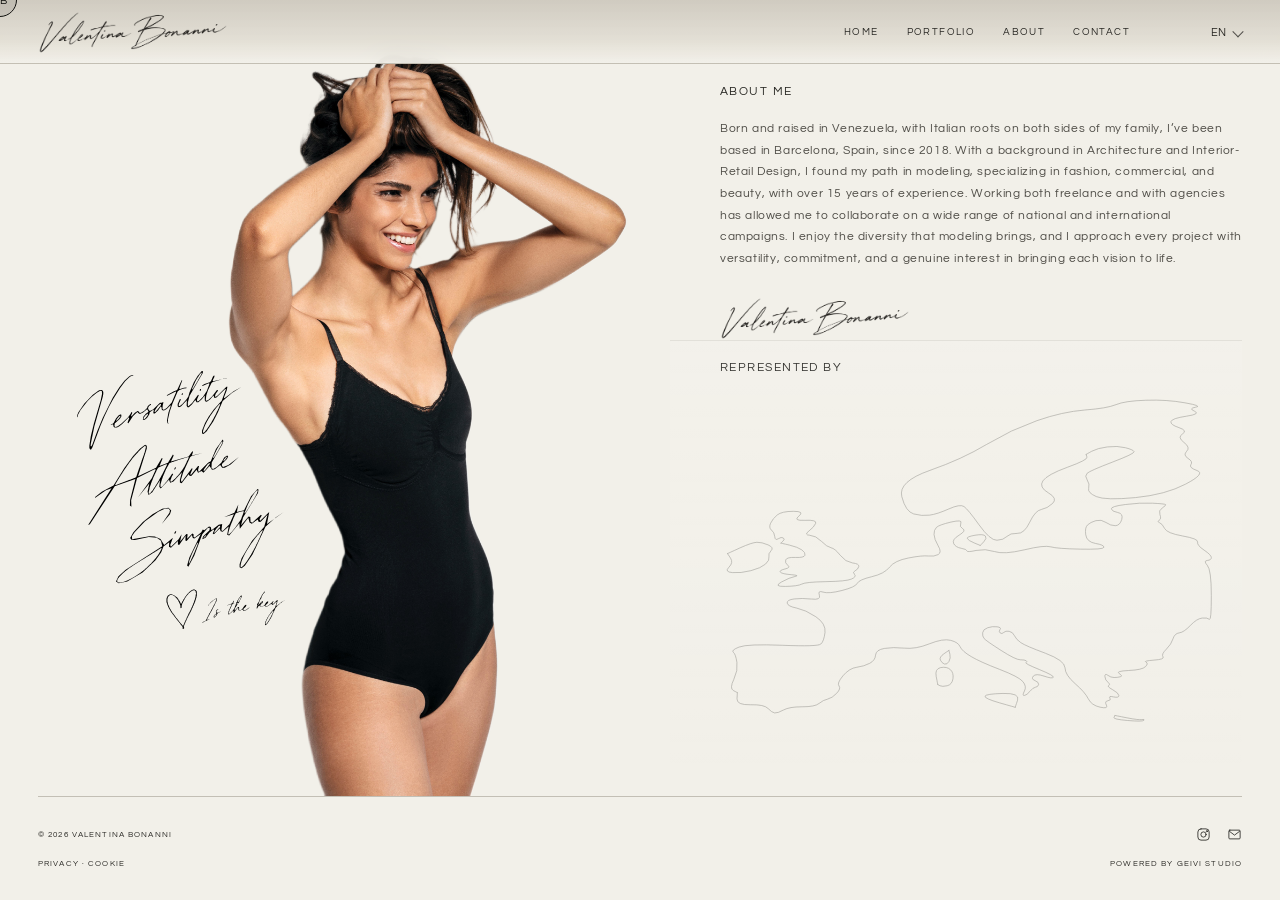
==== commit 885673cd: "risolti problemi mobile about e contact" ====
--- a/about.html
+++ b/about.html
@@ -159,13 +159,18 @@
                             class="representation"
                             aria-labelledby="representation-title"
                         >
-							<h2 class="about-copy-title" style="margin-bottom: -20px;margin-top: 20px; padding-left: 50px;">
+							<h2 class="about-copy-title represented-title-desktop" style="margin-bottom: -20px;margin-top: 20px; padding-left: 50px;">
                                 REPRESENTED BY
                             </h2>
                             <div
                                 class="representation-map"
                                 data-representation-map=""
                             >
+
+                                <!-- Mobile only: REPRESENTED BY belongs structurally to the map. -->
+                                <h2 class="about-copy-title represented-title-mobile">
+                                    REPRESENTED BY
+                                </h2>
 
                                 <!-- Mobile model: bottom is locked to the top border of the map. -->
                                 <img
--- a/css/style.css
+++ b/css/style.css
@@ -5387,8 +5387,8 @@
 @media (max-width: 800px) {
   .about-photo .about-handwriting-overlay {
     left: -11%;
-    top: 31%;
-    width: 60%;
+    top: 47%;
+    width: 64%;
     height: 86%;
   }
 }
@@ -5721,8 +5721,8 @@
   body.contact-body .footer.footer-production {
     grid-template-columns: minmax(0, 1fr) minmax(0, 1fr) !important;
     grid-template-rows: repeat(3, auto) !important;
-    column-gap: 18px !important;
-    row-gap: 7px !important;
+    column-gap: 90px !important;
+    row-gap: 0px !important;
   }
 
   body.contact-body .footer-production .footer-row-main,
--- a/css/responsive.css
+++ b/css/responsive.css
@@ -979,7 +979,7 @@
 @media(max-width:800px) {
   .map-coordinate-stage {
     width: 116%;
-    top: 49%;
+    top: 60%;
   }
 
   .map-coordinate-stage .europe-map {
@@ -1476,7 +1476,7 @@
     grid-column: 1 / -1;
     width: 100%;
     min-width: 0;
-    margin-top: 28px;
+    margin-top: 125px;
     padding-left: 0;
     padding-right: 0;
   }
@@ -1488,7 +1488,8 @@
 
 @media (max-width: 480px) {
   .about-top {
-    gap: 14px;
+    gap: 40px;
+    margin-top: 40px;
   }
 }
 
@@ -1994,8 +1995,8 @@
     right: var(--contact-anchor-mobile-right) !important;
     bottom: 0 !important;
     top: auto !important;
-    left: 32% !important;
-    width: 84% !important;
+    left: 105px !important;
+    width: 320px !important;
     height: auto !important;
     min-height: 0 !important;
     max-width: none !important;
@@ -2082,30 +2083,30 @@
 @media (max-width: 800px) {
   
   body.about-body {
-    --about-model-mobile-left: -2px;
-    --about-model-mobile-width: 62vw;
+    --about-model-mobile-left: 2px;
+    --about-model-mobile-width: 66vw;
   }
   body.about-body .about-copy {
-    --about-line-01: 0px;
-    --about-line-02: 0px;
-    --about-line-03: 0px;
-    --about-line-04: 7px;
-    --about-line-05: 41px;
-    --about-line-06: 73px;
-    --about-line-07: 73px;
-    --about-line-08: 70px;
-    --about-line-09: 56px;
-    --about-line-10: 31px;
-    --about-line-11: 0px;
-    --about-line-12: 0px;
-    --about-line-13: 0px;
-    --about-line-14: 0px;
-    --about-line-15: 0px;
-    --about-line-16: 0px;
-    --about-line-17: 0px;
-    --about-line-18: 0px;
-    --about-line-19: 0px;
-    --about-line-20: 0px;
+    --about-line-01: 10px;
+    --about-line-02: 10px;
+    --about-line-03: 10px;
+    --about-line-04: 10px;
+    --about-line-05: 10px;
+    --about-line-06: 10px;
+    --about-line-07: 10px;
+    --about-line-08: 10px;
+    --about-line-09: 10px;
+    --about-line-10: 10px;
+    --about-line-11: 10px;
+    --about-line-12: 10px;
+    --about-line-13: 10px;
+    --about-line-14: 10px;
+    --about-line-15: 10px;
+    --about-line-16: 10px;
+    --about-line-17: 10px;
+    --about-line-18: 10px;
+    --about-line-19: 10px;
+    --about-line-20: 10px;
   }
 
   body.about-body .about-copy p[data-i18n="about.body"]::before {
@@ -2140,3 +2141,90 @@
     );
   }
 }
+
+/* V110 — ABOUT MOBILE: abbassa SOLO il blocco About Me, senza muovere la modella. */
+@media (max-width: 800px) {
+  body.about-body .about-copy {
+    --about-copy-mobile-offset: 160px; /* MODIFICA SOLO QUESTO VALORE per alzare/abbassare About Me */
+    transform: translateY(var(--about-copy-mobile-offset));
+  }
+}
+
+/* V111 — ABOUT MOBILE: nasconde solo il titolo "ABOUT ME". */
+@media (max-width: 800px) {
+  body.about-body .about-copy > .about-copy-title {
+    display: none !important;
+  }
+}
+
+/* V112 — ABOUT MOBILE: spaziature firma e blocco REPRESENTED BY.
+   Modifica SOLO le due variabili qui sotto per fare prove. */
+@media (max-width: 800px) {
+  body.about-body {
+    --about-signature-gap: 10px;          /* distanza tra body About e firma */
+    --represented-map-top-gap: 30px;      /* distanza tra REPRESENTED BY e border-top della mappa */
+  }
+
+  body.about-body .about-inline-signature {
+    margin-top: var(--about-signature-gap) !important;
+  }
+
+  body.about-body .representation > .about-copy-title {
+    margin-bottom: var(--represented-map-top-gap) !important;
+  }
+}
+
+
+/* V113 — ABOUT MOBILE: REPRESENTED BY appartiene alla MAPPA, non alla silhouette/firma.
+   Modifica SOLO --represented-title-from-map-top per cambiare la distanza dal border-top della mappa. */
+.represented-title-mobile {
+  display: none;
+}
+
+@media (max-width: 800px) {
+  body.about-body {
+    --represented-title-from-map-top: 30px;
+  }
+
+  body.about-body .representation > .represented-title-desktop {
+    display: none !important;
+  }
+
+  body.about-body .representation-map > .represented-title-mobile {
+    display: block !important;
+    position: absolute !important;
+    top: var(--represented-title-from-map-top) !important;
+    left: 50px !important;
+    z-index: 12 !important;
+    margin: 0 !important;
+    padding: 0 !important;
+  }
+}
+
+/* V114 — ABOUT MOBILE: distanza reale tra fine body e firma.
+   Modifica SOLO --about-body-signature-gap. */
+@media (max-width: 800px) {
+  body.about-body {
+    --about-body-signature-gap: 10px;
+  }
+
+  body.about-body .about-copy p[data-i18n="about.body"] {
+    margin-bottom: var(--about-body-signature-gap) !important;
+  }
+
+  body.about-body .about-inline-signature {
+    display: block !important;
+    margin-top: 0 !important;
+  }
+}
+
+/* V115 — CONTACT MOBILE: allinea a sinistra le tre righe del blocco contatti footer.
+   Il punto di partenza è identico per: direct label, mail e Instagram. */
+@media (max-width: 800px) {
+  body.contact-body .contact-footer-direct .contact-direct-label,
+  body.contact-body .contact-footer-direct .contact-detail-row:nth-child(1),
+  body.contact-body .contact-footer-direct .contact-detail-row:nth-child(2) {
+    justify-self: start !important;
+    text-align: left !important;
+  }
+}
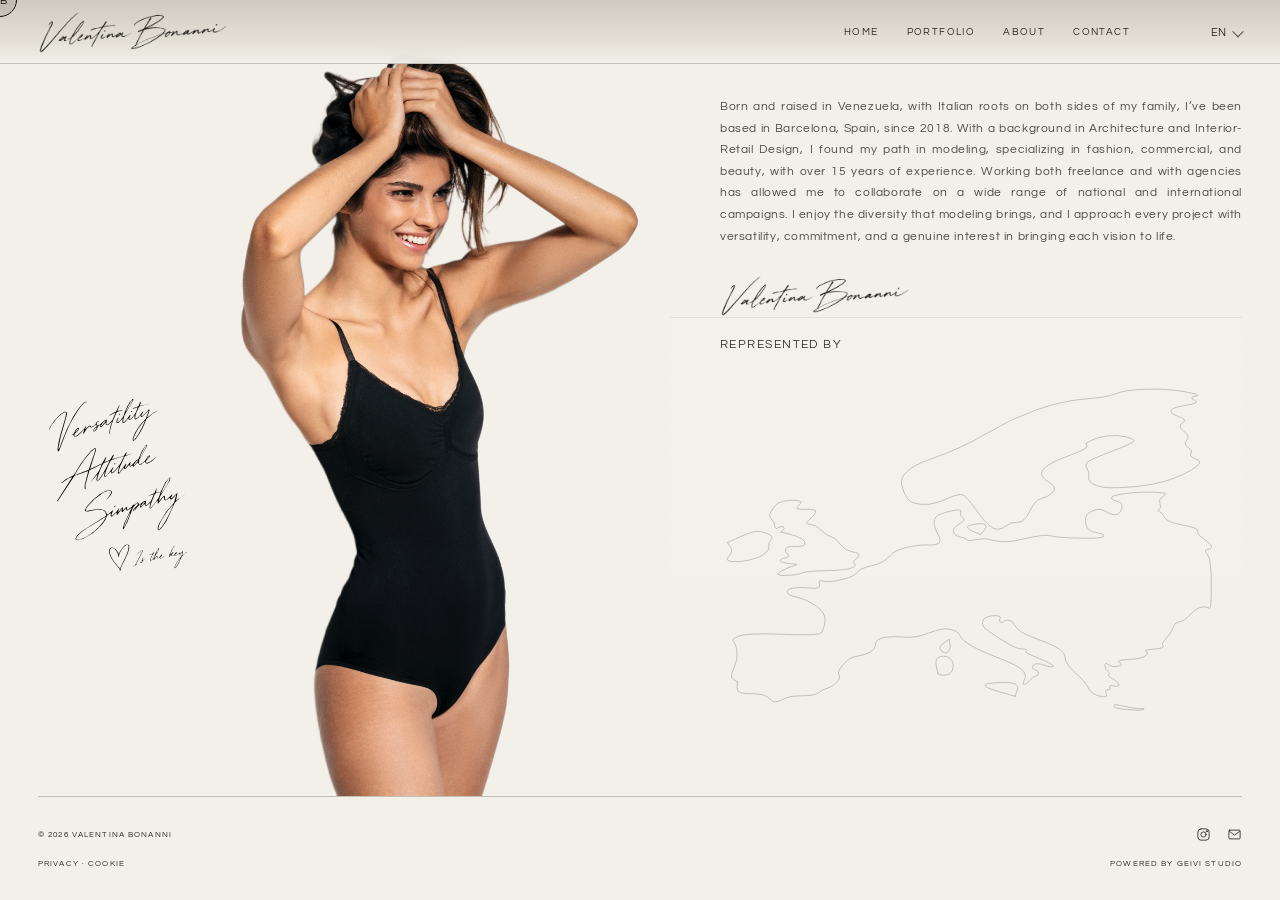
==== commit 59ff9967: "aggiunte foto fashon, nuova grafica per home, correzioni about e contact" ====
--- a/about.html
+++ b/about.html
@@ -138,11 +138,11 @@
 
                         <!-- ABOUT COPY -->
                         <div class="about-copy">
-
+<!--
                             <h2 class="about-copy-title">
                                 ABOUT ME
                             </h2>
-
+                        -->
                             <p data-i18n="about.body"></p>
 
                             <img
@@ -313,7 +313,7 @@
                                         <em>Stockholm</em>
                                     </div>
 
-                                    <!-- BERLIN -->
+                                    <!-- HAMBURG -->
                                     <div
                                         class="agency-marker marker-berlin"
                                         data-agency="Promod Model Agency"
@@ -326,7 +326,7 @@
                                             <img alt="Promod Model Agency" src="assets/images/model-agency/promod-model-agency.jpeg" />
                                             <span></span>
                                         </button>
-                                        <em>Berlin</em>
+                                        <em>Hamburg</em>
                                     </div>
 
                                     <!-- WARSAW -->
--- a/css/style.css
+++ b/css/style.css
@@ -73,10 +73,6 @@
   border-bottom: 1px solid transparent
 }
 
-.nav a:hover,
-.nav a.active {
-  border-color: var(--ink)
-}
 
 .lang {
   display: flex;
@@ -200,7 +196,7 @@
   bottom: 24px;
   color: #fff;
   text-transform: uppercase;
-  font-size: 16px;
+  font-size: 21px;
   letter-spacing: .14em
 }
 
@@ -287,7 +283,8 @@
 .contact-copy p {
   line-height: 1.8;
   letter-spacing: .05em;
-  color: #514f49
+  color: #514f49;
+  text-align: justify;
 }
 
 .measurements {
@@ -1915,6 +1912,7 @@
   height: 100%;
   object-fit: fill;
   overflow: visible;
+  /*padding-right: 23%;*/
 }
 
 .map-coordinate-stage .agency-marker {
@@ -4496,8 +4494,8 @@
   }
 
   .about-shell .about-photo img {
-    width: 300px;
-    height: 300px;
+    width: 200px;
+    height: 200px;
     object-fit: cover;
   }
 
@@ -5052,24 +5050,7 @@
   }
 }
 
-/* Home carousel: independent image layers; home content/layout stays unchanged */
-.home-body .home-hero { overflow: hidden; }
-.home-body .home-carousel-layer {
-  position: absolute;
-  inset: 0;
-  z-index: 0;
-  pointer-events: none;
-  background-position: inherit;
-  background-size: cover;
-  background-repeat: no-repeat;
-  opacity: 0;
-  transition: opacity 900ms cubic-bezier(.22,.61,.36,1);
-}
-.home-body .home-carousel-layer.is-visible { opacity: 1; }
-.home-body .home-hero::after { z-index: 1; }
-.home-body .home-identity,
-.home-body .home-copy,
-.home-body .home-footer { position: absolute; z-index: 2; }
+
 
 /* MOBILE — separatori verticali nella navigazione */
 
@@ -5362,8 +5343,8 @@
 .about-photo .about-handwriting-overlay {
   position: absolute;
   z-index: 4;
-  left: 22px;
-  top: 40%;
+  left: 0%;
+  top: 45%;
   width: 90%;
   height: 84%;
   object-fit: contain;
@@ -5450,9 +5431,9 @@
   z-index: 2;
 }
 
-/* V106 — About model: structural anchors independent from viewport height */
+/* V106 — About model: structural anchors independent from viewport height for desktop */
 body.about-body {
-  --about-model-left: 190px;
+  --about-model-left: 20px;
   --about-model-width: 400px;
   --about-model-z: 6;
   --about-model-mobile-left: 0px;
@@ -5478,11 +5459,12 @@
   body.about-body .about-model-desktop {
     display: block;
     position: absolute;
-    left: var(--about-model-left);
+    /*left: var(--about-model-left);*/
     bottom: 0;
     top: auto;
     width: var(--about-model-width) !important;
     margin: 0;
+    right: 50%;
   }
 
   body.about-body .about-model-mobile {
@@ -5969,3 +5951,72 @@
     to   { transform: rotateY(360deg); }
   }
 }
+
+/* HOME — scroll-driven editorial panels */
+.home-body .home-scroll-track { position:relative; height:300vh; height:300svh; }
+.home-body .home-scroll-stage { position:sticky; top:0; height:100vh; height:100svh; overflow:hidden; isolation:isolate; }
+.home-body .home-scroll-stage > .home-hero { position:absolute; inset:0; width:100%; height:100%; min-height:0; z-index:0; }
+.home-body .home-scroll-stage .home-identity,
+.home-body .home-scroll-stage .home-copy,
+.home-body .home-scroll-stage .home-footer { position:absolute; z-index:2; }
+.home-body .home-editorial-panel { position:absolute; left:0; top:0; width:100%; height:70%; display:grid; grid-template-columns:repeat(4,minmax(0,1fr)); z-index:5; transform:translate3d(0, 100vh, 0); will-change:transform; }
+.home-body .home-editorial-panel > a { display:block; min-width:0; overflow:hidden; }
+.home-body .home-editorial-panel img { display:block; width:100%; height:100%; object-fit:cover; object-position:center; }
+.home-body .home-final-panel { position:absolute; inset:0; z-index:6; background-image:url('../assets/images/home/hero.jpg'); background-size:cover; background-position:center; transform:none; clip-path:inset(100% 0 0 0); will-change:clip-path; pointer-events:none; }
+@media (max-width:800px) {
+ .home-body .home-editorial-panel { grid-template-columns:repeat(2,minmax(0,1fr)); grid-template-rows:repeat(2,minmax(0,1fr)); }
+ .home-body .home-editorial-panel img { object-position:center; }
+ .home-body .home-final-panel { background-image:url('../assets/images/home/hero-home-mobile.jpg'); }
+}
+
+/* Keep all editorial images completely hidden on initial Home load. */
+.home-body .home-editorial-panel { visibility:hidden; }
+.home-body .home-scroll-track.home-scroll-active .home-editorial-panel { visibility:visible; }
+
+/* V108 — ABOUT / CONTACT: desktop compositions anchored to a centered stage.
+   Viewport width adds only outer background; mobile remains untouched. */
+@media (min-width: 801px) {
+  body.about-body .about-page {
+    width: 100%;
+    max-width: 1400px;
+    margin-inline: auto;
+    box-sizing: border-box;
+    position: relative;
+  }
+  body.about-body .about-top {
+    width: 100%;
+    max-width: 1400px;
+    margin-inline: auto;
+    box-sizing: border-box;
+    grid-template-columns: minmax(0, 1fr) minmax(0, 1fr);
+    gap: 60px;
+  }
+  /* Model keeps its bottom-to-footer anchor, now measured from the same
+     centered stage as the handwritten art, biography and agency map. */
+  body.about-body .about-model-desktop {
+    right: 50%;
+  }
+
+  body.contact-body .contact-page {
+    width: 100%;
+    max-width: 1200px;
+    margin-inline: auto;
+    box-sizing: border-box;
+    position: relative !important;
+  }
+  body.contact-body .contact-mobile-layout {
+    width: 100%;
+  }
+  body.contact-body .contact-photo {
+    right: 0 !important;
+    margin-right: 19% !important;
+  }
+  /* The direct-contact details are in the footer: align that footer row
+     with the same centered 1200px composition without changing the footer. */
+  body.contact-body .footer-row-main {
+    width: 100%;
+    max-width: 1200px;
+    margin-inline: auto;
+    box-sizing: border-box;
+  }
+}
--- a/css/responsive.css
+++ b/css/responsive.css
@@ -2227,4 +2227,7 @@
     justify-self: start !important;
     text-align: left !important;
   }
-}
+  .cover-label {
+    font-size: 16px;
+  }
+}
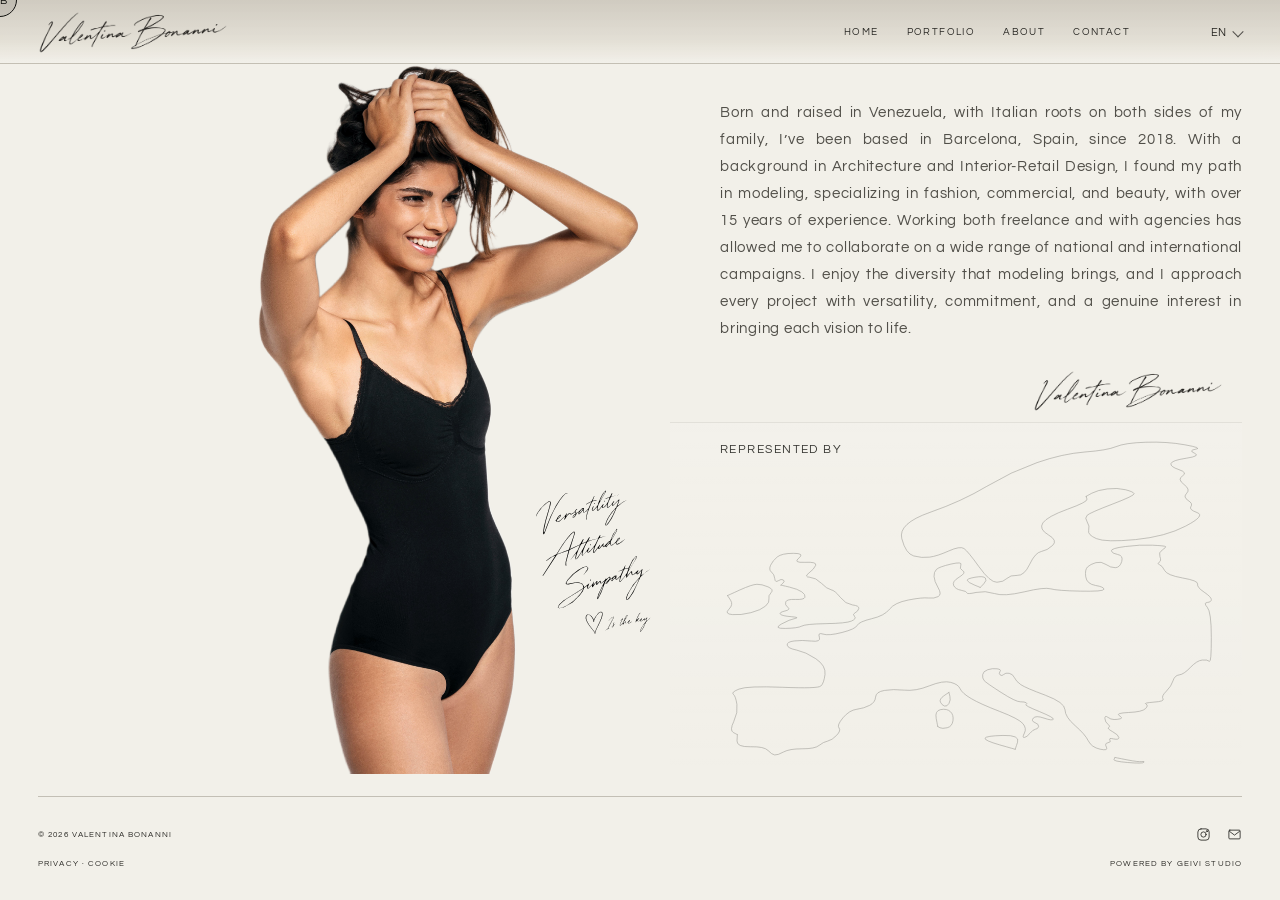
==== commit 50c39e82: "sistemate about mobile" ====
--- a/about.html
+++ b/about.html
@@ -294,7 +294,7 @@
                                             <img alt="Generation Models" src="assets/images/model-agency/generation-models.jpeg" />
                                             <span></span>
                                         </button>
-                                        <em>Madrid</em>
+                                        <em>Barcelona</em>
                                     </div>
 
                                     <!-- STOCKHOLM -->
--- a/css/style.css
+++ b/css/style.css
@@ -285,6 +285,10 @@
   letter-spacing: .05em;
   color: #514f49;
   text-align: justify;
+
+}
+.about-copy p {
+  font-size: 15px !important;
 }
 
 .measurements {
@@ -1094,6 +1098,8 @@
   max-width: 55%;
   height: auto;
   margin-top: 28px;
+  margin-bottom: 10px;
+  margin-left: 60%;
   background: transparent;
   object-fit: contain
 }
@@ -1935,8 +1941,8 @@
 }
 
 .map-coordinate-stage .marker-madrid {
-  left: 25.5%;
-  top: 75.7%;
+  left: 34.5%;
+  top: 81.7%;
 }
 
 .map-coordinate-stage .marker-stockholm {
@@ -4177,6 +4183,7 @@
     font-size: 15.5px;
     line-height: 1.2;
     white-space: nowrap;
+    letter-spacing: 4px;
   }
 
   .home-body .home-hero>.home-identity .home-identity-cta {
@@ -5961,11 +5968,11 @@
 .home-body .home-scroll-stage .home-footer { position:absolute; z-index:2; }
 .home-body .home-editorial-panel { position:absolute; left:0; top:0; width:100%; height:70%; display:grid; grid-template-columns:repeat(4,minmax(0,1fr)); z-index:5; transform:translate3d(0, 100vh, 0); will-change:transform; }
 .home-body .home-editorial-panel > a { display:block; min-width:0; overflow:hidden; }
-.home-body .home-editorial-panel img { display:block; width:100%; height:100%; object-fit:cover; object-position:center; }
+.home-body .home-editorial-panel img { display:block; width:100%; height:100%; object-fit:cover; object-position:center;  filter: grayscale(95%);}
 .home-body .home-final-panel { position:absolute; inset:0; z-index:6; background-image:url('../assets/images/home/hero.jpg'); background-size:cover; background-position:center; transform:none; clip-path:inset(100% 0 0 0); will-change:clip-path; pointer-events:none; }
 @media (max-width:800px) {
  .home-body .home-editorial-panel { grid-template-columns:repeat(2,minmax(0,1fr)); grid-template-rows:repeat(2,minmax(0,1fr)); }
- .home-body .home-editorial-panel img { object-position:center; }
+ .home-body .home-editorial-panel img { object-position:center;  filter: grayscale(95%); border-radius: 12px;   padding: 5px;}
  .home-body .home-final-panel { background-image:url('../assets/images/home/hero-home-mobile.jpg'); }
 }
 
@@ -6020,3 +6027,308 @@
     box-sizing: border-box;
   }
 }
+
+
+/* Home editorial cards — Portfolio typography/hover, without colour reveal.
+   The four-card container retains its original scroll animation. */
+.home-body .home-editorial-panel > .home-editorial-cover {
+  position: relative;
+  display: block;
+  min-width: 0;
+  height: 100%;
+  overflow: hidden;
+  isolation: isolate;
+}
+.home-body .home-editorial-panel .home-editorial-cover > img {
+  width: 100%;
+  height: 100%;
+  object-fit: cover;
+  filter: grayscale(0.9) brightness(.90);
+  transform: scale(1);
+  transition: transform .9s cubic-bezier(.22,.61,.36,1), filter .75s cubic-bezier(.22,.61,.36,1);
+  will-change: transform;
+  object-position: top;
+}
+.home-body .home-editorial-panel .home-editorial-cover::after {
+  content: "";
+  position: absolute;
+  inset: 0;
+  z-index: 1;
+  pointer-events: none;
+  background: rgba(18,17,15,.22);
+  transition: background .75s cubic-bezier(.22,.61,.36,1);
+}
+.home-body .home-editorial-panel .home-editorial-cover .cover-label {
+  z-index: 2;
+  left: 18px;
+  bottom: 18px;
+  pointer-events: none;
+  transition: transform .55s cubic-bezier(.22,.61,.36,1);
+}
+@media (min-width: 801px) {
+  .home-body .home-editorial-panel .home-editorial-cover::before {
+    content: "VIEW  →";
+    position: absolute;
+    left: 50%;
+    top: 50%;
+    z-index: 3;
+    transform: translate(-50%,-22%);
+    opacity: 0;
+    color: #fff;
+    font-family: 'Space Mono', monospace;
+    font-size: 16px;
+    font-weight: 500;
+    letter-spacing: .24em;
+    line-height: 1;
+    white-space: nowrap;
+    pointer-events: none;
+    transition: opacity .85s cubic-bezier(.22,.61,.36,1), transform 1.05s cubic-bezier(.16,1,.3,1), letter-spacing 1.05s cubic-bezier(.16,1,.3,1);
+  }
+  .home-body .home-editorial-panel .home-editorial-cover:hover > img,
+  .home-body .home-editorial-panel .home-editorial-cover:focus-visible > img {
+    filter: grayscale(1) brightness(.96);
+    transform: scale(1.07);
+  }
+  .home-body .home-editorial-panel .home-editorial-cover:hover::after,
+  .home-body .home-editorial-panel .home-editorial-cover:focus-visible::after {
+    background: rgba(18,17,15,.03);
+  }
+  .home-body .home-editorial-panel .home-editorial-cover:hover::before,
+  .home-body .home-editorial-panel .home-editorial-cover:focus-visible::before {
+    opacity: 1;
+    transform: translate(-50%,-50%);
+    letter-spacing: .18em;
+    transition-delay: .10s;
+  }
+  .home-body .home-editorial-panel .home-editorial-cover:hover .cover-label {
+    transform: translateY(-4px);
+  }
+}
+@media (max-width: 800px) {
+  .home-body .home-editorial-panel .home-editorial-cover .cover-label {
+    font-size: 16px;
+  }
+  .home-body .home-editorial-panel .home-editorial-cover > img {
+    filter: grayscale(0) brightness(1);
+  }
+}
+@media (prefers-reduced-motion: reduce) {
+  .home-body .home-editorial-panel .home-editorial-cover > img,
+  .home-body .home-editorial-panel .home-editorial-cover::after,
+  .home-body .home-editorial-panel .home-editorial-cover::before {
+    transition: none;
+  }
+}
+
+/* Final Hero: reuse the opening Home footer on both desktop and mobile. */
+.home-body .home-final-panel .home-final-footer { position:absolute; inset:0; z-index:2; pointer-events:none; }
+.home-body .home-final-panel .home-final-footer .home-footer { position:absolute; left:0; right:0; bottom:0; z-index:2; pointer-events:auto; }
+/* Safari: promote scroll-driven panels to compositor layers. */
+.home-body .home-editorial-panel { backface-visibility:hidden; }
+.home-body .home-final-panel { backface-visibility:hidden; }
+
+/* V116 — Desktop/tablet: both portraits span the actual content area between
+   the header bottom edge and the footer top border. The main element is the
+   shared positioning reference; mobile's established layout is untouched. */
+@media (min-width: 801px) {
+  body.about-body .about-shell,
+  body.contact-body .contact-shell {
+    min-height: 100vh;
+    min-height: 100svh;
+  }
+
+  body.about-body .about-page,
+  body.contact-body .contact-page {
+    position: relative !important;
+    min-height: 0;
+  }
+
+  /* ABOUT: portrait is anchored to both edges, preserving its aspect ratio. */
+  body.about-body .about-model-desktop {
+    position: absolute !important;
+    /*top: 0 !important;*/
+    bottom: 0 !important;
+    height: 100% !important;
+    width: auto !important;
+    max-width: none !important;
+    right: 50% !important;
+    left: auto !important;
+    object-fit: contain !important;
+    object-position: bottom center !important;
+    margin: 0 !important;
+  }
+
+  /* CONTACT: keep the portrait aligned with the centered composition,
+     but size the actual image by the header-to-footer distance. */
+  body.contact-body .contact-photo {
+    position: absolute !important;
+    top: 0 !important;
+    bottom: 0 !important;
+    height: 100% !important;
+    width: 53.3% !important;
+    right: 0 !important;
+    margin-right: 19% !important;
+    overflow: visible !important;
+    pointer-events: none !important;
+  }
+  body.contact-body .contact-photo img {
+    position: absolute !important;
+    top: 0 !important;
+    bottom: 0 !important;
+    right: 0 !important;
+    left: auto !important;
+    display: block !important;
+    height: 100% !important;
+    width: auto !important;
+    max-width: none !important;
+    object-fit: contain !important;
+    margin: 0 !important;
+  }
+}
+
+/* Final Hero — desktop: same signature, role and CTA as the opening Hero. */
+@media (min-width: 801px) {
+  .home-body .home-final-panel .home-final-identity {
+    position: absolute;
+    inset: 0;
+    z-index: 3;
+    pointer-events: none;
+  }
+  .home-body .home-final-panel .home-final-identity > .home-identity {
+    position: absolute;
+    top: 120px;
+    left: 23%;
+    width: 400px;
+    margin: 0;
+    z-index: 6;
+    display: flex;
+    flex-direction: column;
+    align-items: center;
+    pointer-events: auto;
+  }
+  .home-body .home-final-panel .home-final-identity .logo-signature {
+    display: block;
+    width: 400px;
+    margin: 0;
+  }
+  .home-body .home-final-panel .home-final-identity .home-identity-copy {
+    width: 100%;
+    margin-top: 0;
+    display: flex;
+    flex-direction: column;
+    align-items: center;
+    text-align: center;
+    color: #e1ded4;
+  }
+  .home-body .home-final-panel .home-final-identity .home-role {
+    display: block;
+    width: max-content;
+    margin: 0 auto;
+    font-weight: 300;
+    font-size: 15.5px;
+    line-height: 1.2;
+    white-space: nowrap;
+    letter-spacing: 4px;
+  }
+  .home-body .home-final-panel .home-final-identity .home-identity-cta {
+    display: flex;
+    width: max-content;
+    margin: 0 auto;
+    align-items: center;
+    justify-content: center;
+    gap: 9px;
+    font-weight: 300;
+    font-size: 11.7px;
+    line-height: 1.2;
+    white-space: nowrap;
+    transition: opacity .25s ease, gap .25s ease;
+  }
+  .home-body .home-final-panel .home-final-identity .home-identity-cta:hover {
+    opacity: .62;
+    gap: 13px;
+  }
+}
+@media (max-width: 800px) {
+  .home-body .home-final-panel .home-final-identity { display: none; }
+}
+
+/* V117 — Final Hero identity: exact desktop geometry of the opening Home hero.
+   Both are positioned relative to the same full-viewport scroll stage. */
+@media (min-width: 801px) {
+  .home-body .home-final-panel .home-final-identity > .home-identity {
+    top: 95px;
+    left: 53%;
+    width: 400px;
+  }
+}
+
+/* V117 — About desktop handwriting: attached to the centered composition,
+   centered in the space between the silhouette (right edge at 50% of the
+   stage) and the biography column (left edge at 50% + half the grid gap).
+   It does not use viewport coordinates and thus stays with both elements. */
+@media (min-width: 801px) {
+  body.about-body .about-top { position: relative; }
+  body.about-body .about-photo > .about-handwriting-overlay {
+    /* The left column ends at the grid midpoint minus half the 60px gap. */
+    position: absolute !important;
+    left: calc(100% + 0px) !important;
+    top: 70% !important;
+    transform: translate(-50%, -50%) !important;
+    width: clamp(130px, 13vw, 225px) !important;
+    height: auto !important;
+    max-height: 72% !important;
+    object-fit: contain !important;
+    object-position: center !important;
+    margin: 0 !important;
+    pointer-events: none !important;
+  }
+}
+
+/* Temporary gallery photo IDs for editorial reordering — desktop and mobile */
+.gallery[data-gallery] .gallery-item { position: relative; }
+.gallery[data-gallery] .gallery-item .gallery-id-badge {
+  position: absolute; top: 12px; left: 12px; z-index: 8;
+  display: inline-flex; align-items: center; justify-content: center;
+  min-width: 34px; min-height: 34px; padding: 5px 9px;
+  box-sizing: border-box; border-radius: 3px;
+  background: rgba(12,12,12,.84); color: #fff;
+  font: 600 14px/1.1 Arial, sans-serif !important;
+  letter-spacing: 0; text-align: center;
+  pointer-events: none; user-select: none;
+}
+@media (max-width: 800px) {
+  .gallery[data-gallery] .gallery-item .gallery-id-badge {
+    top: 8px; left: 8px; min-width: 30px; min-height: 30px;
+    padding: 4px 7px; font-size: 13px !important;
+  }
+}
+
+/* Home: minimal scroll hint, visible only on the opening hero. */
+.home-body .home-scroll-cue {
+  position:absolute; left:50%; bottom:82px; z-index:4;
+  transform:translateX(-50%); display:flex; align-items:center; justify-content:center;
+  width:42px; height:50px; padding:6px; border:0; background:transparent;
+  color:#fff; opacity:.82; cursor:pointer;
+  transition:opacity .35s ease, visibility .35s ease;
+}
+.home-body .home-scroll-cue svg {
+  display:block; width:21px; height:34px; fill:none;
+  stroke:currentColor; stroke-width:2.5px; stroke-linecap:round; stroke-linejoin:round;
+  animation:home-cue-float 2.5s ease-in-out infinite;
+}
+@keyframes home-cue-float { 0%,100% { transform:translateY(-3px); } 50% { transform:translateY(4px); } }
+.home-body .home-scroll-cue:hover { opacity:1; }
+.home-body .home-scroll-cue:focus-visible { outline:1px solid currentColor; outline-offset:3px; }
+.home-body .home-scroll-track.home-scroll-active .home-scroll-cue { opacity:0; visibility:hidden; pointer-events:none; }
+@media (max-width:800px) {
+  .home-body .home-scroll-cue { bottom:75px; width:38px; height:46px; }
+  .home-body .home-scroll-cue svg { width:50px; height:50px; }
+}
+@media (prefers-reduced-motion:reduce) { .home-body .home-scroll-cue svg { animation:none; } }
+/* Desktop: Portfolio covers reveal their original full colour on hover. */
+@media (min-width:801px) {
+  .home-body .home-editorial-panel .home-editorial-cover:hover > img,
+  .home-body .home-editorial-panel .home-editorial-cover:focus-visible > img {
+    filter:grayscale(0) brightness(1);
+  }
+}
--- a/css/responsive.css
+++ b/css/responsive.css
@@ -434,7 +434,8 @@
   .about-inline-signature {
     width: 120px;
     max-width: 80%;
-    margin-top: 18px
+    margin-top: 18px;
+    margin-left: 20%;
   }
 
   .contact-copy .script-title {
@@ -686,8 +687,9 @@
   }
 
   .about-copy-title {
-    font-size: 10px;
+    font-size: 12px;
     margin-bottom: 11px;
+    letter-spacing: 3px;
   }
 }
 
@@ -1005,8 +1007,8 @@
   }
 
   .map-coordinate-stage .marker-madrid {
-    left: 18.5%;
-    top: 84.7%;
+    left: 31.5%;
+    top: 81.7%;
   }
 
   .map-coordinate-stage .marker-stockholm {
@@ -1222,7 +1224,7 @@
 @media (max-width: 480px) {
   .home-body .home-copy {
     right: 7vw;
-    top: 71%;
+    top: 75%;
     left: 14%;
     width: auto;
   }
@@ -1489,7 +1491,7 @@
 @media (max-width: 480px) {
   .about-top {
     gap: 40px;
-    margin-top: 40px;
+    margin-top: 0px;
   }
 }
 
@@ -1995,8 +1997,8 @@
     right: var(--contact-anchor-mobile-right) !important;
     bottom: 0 !important;
     top: auto !important;
-    left: 105px !important;
-    width: 320px !important;
+    left: 110px !important;
+    width: 300px !important;
     height: auto !important;
     min-height: 0 !important;
     max-width: none !important;
@@ -2083,29 +2085,29 @@
 @media (max-width: 800px) {
   
   body.about-body {
-    --about-model-mobile-left: 2px;
+    --about-model-mobile-left: 12px;
     --about-model-mobile-width: 66vw;
   }
   body.about-body .about-copy {
-    --about-line-01: 10px;
-    --about-line-02: 10px;
-    --about-line-03: 10px;
-    --about-line-04: 10px;
-    --about-line-05: 10px;
+    --about-line-01: 108px;
+    --about-line-02: 102px;
+    --about-line-03: 85px;
+    --about-line-04: 65px;
+    --about-line-05: 30px;
     --about-line-06: 10px;
-    --about-line-07: 10px;
-    --about-line-08: 10px;
-    --about-line-09: 10px;
-    --about-line-10: 10px;
-    --about-line-11: 10px;
-    --about-line-12: 10px;
-    --about-line-13: 10px;
-    --about-line-14: 10px;
-    --about-line-15: 10px;
-    --about-line-16: 10px;
-    --about-line-17: 10px;
-    --about-line-18: 10px;
-    --about-line-19: 10px;
+    --about-line-07: 1px;
+    --about-line-08: 4px;
+    --about-line-09: 8px;
+    --about-line-10: 5px;
+    --about-line-11: 4px;
+    --about-line-12: 2px;
+    --about-line-13: 9px;
+    --about-line-14: 16px;
+    --about-line-15: 19px;
+    --about-line-16: 21px;
+    --about-line-17: 21px;
+    --about-line-18: 21px;
+    --about-line-19: 21px;
     --about-line-20: 10px;
   }
 
@@ -2145,7 +2147,7 @@
 /* V110 — ABOUT MOBILE: abbassa SOLO il blocco About Me, senza muovere la modella. */
 @media (max-width: 800px) {
   body.about-body .about-copy {
-    --about-copy-mobile-offset: 160px; /* MODIFICA SOLO QUESTO VALORE per alzare/abbassare About Me */
+    --about-copy-mobile-offset: 130px; /* MODIFICA SOLO QUESTO VALORE per alzare/abbassare About Me */
     transform: translateY(var(--about-copy-mobile-offset));
   }
 }
@@ -2194,7 +2196,7 @@
     display: block !important;
     position: absolute !important;
     top: var(--represented-title-from-map-top) !important;
-    left: 50px !important;
+    left: 0px !important;
     z-index: 12 !important;
     margin: 0 !important;
     padding: 0 !important;
@@ -2231,3 +2233,39 @@
     font-size: 16px;
   }
 }
+
+/* About mobile restoration: independent of the centered desktop composition.
+   Keep the original two-column editorial layout and the silhouette attached
+   to the representation-map edge, without stretching the left empty column. */
+@media (max-width: 800px) {
+  body.about-body .about-page { width: 100% !important; max-width: none !important; min-height: 0 !important; }
+  body.about-body .about-top {
+    display: grid !important;
+    grid-template-columns: minmax(0, .92fr) minmax(0, 1.08fr) !important;
+    gap: 22px !important;
+    align-items: start !important;
+    min-height: 0 !important;
+    max-width: none !important;
+  }
+  body.about-body .about-right { display: contents !important; }
+  body.about-body .about-photo { grid-column: 1; height: auto !important; min-height: 0 !important; }
+  body.about-body .about-copy { grid-column: 2; min-width: 0; }
+  body.about-body .about-copy p[data-i18n="about.body"] {
+    text-justify: auto !important;
+    word-spacing: normal !important;
+    overflow-wrap: normal;
+    font-size: clamp(10px, 2vw, 13px) !important;
+    line-height: 1.7 !important;
+    letter-spacing: .015em !important;
+  }
+  body.about-body .about-top .representation {
+    grid-column: 1 / -1;
+    width: 100%;
+    min-width: 0;
+  }
+  body.about-body .about-model-desktop { display: none !important; }
+  body.about-body .about-model-mobile { display: block !important; }
+}
+@media (max-width: 480px) {
+  body.about-body .about-top { gap: 20px !important; }
+}
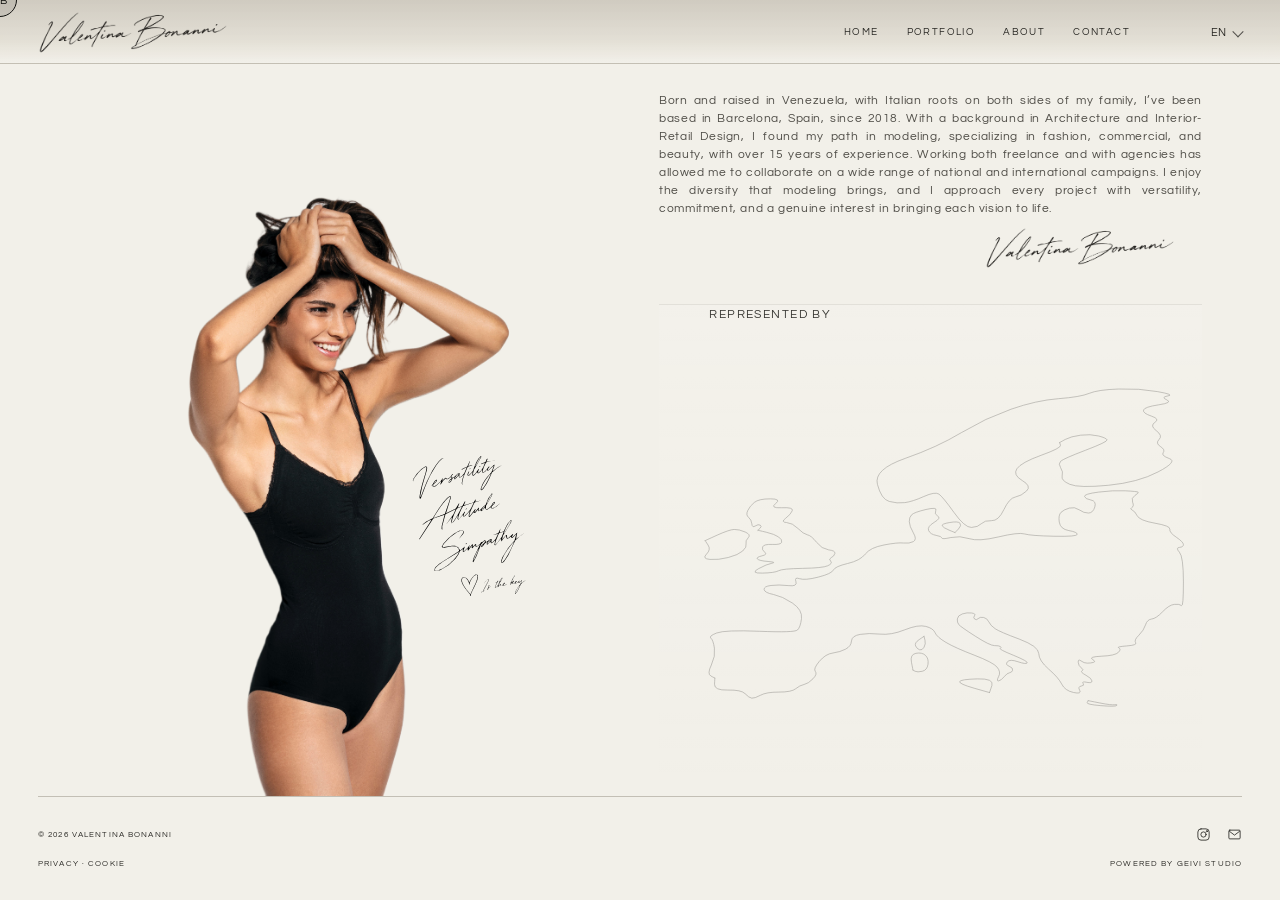
==== commit 50a6e49a: "revisione completa pagina ABOUT e cambio mail" ====
--- a/about.html
+++ b/about.html
@@ -122,8 +122,6 @@
                             class="about-handwriting-overlay"
                         />
 
-                    </div>
-
                     <!-- Desktop model: anchored to the bottom edge of the About page,
                          which is exactly the footer top border. -->
                     <img
@@ -132,6 +130,8 @@
                         class="about-model-silhouette about-model-desktop"
                     />
 
+
+                    </div>
 
                     <!-- RIGHT COLUMN -->
                     <div class="about-right">
@@ -145,11 +145,13 @@
                         -->
                             <p data-i18n="about.body"></p>
 
-                            <img
-                                alt="Valentina Bonanni"
-                                class="about-inline-signature"
-                                src="assets/images/logo/valentina-bonanni-signature.png"
-                            />
+                            <div class="about-signature-row">
+                                <img
+                                    alt="Valentina Bonanni"
+                                    class="about-inline-signature"
+                                    src="assets/images/logo/valentina-bonanni-signature.png"
+                                />
+                            </div>
 
                         </div>
 
@@ -453,8 +455,8 @@
 
 
                     <a
-                        href="contact.html"
-                        aria-label="Contact"
+                        href="mailto:contact@valentinabonanni.com"
+                        aria-label="Email contact@valentinabonanni.com"
                         class="footer-mail"
                     >
                         <svg
--- a/css/style.css
+++ b/css/style.css
@@ -86,12 +86,12 @@
   padding: 0;
   font: inherit;
   font-size: 11px;
-  color: var(--muted);
+  color: #e1ded4;
   cursor: pointer
 }
 
 .lang button.active {
-  color: var(--ink);
+  color: #e1ded4;
   text-decoration: underline
 }
 
@@ -3747,10 +3747,10 @@
   }
 }
 
-/* On extra-wide displays, scale from the hero height instead of continuing to enlarge with width. */
+/* On extra-wide displays, cover the entire hero area without side bands. */
 @media (min-width: 1600px) and (min-aspect-ratio: 16/9) {
   .home-body .home-hero {
-    background-size: auto 100%;
+    background-size: cover;
     background-position: center center;
     background-color: #1f1d1b;
   }
@@ -4189,7 +4189,7 @@
   .home-body .home-hero>.home-identity .home-identity-cta {
     display: flex;
     width: max-content;
-    margin: 0px auto 0;
+    margin: 5px auto 0;
     align-items: center;
     justify-content: center;
     gap: 9px;
@@ -4213,8 +4213,8 @@
 
   .home-body .home-hero>.home-identity {
     position: absolute;
-    top: 95px;
-    left: 53%;
+    top: 130px;
+    left: 65%;
     width: 400px;
     margin: 0;
     z-index: 6;
@@ -6322,7 +6322,7 @@
 .home-body .home-scroll-track.home-scroll-active .home-scroll-cue { opacity:0; visibility:hidden; pointer-events:none; }
 @media (max-width:800px) {
   .home-body .home-scroll-cue { bottom:75px; width:38px; height:46px; }
-  .home-body .home-scroll-cue svg { width:50px; height:50px; }
+  .home-body .home-scroll-cue svg { width:30px; height:30px; margin-top: 100px;}
 }
 @media (prefers-reduced-motion:reduce) { .home-body .home-scroll-cue svg { animation:none; } }
 /* Desktop: Portfolio covers reveal their original full colour on hover. */
@@ -6332,3 +6332,752 @@
     filter:grayscale(0) brightness(1);
   }
 }
+
+/* V117 — HOME MOBILE: cover photographs always retain their original colours.
+   Desktop grayscale and colour-on-hover behaviour remain unchanged. */
+@media (max-width: 800px) {
+  .home-body .home-editorial-panel .home-editorial-cover > img {
+    filter: none !important;
+    -webkit-filter: none !important;
+  }
+}
+
+/* Scroll cue: chevron only (no vertical shaft), desktop and mobile. */
+.home-body .home-scroll-cue svg { width: 24px; height: 24px; }
+@media (max-width: 800px) {
+  .home-body .home-scroll-cue svg { width: 40px; height: 40px; margin-top: 0; }
+}
+
+/* V121 — HOME DESKTOP: opening and final hero share identical signature geometry.
+   Edit these values once to move both signatures together. Mobile untouched. */
+@media (min-width: 801px) {
+  .home-body .home-hero > .home-identity,
+  .home-body .home-final-panel .home-final-identity > .home-identity {
+    top: 130px;
+    left: 65%;
+    width: 400px;
+  }
+  .home-body .home-final-panel .home-final-identity .home-identity-cta {
+    margin: 5px auto 0;
+  }
+}
+
+/* V122 — ABOUT / CONTACT: centered desktop stage on wide viewports.
+   Only the content stage is constrained; header/footer remain full width.
+   Portrait anchors remain relative to their respective centered pages. */
+@media (min-width: 801px) {
+  body.about-body .about-shell > main.about-page {
+    display: block;
+    width: min(1400px, calc(100% - 80px)) !important;
+    max-width: 1400px !important;
+    margin-left: auto !important;
+    margin-right: auto !important;
+    box-sizing: border-box !important;
+  }
+  body.about-body .about-page > .about-top {
+    width: 100% !important;
+    max-width: 100% !important;
+    margin-left: auto !important;
+    margin-right: auto !important;
+    box-sizing: border-box !important;
+  }
+  body.contact-body .contact-shell > main.contact-page {
+    display: block;
+    width: min(1200px, calc(100% - 80px)) !important;
+    max-width: 1200px !important;
+    margin-left: auto !important;
+    margin-right: auto !important;
+    box-sizing: border-box !important;
+  }
+  body.contact-body .contact-page > .contact-mobile-layout {
+    width: 100% !important;
+    max-width: 100% !important;
+    margin-inline: auto !important;
+    box-sizing: border-box !important;
+  }
+  body.contact-body .contact-mobile-layout > .contact-wrap {
+    width: 100% !important;
+    max-width: 1050px !important;
+    margin-left: auto !important;
+    margin-right: auto !important;
+    box-sizing: border-box !important;
+  }
+}
+
+/* V123 — ABOUT / CONTACT desktop: center the COMPLETE visual composition.
+   Move the stage as one unit; do not alter any relative spacing between
+   model, typography, form, signature or map. Mobile is unchanged.
+   These offsets compensate for the asymmetric visual footprint of the
+   absolutely positioned cutout portraits inside the centered CSS stages. */
+@media (min-width: 801px) {
+  body.about-body {
+    --about-desktop-stage-shift-x: 40px;
+  }
+  body.contact-body {
+    --contact-desktop-stage-shift-x: 85px;
+  }
+  body.about-body .about-shell > main.about-page {
+    transform: translateX(var(--about-desktop-stage-shift-x)) !important;
+  }
+  body.contact-body .contact-shell > main.contact-page {
+    transform: translateX(var(--contact-desktop-stage-shift-x)) !important;
+  }
+}
+@media (min-width: 801px) and (max-width: 1399px) {
+  body.about-body { --about-desktop-stage-shift-x: 0px; }
+  body.contact-body { --contact-desktop-stage-shift-x: 0px; }
+}
+
+/* V124 — HOME DESKTOP: single source of truth for both hero identities.
+   The final identity is a clone of the initial one (js/home-scroll.js).
+   Change the custom properties below to reposition both together. */
+@media (min-width: 801px) {
+  .home-body {
+    --home-identity-top: 130px;
+    --home-identity-left: 65%;
+    --home-identity-width: 400px;
+  }
+  .home-body .home-hero > .home-identity,
+  .home-body .home-final-panel .home-final-identity > .home-identity {
+    top: var(--home-identity-top) !important;
+    left: var(--home-identity-left) !important;
+    width: var(--home-identity-width) !important;
+  }
+  /* Both use the same signature image and identical visual treatment. */
+  .home-body .home-hero > .home-identity .logo-signature,
+  .home-body .home-final-panel .home-final-identity > .home-identity .logo-signature {
+    width: 100%;
+    margin: 0;
+  }
+  .home-body .home-hero > .home-identity .logo-signature img,
+  .home-body .home-final-panel .home-final-identity > .home-identity .logo-signature img {
+    filter: none !important;
+    -webkit-filter: none !important;
+  }
+  .home-body .home-hero > .home-identity .home-identity-copy,
+  .home-body .home-final-panel .home-final-identity > .home-identity .home-identity-copy {
+    color: #e1ded4;
+  }
+  /* Match the navigation language control to the ivory Home header. */
+  .home-body .home-header .lang,
+  .home-body .home-header .lang button,
+  .home-body .home-header .lang button.active {
+    color: #e1ded4 !important;
+  }
+}
+
+/* V125 — ABOUT DESKTOP ONLY: silhouette rises from the footer's top border,
+   leaving approximately 20% of the header-to-footer stage above her head.
+   No mobile styles or other pages are affected. */
+@media (min-width: 801px) {
+  body.about-body .about-page > .about-model-desktop {
+    top: auto !important;
+    bottom: 0 !important;
+    height: 80% !important;
+    width: auto !important;
+    max-height: none !important;
+    max-width: none !important;
+    object-fit: contain !important;
+    object-position: bottom center !important;
+  }
+}
+
+/* V126 — ABOUT DESKTOP ONLY: the model's positioning reference must extend
+   all the way to the footer. The portrait is a child of .about-top (not a
+   direct child of .about-page), so anchor it to a full-height .about-top.
+   Mobile and all other pages are intentionally untouched. */
+@media (min-width: 801px) {
+  body.about-body .about-shell > main.about-page {
+    display: flex !important;
+    flex-direction: column !important;
+    min-height: 0 !important;
+  }
+
+  body.about-body .about-page > .about-top {
+    position: relative !important;
+    flex: 1 0 auto !important;
+    min-height: 100% !important;
+    align-content: start !important;
+  }
+
+  body.about-body .about-top > .about-model-desktop {
+    position: absolute !important;
+    top: auto !important;
+    bottom: 0 !important;
+    height: 90% !important;
+    width: auto !important;
+    max-height: none !important;
+    max-width: none !important;
+    object-fit: contain !important;
+    object-position: bottom center !important;
+    margin: 0 !important;
+  }
+}
+
+/* V127 — ABOUT DESKTOP ONLY: vertical-responsive editorial composition.
+   The silhouette remains footer-anchored (V126).  The handwriting is
+   positioned within the same full-height stage as the silhouette, rather
+   than within a fixed 710px column.  No mobile or other page changes. */
+@media (min-width: 801px) {
+  /* Remove the old fixed 710px desktop column height. Both columns now
+     follow the actual header-to-footer stage, at any desktop aspect ratio. */
+  body.about-body .about-page > .about-top {
+    height: auto !important;
+    min-height: 100% !important;
+    align-items: stretch !important;
+  }
+  body.about-body .about-top > .about-photo,
+  body.about-body .about-top > .about-right {
+    height: 100% !important;
+    min-height: 0 !important;
+  }
+  /* Anchor the handwritten motif to the portrait's proportional stage:
+     ~51% from its top, just below the raised arm at large resolutions. */
+  body.about-body .about-photo > .about-handwriting-overlay {
+    top: 51% !important;
+    left: calc(100% + 0px) !important;
+    width: clamp(125px, 15svh, 215px) !important;
+    max-height: 27% !important;
+    transform: translate(-50%, -50%) !important;
+  }
+  /* Biography + signature + agencies occupy the available stage rather
+     than the old fixed 710px grid; keep the existing internal alignment. */
+  body.about-body .about-top > .about-right {
+    display: grid !important;
+    grid-template-rows: auto minmax(0, 1fr) !important;
+    align-content: start !important;
+    padding-top: clamp(0px, 1.2svh, 18px) !important;
+    box-sizing: border-box !important;
+  }
+  body.about-body .about-right > .about-copy {
+    margin-top: clamp(8px, 1.4svh, 22px) !important;
+  }
+  body.about-body .about-right > .representation {
+    min-height: 0 !important;
+    height: 100% !important;
+  }
+  body.about-body .about-right > .representation .representation-map {
+    min-height: 0 !important;
+    height: 100% !important;
+  }
+  body.about-body .about-right > .representation .map-coordinate-stage {
+    width: min(96%, 65svh) !important;
+    max-width: 100% !important;
+  }
+}
+
+/* V128 — ABOUT DESKTOP ONLY: restore the editorial map and handwriting.
+   Keep V126's footer-anchored portrait; avoid clipping the agency map inside
+   the former absolute-positioned, zero-height grid track. */
+@media (min-width: 801px) {
+  body.about-body .about-top > .about-right {
+    display: flex !important;
+    flex-direction: column !important;
+    align-items: stretch !important;
+    justify-content: flex-start !important;
+    gap: clamp(18px, 2.5vh, 42px) !important;
+    height: 100% !important;
+    padding-top: clamp(18px, 3vh, 48px) !important;
+    min-height: 0 !important;
+  }
+  body.about-body .about-right > .about-copy {
+    flex: 0 0 auto !important;
+    margin-top: 0 !important;
+  }
+  body.about-body .about-right > .representation {
+    display: flex !important;
+    flex-direction: column !important;
+    flex: 1 1 auto !important;
+    height: auto !important;
+    min-height: clamp(300px, 40vh, 620px) !important;
+    overflow: visible !important;
+  }
+  body.about-body .about-right > .representation > .representation-map {
+    position: relative !important;
+    inset: auto !important;
+    flex: 1 1 auto !important;
+    width: 100% !important;
+    height: auto !important;
+    min-height: clamp(290px, 38vh, 600px) !important;
+    overflow: visible !important;
+  }
+  body.about-body .about-right > .representation .map-coordinate-stage {
+    position: absolute !important;
+    top: 50% !important;
+    left: 50% !important;
+    width: min(96%, 590px) !important;
+    max-width: 100% !important;
+    transform: translate(-50%, -50%) !important;
+  }
+  body.about-body .about-photo > .about-handwriting-overlay {
+    top: 94% !important;
+    left: calc(100% + 10px) !important;
+    /*width: clamp(210px, 23vh, 320px) !important;*/
+    max-height: none !important;
+    height: auto !important;
+    /*transform: translate(-50%, -50%) !important;*/
+    transform: translate(-50%, -50%) translateY(20vh) !important;
+  }
+}
+
+
+/* V129 — ABOUT DESKTOP ONLY: expand the right editorial composition toward
+   the footer. Portrait and handwriting remain untouched; mobile unaffected. */
+@media (min-width: 801px) {
+  body.about-body .about-top > .about-right {
+    gap: clamp(22px, 3.5vh, 56px) !important;
+  }
+  body.about-body .about-right > .about-copy p[data-i18n="about.body"] {
+    font-size: clamp(13px, 1.05vw, 17px) !important;
+    line-height: 1.75 !important;
+  }
+  body.about-body .about-right > .representation {
+    min-height: clamp(430px, 58vh, 950px) !important;
+  }
+  body.about-body .about-right > .representation > .representation-map {
+    min-height: clamp(410px, 56vh, 920px) !important;
+  }
+  body.about-body .about-right > .representation .map-coordinate-stage {
+    top: 58% !important;
+    width: min(100%, 740px) !important;
+    transform: translate(-50%, -50%) scale(1.15) !important;
+    transform-origin: center center !important;
+  }
+}
+
+/* V130 — ABOUT DESKTOP ONLY: center the visible editorial composition,
+   including the absolutely positioned silhouette and the agency map.
+   The offset is calculated from their rendered bounds by the About-only
+   script; all internal distances and footer anchoring remain unchanged. */
+@media (min-width: 801px) {
+  body.about-body .about-shell > main.about-page {
+    transform: translateX(var(--about-visual-center-shift, 0px)) !important;
+  }
+}
+
+/* V131 — ABOUT DESKTOP ONLY: fit the editorial stage within the viewport.
+   Previous V129 minimum map heights (58vh + 56vh) caused the right column
+   to enlarge the page beyond the footer on shorter laptop viewports. */
+@media (min-width: 801px) {
+  body.about-body .about-shell > main.about-page {
+    min-height: 0 !important;
+    flex: 1 1 0 !important;
+  }
+  body.about-body .about-page > .about-top {
+    flex: 1 1 0 !important;
+    min-height: 0 !important;
+    height: 100% !important;
+  }
+  body.about-body .about-top > .about-right {
+    min-height: 0 !important;
+    height: 100% !important;
+    gap: clamp(10px, 2vh, 32px) !important;
+    padding-top: clamp(8px, 1.5vh, 24px) !important;
+    padding-bottom: clamp(8px, 1.5vh, 24px) !important;
+    box-sizing: border-box !important;
+  }
+  body.about-body .about-right > .representation,
+  body.about-body .about-right > .representation > .representation-map {
+    min-height: 0 !important;
+    height: auto !important;
+    flex: 1 1 0 !important;
+  }
+  body.about-body .about-right > .representation .map-coordinate-stage {
+    width: min(100%, 62vh) !important;
+    max-height: 100% !important;
+    top: 50% !important;
+    transform: translate(-50%, -50%) scale(1.08) !important;
+  }
+}
+
+/* V132 — ABOUT DESKTOP ONLY: preserve the no-scroll layout without
+   collapsing the Europe map. The map stage retains its 1000:650 ratio;
+   its size is limited by viewport height, not by the flex item's
+   transient computed height. Mobile and other pages are unaffected. */
+@media (min-width: 801px) {
+  body.about-body .about-top > .about-right {
+    min-height: 0 !important;
+    overflow: visible !important;
+  }
+  body.about-body .about-right > .representation {
+    flex: 1 1 0 !important;
+    min-height: 0 !important;
+    overflow: visible !important;
+  }
+  body.about-body .about-right > .representation > .representation-map {
+    flex: 1 1 0 !important;
+    min-height: 0 !important;
+    overflow: visible !important;
+  }
+  body.about-body .about-right > .representation .map-coordinate-stage {
+    width: min(100%, 72svh, 740px) !important;
+    height: auto !important;
+    aspect-ratio: 1000 / 650 !important;
+    max-height: none !important;
+    top: 50% !important;
+    left: 50% !important;
+    transform: translate(-50%, -50%) !important;
+  }
+}
+
+
+/* V133 — ABOUT DESKTOP ONLY: map sizing independent from biography height.
+   Keep the map near the footer, prevent overlap, and use the available
+   horizontal space for a more compact biography. Mobile is untouched. */
+@media (min-width: 801px) {
+  body.about-body {
+    --about-map-fixed-width: clamp(360px, 58svh, 650px);
+    --about-map-footer-gap: 10px;
+  }
+  body.about-body .about-top > .about-right {
+    display: grid !important;
+    grid-template-rows: auto minmax(0, 1fr) !important;
+    gap: 6px !important;
+    min-height: 0 !important;
+    padding-top: clamp(6px, 1svh, 14px) !important;
+    padding-bottom: 0 !important;
+  }
+  body.about-body .about-right > .about-copy {
+    width: 100% !important;
+    max-width: none !important;
+    padding-left: 0 !important;
+    padding-right: 0 !important;
+    margin: 0 !important;
+    min-width: 0 !important;
+    align-self: start !important;
+  }
+  body.about-body .about-right > .about-copy p[data-i18n="about.body"] {
+    font-size: clamp(12px, 0.95vw, 23px) !important;
+    line-height: 1.48 !important;
+    margin-bottom: 0 !important;
+  }
+  body.about-body .about-right > .about-copy .about-inline-signature {
+    margin-top: clamp(7px, 1svh, 13px) !important;
+    margin-bottom: 0 !important;
+  }
+  body.about-body .about-right > .representation {
+    position: relative !important;
+    display: block !important;
+    height: 100% !important;
+    min-height: 0 !important;
+    width: 100% !important;
+    overflow: visible !important;
+    align-self: stretch !important;
+  }
+  body.about-body .about-right > .representation > .representation-map {
+    position: absolute !important;
+    inset: auto 0 var(--about-map-footer-gap) 0 !important;
+    width: 100% !important;
+    height: min(100%, calc(var(--about-map-fixed-width) * 0.65 + 25px)) !important;
+    min-height: 0 !important;
+    flex: none !important;
+    overflow: visible !important;
+  }
+  body.about-body .about-right > .representation .map-coordinate-stage {
+    position: absolute !important;
+    width: min(100%, var(--about-map-fixed-width)) !important;
+    height: auto !important;
+    aspect-ratio: 1000 / 650 !important;
+    max-width: none !important;
+    max-height: none !important;
+    bottom: 0 !important;
+    left: 50% !important;
+    transform: translateX(-50%) !important;
+  }
+}
+
+
+/* V134 — ABOUT DESKTOP ONLY: handwriting anchored to the actual silhouette.
+   Values are fractions of the rendered model image, NOT of .about-photo.
+   Adjust --versatility-model-y to move the writing vertically (larger = lower).
+   No changes to the portrait, map, biography or mobile layout. */
+@media (min-width: 801px) {
+  body.about-body {
+    --versatility-model-x: 0.88;
+    --versatility-model-y: 0.65;
+    --versatility-model-width: 0.55;
+  }
+  body.about-body .about-photo > .about-handwriting-overlay {
+    top: var(--versatility-anchored-top, 50%) !important;
+    left: var(--versatility-anchored-left, 100%) !important;
+    width: var(--versatility-anchored-width, 220px) !important;
+    height: auto !important;
+    max-height: none !important;
+    transform: translate(-50%, -50%) !important;
+  }
+}
+@media (min-width: 1541px) {
+
+  body.about-body .about-right > .representation .map-coordinate-stage {
+    width: 900px !important;
+    max-width: none !important;
+    min-width: 900px !important;
+  }
+
+}
+
+
+/* V135 — ABOUT DESKTOP: TWO INDEPENDENT COLUMNS.
+   Only desktop; the mobile cascade and markup remain unchanged.
+   Adjust these variables instead of adding viewport-specific offsets. */
+@media (min-width: 801px) {
+  body.about-body {
+    --about-stage-max-width: 1520px;
+    --about-stage-side-gap: 40px;
+    --about-column-gap: clamp(18px, 3vw, 64px);
+    --about-left-share: 1fr;
+    --about-right-share: 1fr;
+    --about-content-top: 16px;
+    --about-content-bottom: 12px;
+    --about-model-height: 90%;
+    --about-writing-x: 75%;
+    --about-writing-y: 63%;
+    --about-writing-width: 30%;
+    /*--about-map-max-width: 610px;*/
+     --about-map-max-width:100%;
+  }
+  body.about-body .about-shell {
+    display: flex !important;
+    flex-direction: column !important;
+    min-height: 100svh !important;
+  }
+  body.about-body .about-shell > main.about-page {
+    position: relative !important;
+    display: flex !important;
+    flex-direction: column !important;
+    flex: 1 0 auto !important;
+    width: min(var(--about-stage-max-width), calc(100% - 2 * var(--about-stage-side-gap))) !important;
+    max-width: none !important;
+    min-height: 0 !important;
+    height: auto !important;
+    margin: 0 auto !important;
+    transform: none !important;
+  }
+  body.about-body .about-page > .about-top {
+    position: relative !important;
+    display: grid !important;
+    grid-template-columns: minmax(0, var(--about-left-share)) minmax(0, var(--about-right-share)) !important;
+    gap: var(--about-column-gap) !important;
+    flex: 1 0 auto !important;
+    width: 100% !important;
+    height: auto !important;
+    min-height: 0 !important;
+    margin: 0 !important;
+    align-items: stretch !important;
+    transform: none !important;
+  }
+  body.about-body .about-top > .about-photo {
+    grid-column: 1 !important;
+    grid-row: 1 !important;
+    position: relative !important;
+    width: 100% !important;
+    height: auto !important;
+    min-height: 0 !important;
+    margin: 0 !important;
+    padding: 0 !important;
+    overflow: visible !important;
+  }
+  body.about-body .about-photo > .about-model-desktop {
+    display: block !important;
+    position: absolute !important;
+    left: 50% !important;
+    right: auto !important;
+    top: auto !important;
+    bottom: 0 !important;
+    height: var(--about-model-height) !important;
+    width: auto !important;
+    max-width: 100% !important;
+    max-height: none !important;
+    margin: 0 !important;
+    object-fit: contain !important;
+    object-position: bottom center !important;
+    transform: translateX(-50%) !important;
+    z-index: 6 !important;
+  }
+  body.about-body .about-photo > .about-handwriting-overlay {
+    position: absolute !important;
+    left: var(--about-writing-x) !important;
+    top: var(--about-writing-y) !important;
+    right: auto !important;
+    bottom: auto !important;
+    width: var(--about-writing-width) !important;
+    max-width: none !important;
+    max-height: none !important;
+    height: auto !important;
+    margin: 0 !important;
+    transform: translate(-50%, -50%) !important;
+    z-index: 5 !important;
+  }
+  body.about-body .about-top > .about-right {
+    grid-column: 2 !important;
+    grid-row: 1 !important;
+    display: flex !important;
+    flex-direction: column !important;
+    justify-content: space-between !important;
+    align-items: stretch !important;
+    width: 100% !important;
+    max-width: none !important;
+    min-width: 0 !important;
+    min-height: 0 !important;
+    height: auto !important;
+    margin: 0 !important;
+    padding: var(--about-content-top) 0 var(--about-content-bottom) !important;
+    gap: clamp(12px, 2svh, 26px) !important;
+    box-sizing: border-box !important;
+    overflow: visible !important;
+    transform: none !important;
+  }
+  body.about-body .about-right > .about-copy {
+    flex: 0 0 auto !important;
+    width: 100% !important;
+    max-width: none !important;
+    min-width: 0 !important;
+    margin: 0 !important;
+    padding: 0 !important;
+  }
+  body.about-body .about-right > .representation {
+    display: flex !important;
+    flex: 1 1 auto !important;
+    flex-direction: column !important;
+    width: 100% !important;
+    min-width: 0 !important;
+    min-height: 230px !important;
+    height: auto !important;
+    margin: 0 !important;
+    padding: 0 !important;
+    position: relative !important;
+    overflow: visible !important;
+  }
+  body.about-body .about-right > .representation > .representation-map {
+    position: relative !important;
+    inset: auto !important;
+    flex: 1 1 auto !important;
+    width: 100% !important;
+    min-height: 210px !important;
+    height: auto !important;
+    overflow: visible !important;
+  }
+  body.about-body .about-right > .representation .map-coordinate-stage {
+    position: absolute !important;
+    top: 50% !important;
+    left: 50% !important;
+    right: auto !important;
+    bottom: auto !important;
+    width: min(100%, var(--about-map-max-width), 66svh) !important;
+    height: auto !important;
+    aspect-ratio: 1000 / 650 !important;
+    max-height: none !important;
+    transform: translate(-50%, -50%) !important;
+  }
+}
+
+/* V136 — ABOUT DESKTOP: fixed grid track between header and footer.
+   Overrides old min-height:100% and inherited portrait margins. Mobile untouched. */
+@media (min-width: 801px) {
+  body.about-body .about-shell {
+    display: grid !important;
+    grid-template-rows: auto minmax(0, 1fr) auto !important;
+    grid-template-columns: minmax(0, 1fr) !important;
+    min-height: 100svh !important;
+    height: 100svh !important;
+    box-sizing: border-box !important;
+  }
+  body.about-body .about-shell > .site-header { grid-row: 1 !important; }
+  body.about-body .about-shell > main.about-page {
+    grid-row: 2 !important;
+    display: block !important;
+    flex: none !important;
+    height: 100% !important;
+    min-height: 0 !important;
+    align-self: stretch !important;
+    overflow: visible !important;
+  }
+  body.about-body .about-page > .about-top {
+    display: grid !important;
+    flex: none !important;
+    height: 100% !important;
+    min-height: 0 !important;
+    max-height: 100% !important;
+    align-content: stretch !important;
+  }
+  body.about-body .about-top > .about-photo {
+    height: 100% !important;
+    min-height: 0 !important;
+    aspect-ratio: auto !important;
+  }
+  body.about-body .about-photo > img.about-model-desktop {
+    position: absolute !important;
+    top: auto !important;
+    bottom: 0 !important;
+    left: 50% !important;
+    right: auto !important;
+    margin: 0 !important;
+    margin-left: 0 !important;
+    height: 82% !important;
+    width: auto !important;
+    max-width: 100% !important;
+    max-height: 100% !important;
+    object-fit: contain !important;
+    object-position: bottom center !important;
+    transform: translateX(-50%) !important;
+  }
+  body.about-body .about-shell > footer.footer { grid-row: 3 !important; }
+}
+
+/* V137 — Contact footer: email icon + address share one mailto link; icon alignment. */
+body.contact-body .contact-footer-direct .contact-email-link {
+  display: inline-flex;
+  align-items: center;
+  gap: 5px;
+  white-space: nowrap;
+}
+body.contact-body .contact-footer-direct .contact-detail-row > a:has(.contact-detail-icon) {
+  display: inline-flex;
+  align-items: center;
+  line-height: 1;
+}
+body.contact-body .contact-footer-direct .contact-detail-icon {
+  display: block;
+  width: 14px;
+  height: 14px;
+  flex: 0 0 14px;
+}
+
+/* V138 — Contact desktop footer: align label and both icons on one left edge. */
+@media (min-width: 801px) {
+  body.contact-body .footer.footer-production {
+    --contact-footer-right-width: 260px;
+  }
+  body.contact-body .contact-footer-direct .contact-direct-label,
+  body.contact-body .contact-footer-direct .contact-detail-row:nth-child(1),
+  body.contact-body .contact-footer-direct .contact-detail-row:nth-child(2) {
+    box-sizing: border-box;
+    width: var(--contact-footer-right-width);
+    justify-self: end;
+    text-align: left;
+  }
+}
+
+/* V139 - Contact footer MOBILE only: align label with mail and Instagram icons. */
+@media (max-width: 800px) {
+  body.contact-body .contact-footer-direct .contact-direct-label,
+  body.contact-body .contact-footer-direct .contact-detail-row:nth-child(1),
+  body.contact-body .contact-footer-direct .contact-detail-row:nth-child(2) {
+    justify-self: start !important;
+    text-align: left !important;
+  }
+}
+
+@media (max-width: 799px) {
+    body.contact-body .contact-detail-row {
+        position: relative;
+        left: -30px !important;
+    }
+    body.contact-body .contact-direct-label {
+
+        position: relative;
+
+        left: -28px !important;
+
+    }
+}
--- a/css/responsive.css
+++ b/css/responsive.css
@@ -1,6 +1,6 @@
 @media(max-width:800px) {
   .shell {
-    padding: 22px 20px 18px
+    padding: 22px 15px 18px
   }
 
   .menu-toggle {
@@ -366,7 +366,6 @@
   .about-inline-signature {
     width: 165px;
     max-width: 60%;
-    margin-top: 24px
   }
 
   .about-wrap>.measurements {
@@ -434,7 +433,6 @@
   .about-inline-signature {
     width: 120px;
     max-width: 80%;
-    margin-top: 18px;
     margin-left: 20%;
   }
 
@@ -541,7 +539,7 @@
 /* V22 — mobile only: CONTACT title full-width above the two-column content */
 @media(max-width:800px) {
   .contact-mobile-layout {
-    margin-top: 20px;
+    margin-top: 60px;
     margin-bottom: 28px;
   }
 
@@ -644,6 +642,16 @@
   .about-mobile-copy-title {
     display: none;
   }
+
+  .contact-form input,
+  .contact-form select,
+  .contact-form textarea {
+    font: 400 12px/1.6 'Space Mono', monospace;
+  }
+  .contact-form label>span {
+    font-size: 12px;
+  }
+
 }
 
 
@@ -687,7 +695,7 @@
   }
 
   .about-copy-title {
-    font-size: 12px;
+    font-size: 10px;
     margin-bottom: 11px;
     letter-spacing: 3px;
   }
@@ -2085,29 +2093,29 @@
 @media (max-width: 800px) {
   
   body.about-body {
-    --about-model-mobile-left: 12px;
+    --about-model-mobile-left: 1px;
     --about-model-mobile-width: 66vw;
   }
   body.about-body .about-copy {
-    --about-line-01: 108px;
-    --about-line-02: 102px;
-    --about-line-03: 85px;
-    --about-line-04: 65px;
-    --about-line-05: 30px;
+    --about-line-01: 10px;
+    --about-line-02: 10px;
+    --about-line-03: 10px;
+    --about-line-04: 10px;
+    --about-line-05: 10px;
     --about-line-06: 10px;
-    --about-line-07: 1px;
-    --about-line-08: 4px;
-    --about-line-09: 8px;
-    --about-line-10: 5px;
-    --about-line-11: 4px;
-    --about-line-12: 2px;
-    --about-line-13: 9px;
-    --about-line-14: 16px;
-    --about-line-15: 19px;
-    --about-line-16: 21px;
-    --about-line-17: 21px;
-    --about-line-18: 21px;
-    --about-line-19: 21px;
+    --about-line-07: 10px;
+    --about-line-08: 10px;
+    --about-line-09: 10px;
+    --about-line-10: 10px;
+    --about-line-11: 10px;
+    --about-line-12: 10px;
+    --about-line-13: 10px;
+    --about-line-14: 10px;
+    --about-line-15: 10px;
+    --about-line-16: 10px;
+    --about-line-17: 10px;
+    --about-line-18: 10px;
+    --about-line-19: 10px;
     --about-line-20: 10px;
   }
 
@@ -2147,7 +2155,7 @@
 /* V110 — ABOUT MOBILE: abbassa SOLO il blocco About Me, senza muovere la modella. */
 @media (max-width: 800px) {
   body.about-body .about-copy {
-    --about-copy-mobile-offset: 130px; /* MODIFICA SOLO QUESTO VALORE per alzare/abbassare About Me */
+    --about-copy-mobile-offset: 160px; /* MODIFICA SOLO QUESTO VALORE per alzare/abbassare About Me */
     transform: translateY(var(--about-copy-mobile-offset));
   }
 }
@@ -2165,10 +2173,6 @@
   body.about-body {
     --about-signature-gap: 10px;          /* distanza tra body About e firma */
     --represented-map-top-gap: 30px;      /* distanza tra REPRESENTED BY e border-top della mappa */
-  }
-
-  body.about-body .about-inline-signature {
-    margin-top: var(--about-signature-gap) !important;
   }
 
   body.about-body .representation > .about-copy-title {
@@ -2269,3 +2273,84 @@
 @media (max-width: 480px) {
   body.about-body .about-top { gap: 20px !important; }
 }
+
+/* V117 — ABOUT MOBILE: actual gap between the biography's last line and signature.
+   Change ONLY --about-signature-distance below (0px = closest).
+   A flex column prevents margins and desktop positioning from interfering. */
+@media (max-width: 800px) {
+  body.about-body .about-copy {
+    --about-signature-distance: 4px;
+    display: flex !important;
+    flex-direction: column !important;
+    align-items: flex-start !important;
+    gap: var(--about-signature-distance) !important;
+  }
+  body.about-body .about-copy > p[data-i18n="about.body"] {
+    margin-bottom: 0 !important;
+  }
+  body.about-body .about-copy > .about-inline-signature {
+    margin-top: 0 !important;
+    margin-bottom: 0 !important;
+    flex: none !important;
+  }
+}
+
+/* V118 — ABOUT MOBILE: signature visually anchored to the end of the
+   biography, without contributing to grid height. Changing its distance
+   therefore cannot move representation-map or the silhouette. */
+@media (max-width: 800px) {
+  body.about-body .about-copy {
+    --signature-margin-top: -58px; /* negative = closer / overlapping text */
+    --signature-align: center;   /* left | center | right */
+    --signature-offset-x: 0px;
+    position: relative !important;
+    display: block !important;
+    min-width: 0;
+  }
+  body.about-body .about-copy > p[data-i18n="about.body"] {
+    margin: 0 !important;
+  }
+  body.about-body .about-copy > .about-signature-row {
+    position: absolute !important;
+    top: calc(100% + var(--signature-margin-top)) !important;
+    left: 0 !important;
+    right: 0 !important;
+    width: 100% !important;
+    height: auto !important;
+    margin: 0 !important;
+    padding: 0 !important;
+    text-align: var(--signature-align) !important;
+    transform: translateX(var(--signature-offset-x)) !important;
+    z-index: 2;
+  }
+  body.about-body .about-signature-row > .about-inline-signature {
+    position: static !important;
+    display: inline-block !important;
+    vertical-align: top !important;
+    width: 120px !important;
+    max-width: 80% !important;
+    height: auto !important;
+    margin: 0 !important;
+    transform: none !important;
+  }
+}
+
+
+/* V119 — CONTACT MOBILE: prevent horizontal page panning from the cutout.
+   Clip only the horizontal overflow; do not move or resize the silhouette. */
+@media (max-width: 800px) {
+  body.contact-body,
+  body.contact-body .contact-shell {
+    overflow-x: clip !important;
+  }
+}
+
+
+/* V120 — ABOUT MOBILE: prevent horizontal page panning without
+   changing the position or dimensions of the silhouette and map. */
+@media (max-width: 800px) {
+  body.about-body,
+  body.about-body .about-shell {
+    overflow-x: clip !important;
+  }
+}
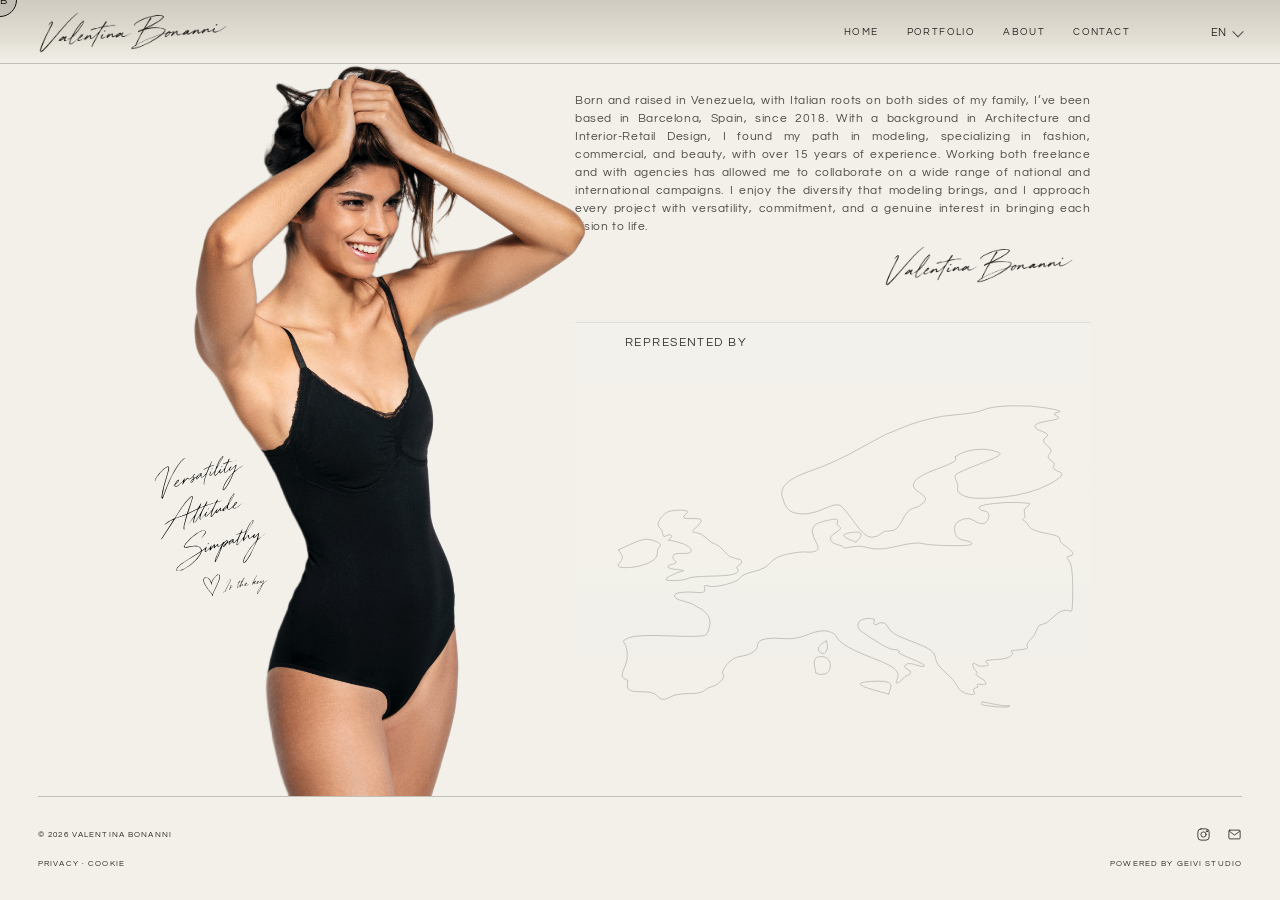
==== commit 60ad9204: "abbssata mappa di 100px in dektop grande" ====
--- a/about.html
+++ b/about.html
@@ -161,7 +161,7 @@
                             class="representation"
                             aria-labelledby="representation-title"
                         >
-							<h2 class="about-copy-title represented-title-desktop" style="margin-bottom: -20px;margin-top: 20px; padding-left: 50px;">
+							<h2 class="about-copy-title represented-title-desktop" style="margin-bottom: -20px;margin-top: 20px; padding-left: 50px; position: relative; top: 10px;">
                                 REPRESENTED BY
                             </h2>
                             <div
--- a/css/style.css
+++ b/css/style.css
@@ -6806,12 +6806,12 @@
     transform: translate(-50%, -50%) !important;
   }
 }
-@media (min-width: 1541px) {
+@media (min-width: 1741px) {
 
   body.about-body .about-right > .representation .map-coordinate-stage {
-    width: 900px !important;
+    width: 800px !important;
     max-width: none !important;
-    min-width: 900px !important;
+    min-width: 800px !important;
   }
 
 }
@@ -6830,7 +6830,7 @@
     --about-content-top: 16px;
     --about-content-bottom: 12px;
     --about-model-height: 90%;
-    --about-writing-x: 75%;
+    --about-writing-x: 43%;
     --about-writing-y: 63%;
     --about-writing-width: 30%;
     /*--about-map-max-width: 610px;*/
@@ -6852,6 +6852,7 @@
     height: auto !important;
     margin: 0 auto !important;
     transform: none !important;
+    left: -7%
   }
   body.about-body .about-page > .about-top {
     position: relative !important;
@@ -6915,7 +6916,7 @@
     flex-direction: column !important;
     justify-content: space-between !important;
     align-items: stretch !important;
-    width: 100% !important;
+    width: 95% !important;
     max-width: none !important;
     min-width: 0 !important;
     min-height: 0 !important;
@@ -7009,11 +7010,11 @@
     position: absolute !important;
     top: auto !important;
     bottom: 0 !important;
-    left: 50% !important;
+    left: 73% !important;
     right: auto !important;
     margin: 0 !important;
     margin-left: 0 !important;
-    height: 82% !important;
+    height: 100% !important;
     width: auto !important;
     max-width: 100% !important;
     max-height: 100% !important;
--- a/css/responsive.css
+++ b/css/responsive.css
@@ -2094,7 +2094,7 @@
   
   body.about-body {
     --about-model-mobile-left: 1px;
-    --about-model-mobile-width: 66vw;
+    --about-model-mobile-width: 65vw;
   }
   body.about-body .about-copy {
     --about-line-01: 10px;
@@ -2189,7 +2189,7 @@
 
 @media (max-width: 800px) {
   body.about-body {
-    --represented-title-from-map-top: 30px;
+    --represented-title-from-map-top: 40px;
   }
 
   body.about-body .representation > .represented-title-desktop {
@@ -2354,3 +2354,33 @@
     overflow-x: clip !important;
   }
 }
+
+/* V142 — HOME MOBILE: a single uninterrupted photographic layer.
+   Keep the original 100svh scroll stage and every overlay position intact.
+   Only the photo extends behind Safari's bottom browser chrome. */
+@media (max-width: 800px) {
+  body.home-body::before {
+    content: "";
+    position: fixed;
+    inset: 0;
+    width: 100%;
+    height: 100lvh;
+    background-image: url('../assets/images/home/hero-home-mobile.jpg');
+    background-size: cover;
+    background-position: 68% center;
+    background-repeat: no-repeat;
+    pointer-events: none;
+    z-index: 0;
+  }
+
+  body.home-body > .home-scroll-track {
+    position: relative;
+    z-index: 1;
+  }
+
+  /* The image is painted only once, behind the entire first stage. */
+  body.home-body .home-scroll-stage > .home-hero {
+    background-image: none !important;
+    background-color: transparent !important;
+  }
+}
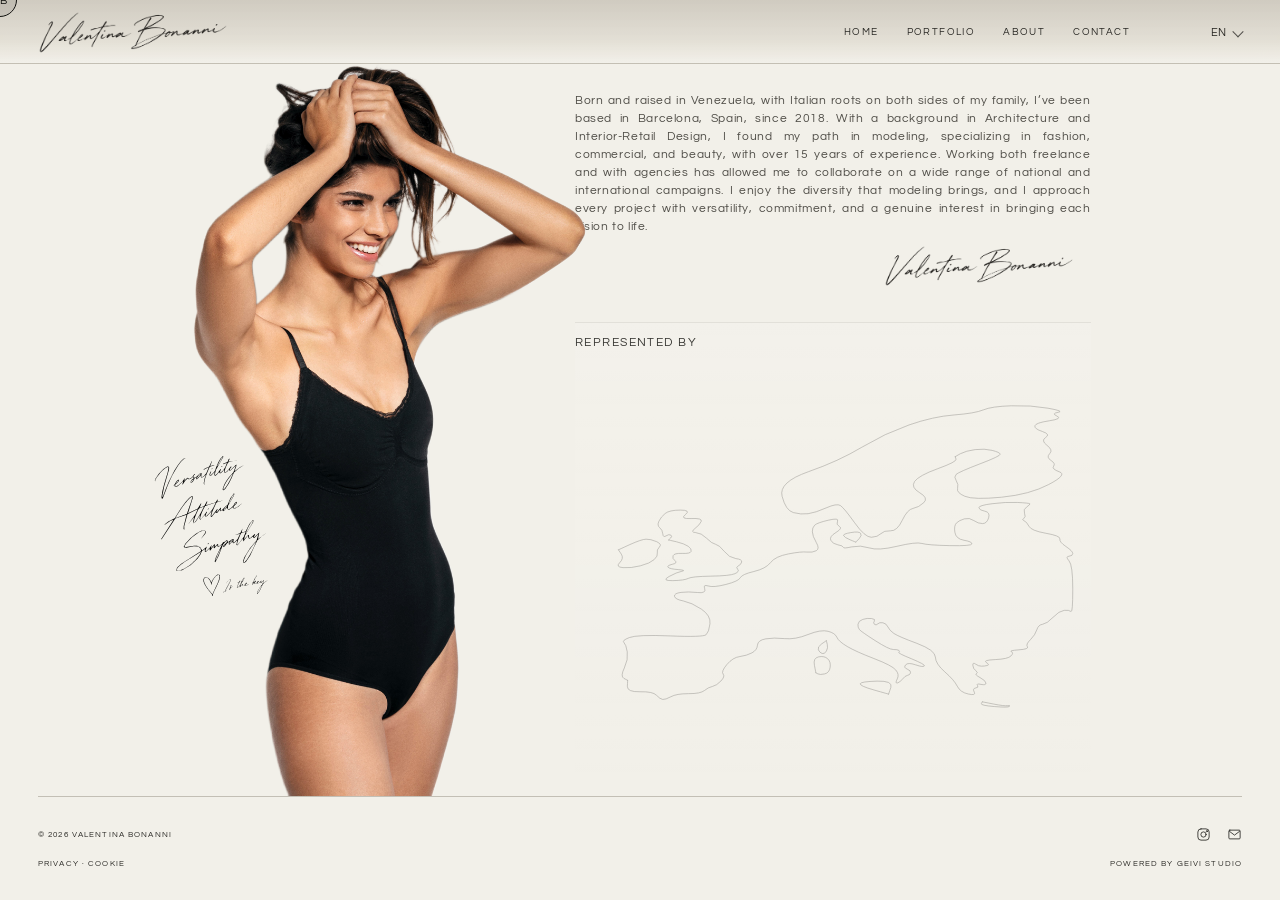
==== commit 0d328828: "spostare represented by sulla sinistra" ====
--- a/about.html
+++ b/about.html
@@ -161,7 +161,7 @@
                             class="representation"
                             aria-labelledby="representation-title"
                         >
-							<h2 class="about-copy-title represented-title-desktop" style="margin-bottom: -20px;margin-top: 20px; padding-left: 50px; position: relative; top: 10px;">
+							<h2 class="about-copy-title represented-title-desktop" style="margin-bottom: -20px;margin-top: 20px; position: relative; top: 10px;">
                                 REPRESENTED BY
                             </h2>
                             <div
